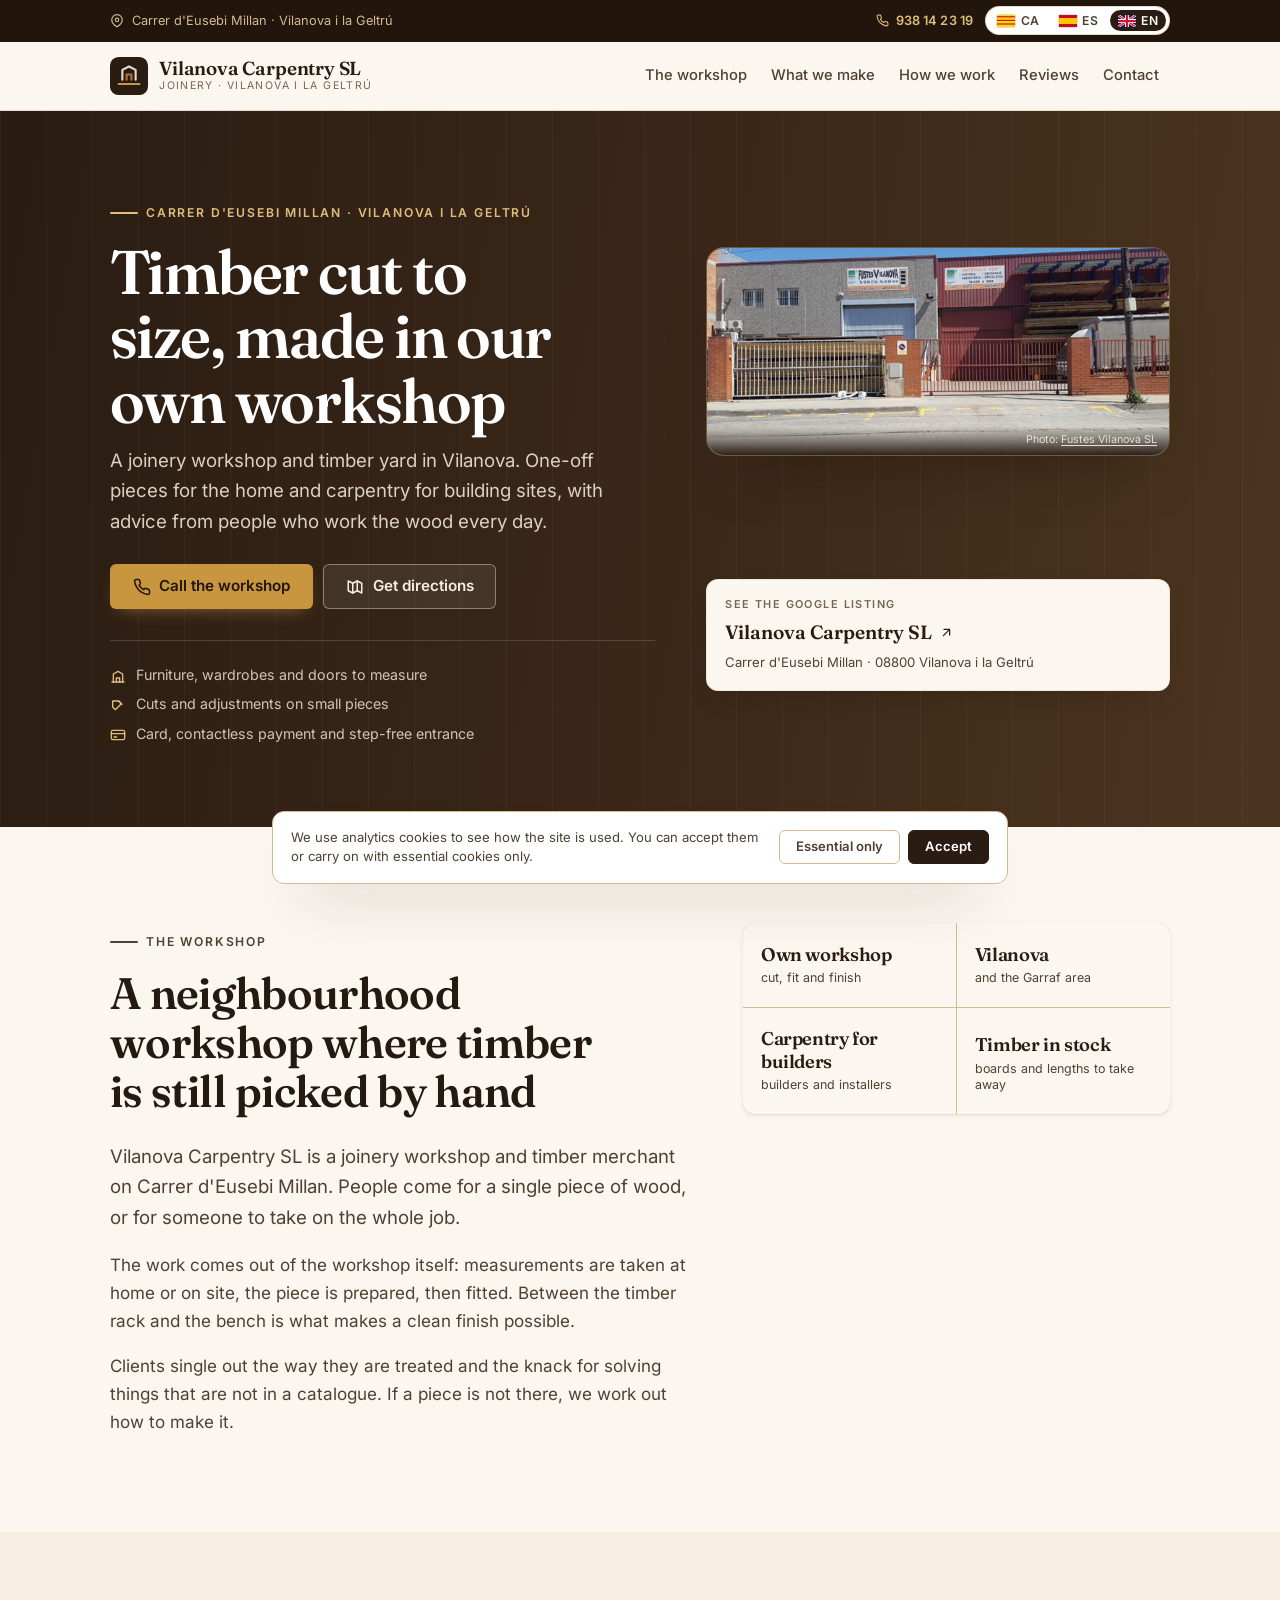
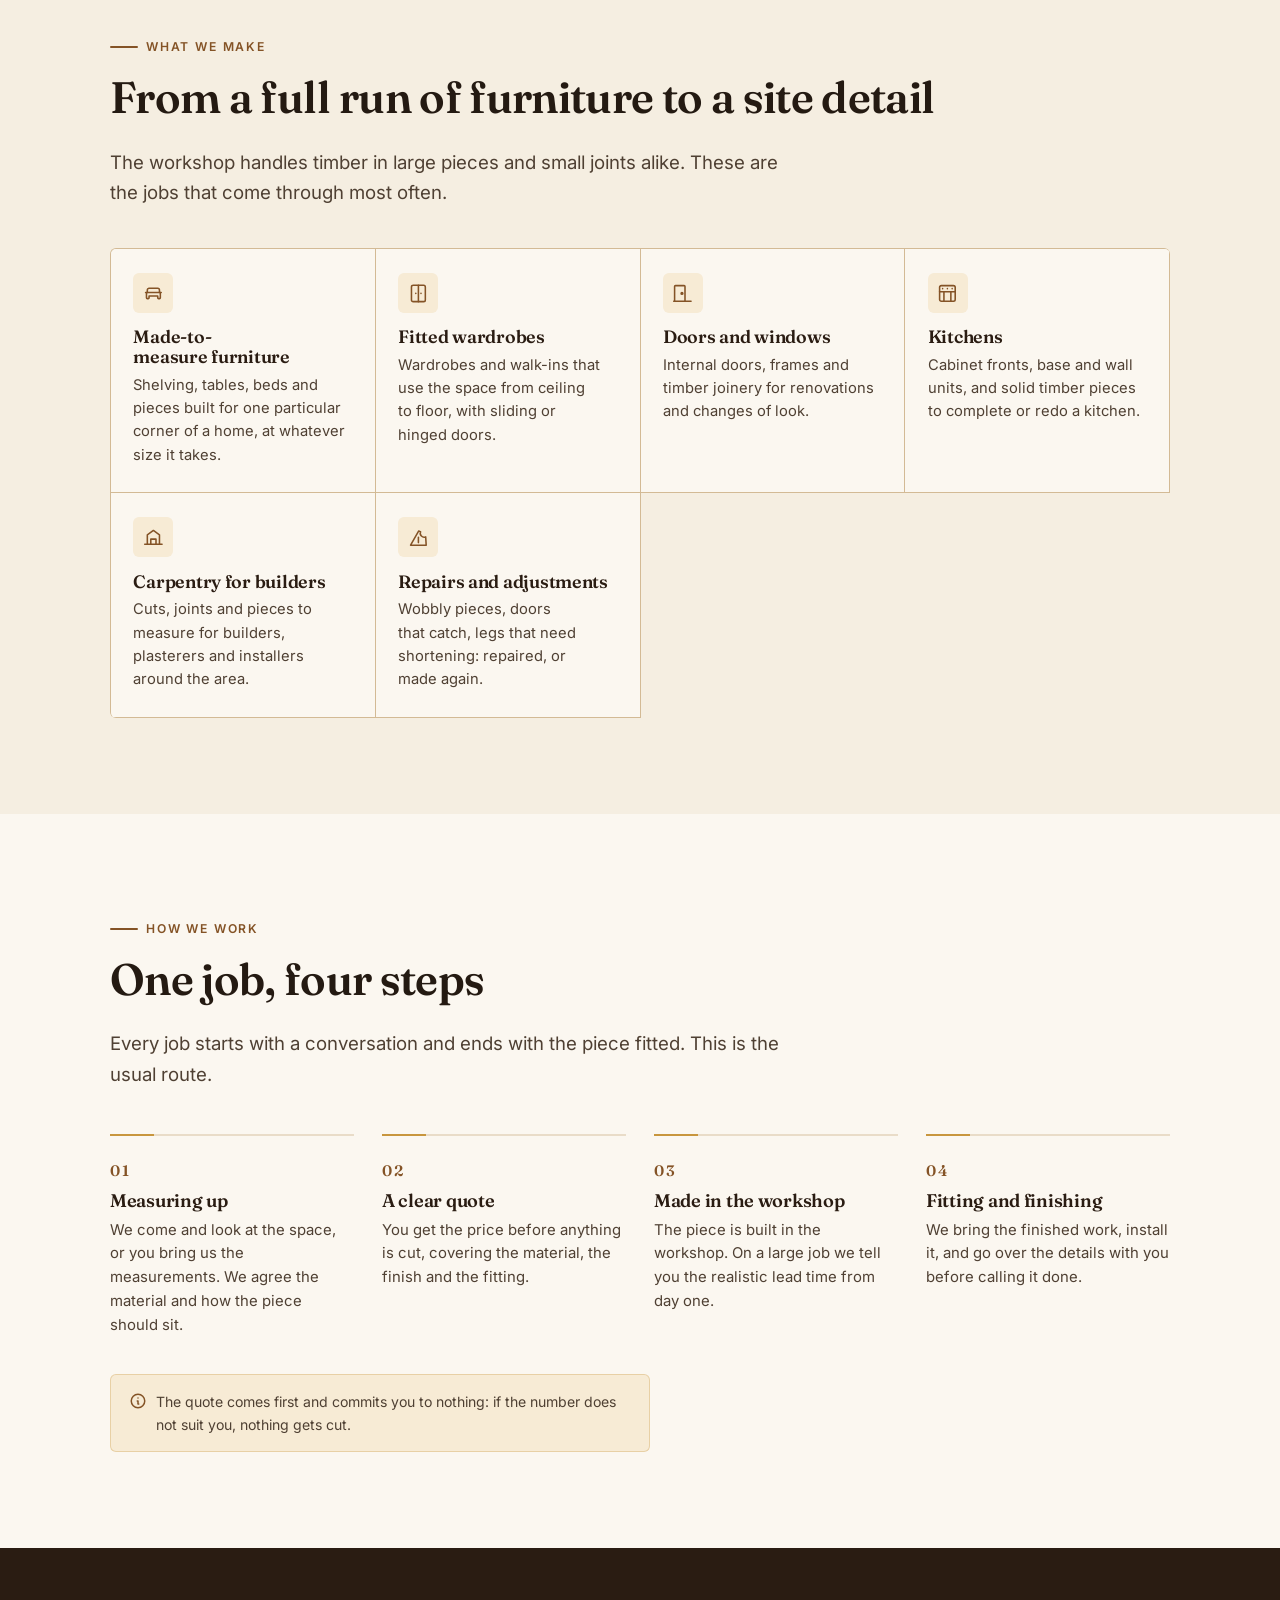
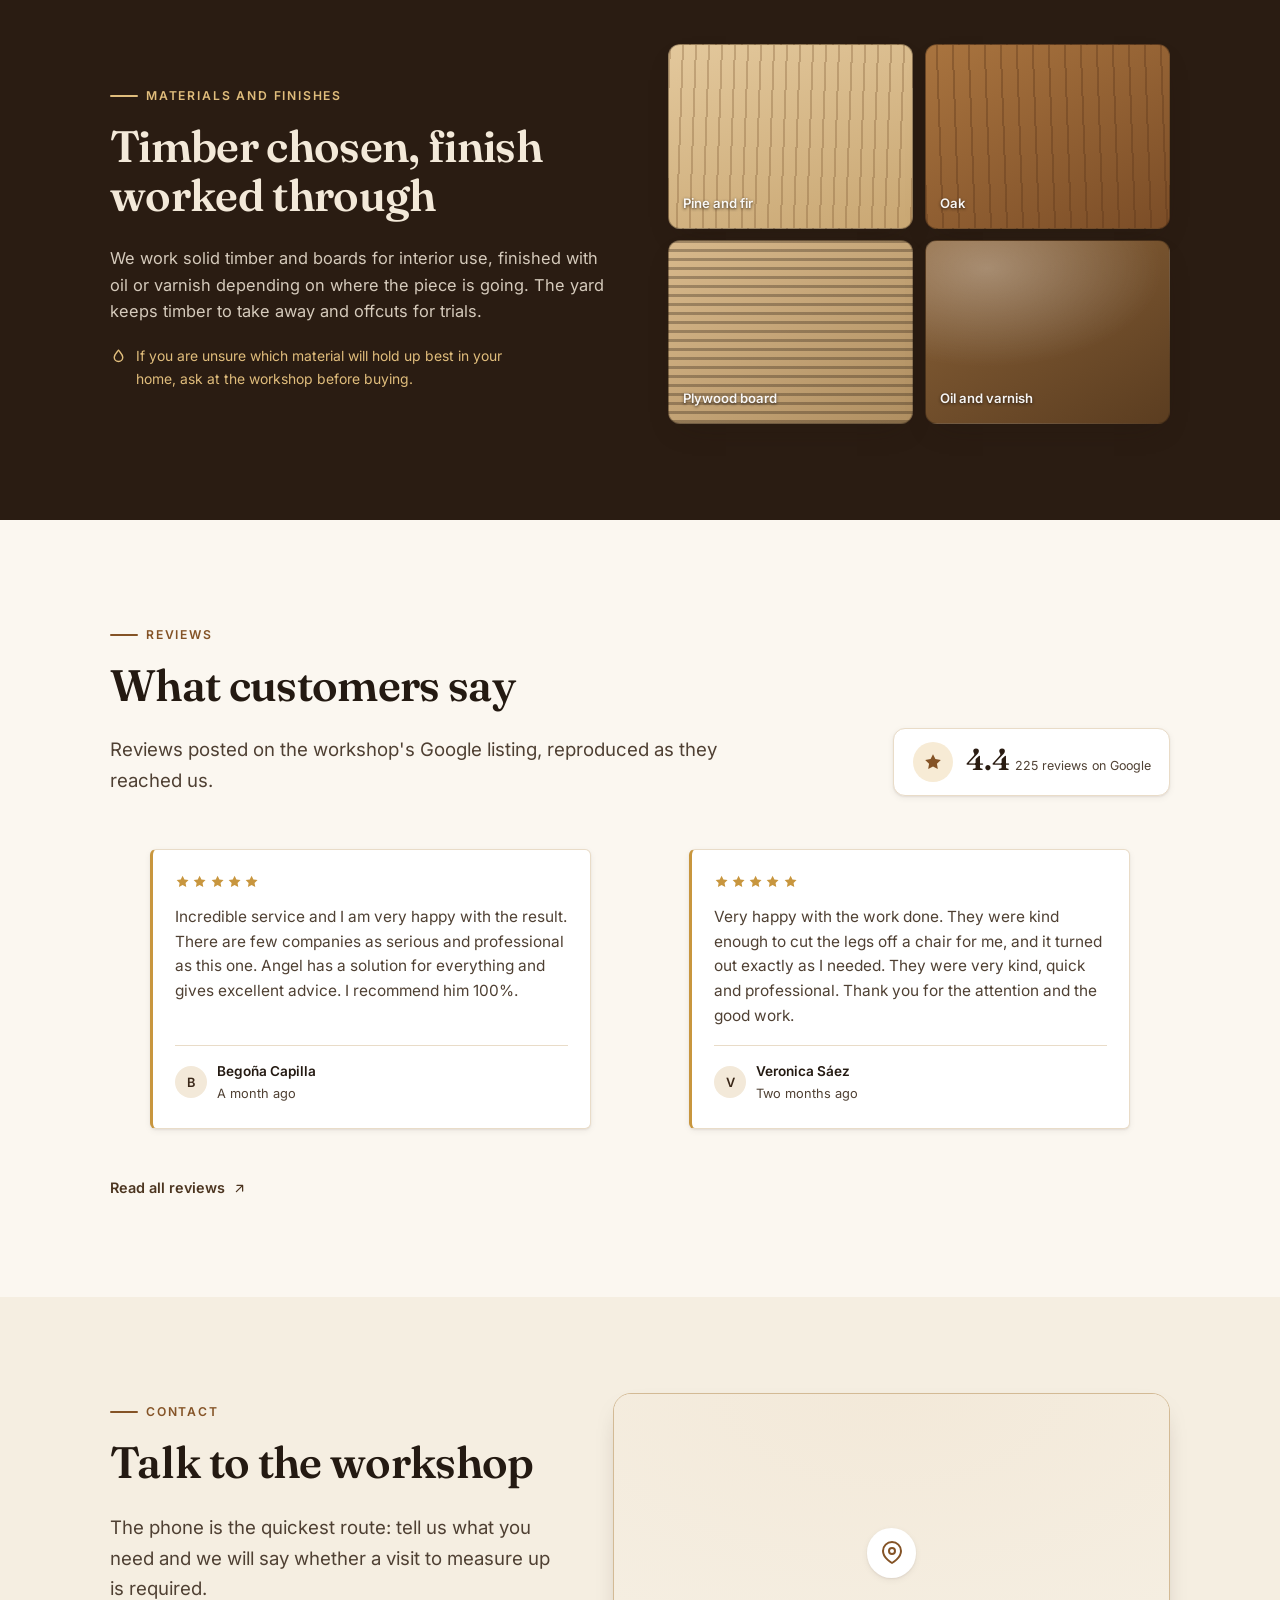
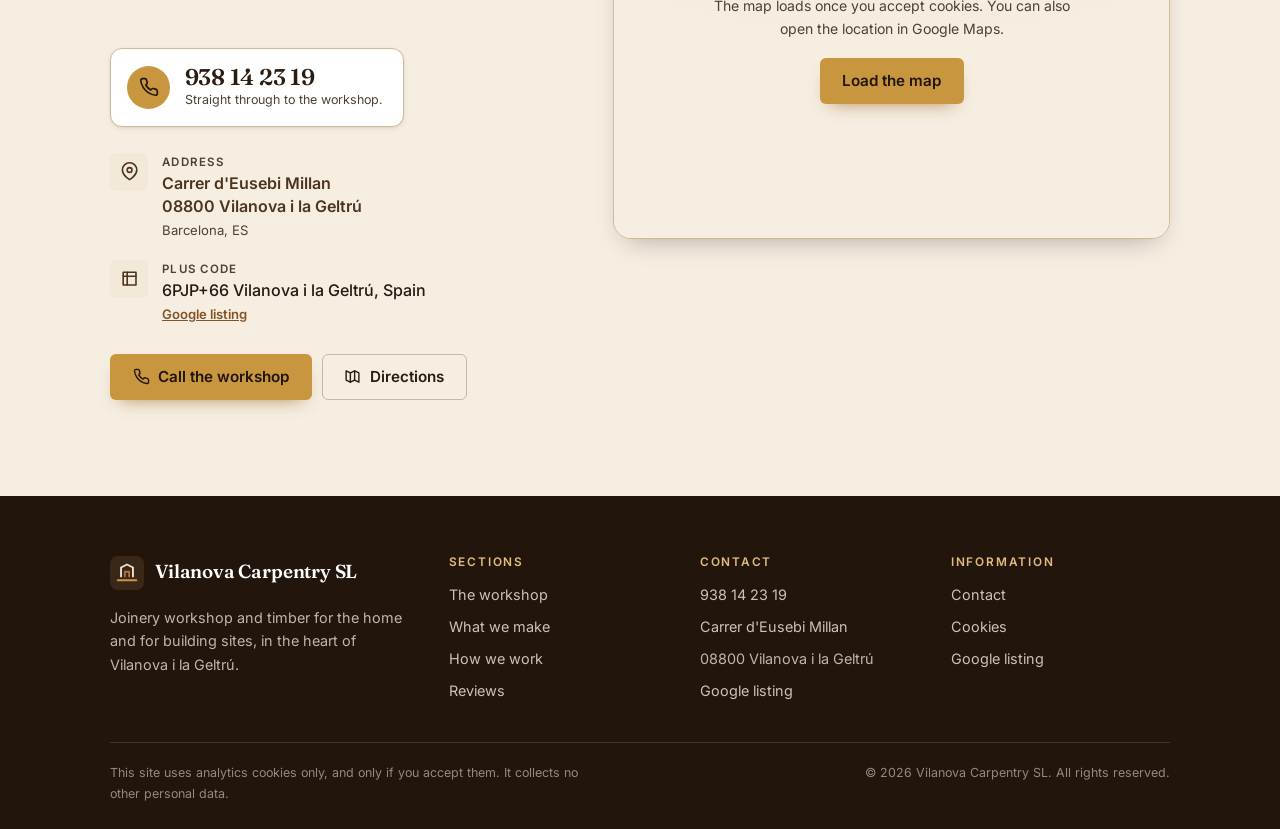
==== en/index.html @ aaaa05d0 "Trilingual site for vilanovacarpentry" ====
<!DOCTYPE html>
<html lang="en" dir="ltr">
<head>
<meta charset="utf-8">
<meta name="viewport" content="width=device-width, initial-scale=1">
<title>Vilanova Carpentry SL · Joinery workshop and timber in Vilanova i la Geltrú</title>
<meta name="description" content="Joinery workshop and timber merchant on Carrer d&#39;Eusebi Millan, Vilanova i la Geltrú. Made-to-measure furniture, fitted wardrobes, doors, kitchens and carpentry for builders. Quotes by phone: 938 14 23 19.">
<meta name="author" content="Vilanova Carpentry SL">
<meta name="theme-color" content="#2a1c12">
<meta name="robots" content="index, follow">
<link rel="canonical" href="https://vilanovacarpentry.vilanovailageltru.info/en/">

<meta property="og:type" content="website">
<meta property="og:site_name" content="Vilanova Carpentry SL">
<meta property="og:title" content="Vilanova Carpentry SL · Joinery workshop and timber in Vilanova i la Geltrú">
<meta property="og:description" content="Joinery workshop and timber merchant on Carrer d&#39;Eusebi Millan, Vilanova i la Geltrú. Made-to-measure furniture, fitted wardrobes, doors, kitchens and carpentry for builders. Quotes by phone: 938 14 23 19.">
<meta property="og:locale" content="en_GB">
<meta property="og:url" content="https://vilanovacarpentry.vilanovailageltru.info/en/">
<meta property="og:image" content="https://vilanovacarpentry.vilanovailageltru.info/assets/img/og-image.jpg">
<meta property="og:image:width" content="1200">
<meta property="og:image:height" content="630">
<meta property="og:image:alt" content="Vilanova Carpentry SL, joinery workshop and timber merchant in Vilanova i la Geltrú">
<meta name="twitter:card" content="summary_large_image">
<meta name="twitter:title" content="Vilanova Carpentry SL · Joinery workshop and timber in Vilanova i la Geltrú">
<meta name="twitter:description" content="Joinery workshop and timber merchant on Carrer d&#39;Eusebi Millan, Vilanova i la Geltrú. Made-to-measure furniture, fitted wardrobes, doors, kitchens and carpentry for builders. Quotes by phone: 938 14 23 19.">
<meta name="twitter:image" content="https://vilanovacarpentry.vilanovailageltru.info/assets/img/og-image.jpg">


<link rel="alternate" hreflang="ca-ES" href="https://vilanovacarpentry.vilanovailageltru.info/">

<link rel="alternate" hreflang="es-ES" href="https://vilanovacarpentry.vilanovailageltru.info/es/">

<link rel="alternate" hreflang="en-GB" href="https://vilanovacarpentry.vilanovailageltru.info/en/">

<link rel="alternate" hreflang="x-default" href="https://vilanovacarpentry.vilanovailageltru.info/">


<link rel="icon" href="../assets/img/favicon.svg" type="image/svg+xml">
<link rel="apple-touch-icon" href="../assets/img/apple-touch-icon.png">
<link rel="manifest" href="../site.webmanifest">
<link rel="preload" href="../assets/fonts/fraunces-latin.woff2" as="font" type="font/woff2" crossorigin>
<link rel="preload" href="../assets/fonts/inter-latin.woff2" as="font" type="font/woff2" crossorigin>
<link rel="stylesheet" href="../assets/css/styles.css">
<script>
  /* Google Analytics 4 with consent mode. Goes in <head> of every generated page,
     before any other script. Nothing is fetched from Google until the visitor
     accepts, and storage stays denied by default even if the tag loads elsewhere. */
  (function () {
    var ID = 'G-71LT2Q093H';
    var KEY = 'cookie-consent-v1';
    var accepted = false;
    try { accepted = localStorage.getItem(KEY) === 'accepted'; } catch (e) {}

    window.dataLayer = window.dataLayer || [];
    window.gtag = function () { window.dataLayer.push(arguments); };
    gtag('js', new Date());

    gtag('consent', 'default', {
      ad_storage: 'denied',
      ad_user_data: 'denied',
      ad_personalization: 'denied',
      analytics_storage: 'denied'
    });

    function load() {
      if (window.__gaLoaded) return;
      window.__gaLoaded = true;
      var s = document.createElement('script');
      s.async = true;
      s.src = 'https://www.googletagmanager.com/gtag/js?id=' + ID;
      document.head.appendChild(s);
      gtag('config', ID);
    }

    function grant() {
      load();
      gtag('consent', 'update', {
        ad_storage: 'granted',
        ad_user_data: 'granted',
        ad_personalization: 'granted',
        analytics_storage: 'granted'
      });
    }

    /* The cookie banner calls this from BOTH buttons; nothing touches Google before it runs. */
    window.__analyticsConsent = function (isAccepted) {
      try { localStorage.setItem(KEY, isAccepted ? 'accepted' : 'essential'); } catch (e) {}
      if (isAccepted) grant();
    };

    if (accepted) grant();
  })();
</script>
<script type="application/ld+json">
{
  "@context": "https://schema.org",
  "@type": "HomeAndConstructionBusiness",
  "@id": "https://vilanovacarpentry.vilanovailageltru.info/#business",
  "name": "Vilanova Carpentry SL",
  "url": "https://vilanovacarpentry.vilanovailageltru.info",
  "image": "https://vilanovacarpentry.vilanovailageltru.info/assets/img/og-image.jpg",
  "telephone": "+34938142319",
  "address": {
    "@type": "PostalAddress",
    "streetAddress": "Carrer d'Eusebi Millan",
    "postalCode": "08800",
    "addressLocality": "Vilanova i la Geltrú",
    "addressRegion": "Barcelona",
    "addressCountry": "ES"
  },
  "geo": {
    "@type": "GeoCoordinates",
    "latitude": 41.2305911,
    "longitude": 1.7355798999999998
  },
  "hasMap": "https://maps.google.com/?cid=16776765547347036524&g_mp=Cilnb29nbGUubWFwcy5wbGFjZXMudjEuUGxhY2VzLlNlYXJjaE5lYXJieRACGAQgAA",
  "inLanguage": "en",
  "aggregateRating": {
    "@type": "AggregateRating",
    "ratingValue": 4.4,
    "reviewCount": 225,
    "bestRating": 5,
    "worstRating": 1
  }
}
</script>
</head>
<body>
<a class="skip-link" href="#main">Skip to main content</a>

<div class="topbar">
  <div class="wrap topbar__inner">
    <p class="topbar__note">
      <svg viewBox="0 0 24 24" width="14" height="14" fill="none" stroke="currentColor" stroke-width="2" stroke-linecap="round" stroke-linejoin="round" aria-hidden="true"><path d="M21 10c0 7-9 12-9 12S3 17 3 10a9 9 0 0 1 18 0Z"/><circle cx="12" cy="10" r="3"/></svg>
      Carrer d&#39;Eusebi Millan · Vilanova i la Geltrú
    </p>
    <div class="topbar__right">
      <a class="topbar__tel" href="tel:+34938142319">
        <svg viewBox="0 0 24 24" width="13" height="13" fill="none" stroke="currentColor" stroke-width="2" stroke-linecap="round" stroke-linejoin="round" aria-hidden="true"><path d="M22 16.9v3a2 2 0 0 1-2.2 2 19.8 19.8 0 0 1-8.6-3.1 19.5 19.5 0 0 1-6-6A19.8 19.8 0 0 1 2.1 4.2 2 2 0 0 1 4.1 2h3a2 2 0 0 1 2 1.7c.1.9.4 1.8.7 2.6a2 2 0 0 1-.5 2.1L8.1 9.6a16 16 0 0 0 6 6l1.2-1.2a2 2 0 0 1 2.1-.5c.8.3 1.7.6 2.6.7a2 2 0 0 1 1.7 2.1Z"/></svg>
        938 14 23 19
      </a>
      <nav class="langs" aria-label="Language switch">
        
        <a class="langs__link" href="../" hreflang="ca" lang="ca">
          <span class="langs__flag" aria-hidden="true"><svg viewBox="0 0 24 16"><rect width="24" height="16" fill="#fcdd09"/><g fill="#da121a"><rect y="1.6" width="24" height="1.6"/><rect y="6.4" width="24" height="1.6"/><rect y="11.2" width="24" height="1.6"/></g></svg></span>
          <span class="langs__code">ca</span>
          <span class="sr-only">Català</span>
        </a>
        
        <a class="langs__link" href="../es/" hreflang="es" lang="es">
          <span class="langs__flag" aria-hidden="true"><svg viewBox="0 0 24 16"><rect width="24" height="16" fill="#c60b1e"/><rect y="4" width="24" height="8" fill="#ffc400"/></svg></span>
          <span class="langs__code">es</span>
          <span class="sr-only">Español</span>
        </a>
        
        <a class="langs__link" href="../en/" hreflang="en" lang="en" aria-current="true">
          <span class="langs__flag" aria-hidden="true"><svg viewBox="0 0 24 16"><rect width="24" height="16" fill="#00247d"/><path d="M0 0 24 16M24 0 0 16" stroke="#fff" stroke-width="3.2"/><path d="M0 0 24 16M24 0 0 16" stroke="#cf142b" stroke-width="1.6"/><path d="M12 0v16M0 8h24" stroke="#fff" stroke-width="5.2"/><path d="M12 0v16M0 8h24" stroke="#cf142b" stroke-width="3"/></svg></span>
          <span class="langs__code">en</span>
          <span class="sr-only">English</span>
        </a>
        
      </nav>
    </div>
  </div>
</div>

<header class="header">
  <div class="wrap header__inner">
    <a class="brand" href="../" aria-label="Vilanova Carpentry SL — Vilanova i la Geltrú">
      <svg class="brand__mark" viewBox="0 0 40 40" width="38" height="38" aria-hidden="true">
        <rect width="40" height="40" rx="9" fill="#2a1c12"/>
        <path d="M9 28.5h22" stroke="#c8963e" stroke-width="2.2" stroke-linecap="round"/>
        <path d="M13 24V13.5l7-3.5 7 3.5V24" stroke="#e8dcc9" stroke-width="2.2" fill="none" stroke-linecap="round" stroke-linejoin="round"/>
        <path d="M17.5 24v-5.5h5V24" stroke="#a9743f" stroke-width="2.2" fill="none" stroke-linecap="round" stroke-linejoin="round"/>
      </svg>
      <span class="brand__text">
        <span class="brand__name">Vilanova Carpentry SL</span>
        <span class="brand__sub">Joinery · Vilanova i la Geltrú</span>
      </span>
    </a>
    <nav class="nav" id="site-nav" data-open="false" aria-label="Main navigation">
      <ul class="nav__list">
        <li><a class="nav__link" href="#workshop">The workshop</a></li>
        <li><a class="nav__link" href="#work">What we make</a></li>
        <li><a class="nav__link" href="#process">How we work</a></li>
        <li><a class="nav__link" href="#reviews">Reviews</a></li>
        <li><a class="nav__link" href="#contact">Contact</a></li>
      </ul>
    </nav>
    <button class="nav-toggle" type="button" aria-expanded="false" aria-controls="site-nav" aria-label="Open menu">
      <svg viewBox="0 0 24 24" width="22" height="22" fill="none" stroke="currentColor" stroke-width="2" stroke-linecap="round" aria-hidden="true"><path d="M4 7h16M4 12h16M4 17h16"/></svg>
    </button>
  </div>
</header>

<main id="main">

  <section class="hero" aria-labelledby="hero-title">
    <div class="wrap hero__inner">
      <div class="hero__copy">
        <p class="eyebrow hero__eyebrow">Carrer d&#39;Eusebi Millan · Vilanova i la Geltrú</p>
        <h1 class="hero__title" id="hero-title">Timber cut to size, made in our own workshop</h1>
        <p class="hero__subtitle">A joinery workshop and timber yard in Vilanova. One-off pieces for the home and carpentry for building sites, with advice from people who work the wood every day.</p>
        <div class="hero__actions">
          <a class="btn btn--primary" href="tel:+34938142319">
            <svg viewBox="0 0 24 24" width="18" height="18" fill="none" stroke="currentColor" stroke-width="2" stroke-linecap="round" stroke-linejoin="round" aria-hidden="true"><path d="M22 16.9v3a2 2 0 0 1-2.2 2 19.8 19.8 0 0 1-8.6-3.1 19.5 19.5 0 0 1-6-6A19.8 19.8 0 0 1 2.1 4.2 2 2 0 0 1 4.1 2h3a2 2 0 0 1 2 1.7c.1.9.4 1.8.7 2.6a2 2 0 0 1-.5 2.1L8.1 9.6a16 16 0 0 0 6 6l1.2-1.2a2 2 0 0 1 2.1-.5c.8.3 1.7.6 2.6.7a2 2 0 0 1 1.7 2.1Z"/></svg>
            Call the workshop
          </a>
          <a class="btn btn--light" href="https://www.google.com/maps/dir/?api=1&amp;destination=41.2305911,1.7355798999999998" target="_blank" rel="noopener">
            <svg viewBox="0 0 24 24" width="18" height="18" fill="none" stroke="currentColor" stroke-width="2" stroke-linecap="round" stroke-linejoin="round" aria-hidden="true"><path d="M9 20 3 17V4l6 3 6-3 6 3v13l-6-3-6 3Z"/><path d="M9 7v13M15 4v13"/></svg>
            Get directions
          </a>
        </div>
        <ul class="hero__facts">
          <li>
            <svg viewBox="0 0 24 24" width="16" height="16" fill="none" stroke="currentColor" stroke-width="2" stroke-linecap="round" stroke-linejoin="round" aria-hidden="true"><path d="M3 21h18"/><path d="M5 21V9l7-4 7 4v12"/><path d="M9.5 21v-6h5v6"/></svg>
            <span>Furniture, wardrobes and doors to measure</span>
          </li>
          <li>
            <svg viewBox="0 0 24 24" width="16" height="16" fill="none" stroke="currentColor" stroke-width="2" stroke-linecap="round" stroke-linejoin="round" aria-hidden="true"><path d="M4 6h9l4 4-9 9-4-4V6Z"/><path d="M13 6l5 5"/></svg>
            <span>Cuts and adjustments on small pieces</span>
          </li>
          <li>
            <svg viewBox="0 0 24 24" width="16" height="16" fill="none" stroke="currentColor" stroke-width="2" stroke-linecap="round" stroke-linejoin="round" aria-hidden="true"><rect x="2" y="5" width="20" height="14" rx="2.5"/><path d="M2 10h20"/><path d="M6 15h4"/></svg>
            <span>Card, contactless payment and step-free entrance</span>
          </li>
        </ul>
      </div>
      
      <figure class="hero__photo">
        <img src="../assets/img/hero-photo.jpg" alt="View of the joinery workshop and stacked timber" width="640" height="360" fetchpriority="high" decoding="async">
        
        <figcaption data-photo-credit>
          Photo:
          <a href="https://maps.google.com/maps/contrib/114075998737989377158" target="_blank" rel="noopener nofollow">Fustes Vilanova SL</a>
        </figcaption>
        
      </figure>
      
      <div class="hero__plate">
        <p class="hero__plateKicker">See the Google listing</p>
        <a class="hero__plateLink" href="https://maps.google.com/?cid=16776765547347036524&amp;g_mp=Cilnb29nbGUubWFwcy5wbGFjZXMudjEuUGxhY2VzLlNlYXJjaE5lYXJieRACGAQgAA" target="_blank" rel="noopener">
          Vilanova Carpentry SL
          <svg viewBox="0 0 24 24" width="15" height="15" fill="none" stroke="currentColor" stroke-width="2" stroke-linecap="round" stroke-linejoin="round" aria-hidden="true"><path d="M7 17 17 7M8 7h9v9"/></svg>
        </a>
        <p class="hero__plateMeta">Carrer d&#39;Eusebi Millan · 08800 Vilanova i la Geltrú</p>
      </div>
    </div>
  </section>

  <section class="section" id="workshop" aria-labelledby="workshop-title">
    <div class="wrap">
      <div class="about__grid">
        <div class="about__copy reveal">
          <p class="eyebrow">The workshop</p>
          <h2 class="h2" id="workshop-title">A neighbourhood workshop where timber is still picked by hand</h2>
          <p class="lead">Vilanova Carpentry SL is a joinery workshop and timber merchant on Carrer d&#39;Eusebi Millan. People come for a single piece of wood, or for someone to take on the whole job.</p>
          <p>The work comes out of the workshop itself: measurements are taken at home or on site, the piece is prepared, then fitted. Between the timber rack and the bench is what makes a clean finish possible.</p>
          <p>Clients single out the way they are treated and the knack for solving things that are not in a catalogue. If a piece is not there, we work out how to make it.</p>
        </div>
        <dl class="facts reveal">
          <div class="fact">
            <dt class="fact__label">cut, fit and finish</dt>
            <dd class="fact__value fact__value--word">Own workshop</dd>
          </div>
          <div class="fact">
            <dt class="fact__label">and the Garraf area</dt>
            <dd class="fact__value fact__value--word">Vilanova</dd>
          </div>
          <div class="fact">
            <dt class="fact__label">builders and installers</dt>
            <dd class="fact__value fact__value--word">Carpentry for builders</dd>
          </div>
          <div class="fact">
            <dt class="fact__label">boards and lengths to take away</dt>
            <dd class="fact__value fact__value--word">Timber in stock</dd>
          </div>

        </dl>
      </div>
    </div>
  </section>

  <section class="section section--board" id="work" aria-labelledby="work-title">
    <div class="wrap">
      <div class="reveal">
        <p class="eyebrow">What we make</p>
        <h2 class="h2" id="work-title">From a full run of furniture to a site detail</h2>
        <p class="lead">The workshop handles timber in large pieces and small joints alike. These are the jobs that come through most often.</p>
      </div>
      <ul class="work-grid">
        
        <li class="card work-card reveal">
          <span class="card__icon" aria-hidden="true"><svg viewBox="0 0 24 24" fill="none" stroke="currentColor" stroke-width="1.8" stroke-linecap="round" stroke-linejoin="round" aria-hidden="true"><path d="M3 11h18"/><path d="M5 11V8a2 2 0 0 1 2-2h10a2 2 0 0 1 2 2v3"/><path d="M4 11v6a1 1 0 0 0 1 1h1a1 1 0 0 0 1-1v-2h10v2a1 1 0 0 0 1 1h1a1 1 0 0 0 1-1v-6"/></svg></span>
          <h3>Made-to-measure furniture</h3>
          <p>Shelving, tables, beds and pieces built for one particular corner of a home, at whatever size it takes.</p>
        </li>
        
        <li class="card work-card reveal">
          <span class="card__icon" aria-hidden="true"><svg viewBox="0 0 24 24" fill="none" stroke="currentColor" stroke-width="1.8" stroke-linecap="round" stroke-linejoin="round" aria-hidden="true"><rect x="4" y="2.5" width="16" height="19" rx="2"/><path d="M12 2.5v19"/><path d="M9 12h.01M15 12h.01"/></svg></span>
          <h3>Fitted wardrobes</h3>
          <p>Wardrobes and walk-ins that use the space from ceiling to floor, with sliding or hinged doors.</p>
        </li>
        
        <li class="card work-card reveal">
          <span class="card__icon" aria-hidden="true"><svg viewBox="0 0 24 24" fill="none" stroke="currentColor" stroke-width="1.8" stroke-linecap="round" stroke-linejoin="round" aria-hidden="true"><path d="M3 21V4a1 1 0 0 1 1-1h10a1 1 0 0 1 1 1v17"/><path d="M2 21h20"/><circle cx="11.5" cy="12" r="1"/></svg></span>
          <h3>Doors and windows</h3>
          <p>Internal doors, frames and timber joinery for renovations and changes of look.</p>
        </li>
        
        <li class="card work-card reveal">
          <span class="card__icon" aria-hidden="true"><svg viewBox="0 0 24 24" fill="none" stroke="currentColor" stroke-width="1.8" stroke-linecap="round" stroke-linejoin="round" aria-hidden="true"><rect x="3" y="3" width="18" height="18" rx="2"/><path d="M3 10h18"/><path d="M8 10v11M16 10v11"/><path d="M6.5 6.5h.01M12 6.5h.01M17.5 6.5h.01"/></svg></span>
          <h3>Kitchens</h3>
          <p>Cabinet fronts, base and wall units, and solid timber pieces to complete or redo a kitchen.</p>
        </li>
        
        <li class="card work-card reveal">
          <span class="card__icon" aria-hidden="true"><svg viewBox="0 0 24 24" fill="none" stroke="currentColor" stroke-width="1.8" stroke-linecap="round" stroke-linejoin="round" aria-hidden="true"><path d="M2 20h20"/><path d="M5 20V9l7-5 7 5v11"/><path d="M9 20v-6h6v6"/></svg></span>
          <h3>Carpentry for builders</h3>
          <p>Cuts, joints and pieces to measure for builders, plasterers and installers around the area.</p>
        </li>
        
        <li class="card work-card reveal">
          <span class="card__icon" aria-hidden="true"><svg viewBox="0 0 24 24" fill="none" stroke="currentColor" stroke-width="1.8" stroke-linecap="round" stroke-linejoin="round" aria-hidden="true"><path d="M14.5 5.5a4.5 4.5 0 0 0 5.9 5.9L21 21H3l9.4-16.4a4.5 4.5 0 0 0 2.1.9Z"/><path d="M12 12v6"/></svg></span>
          <h3>Repairs and adjustments</h3>
          <p>Wobbly pieces, doors that catch, legs that need shortening: repaired, or made again.</p>
        </li>
        
      </ul>
    </div>
  </section>

  <section class="section" id="process" aria-labelledby="process-title">
    <div class="wrap">
      <div class="process__head reveal">
        <p class="eyebrow">How we work</p>
        <h2 class="h2" id="process-title">One job, four steps</h2>
        <p class="lead">Every job starts with a conversation and ends with the piece fitted. This is the usual route.</p>
      </div>
      <ol class="steps">
        
        <li class="step reveal">
          <span class="step__num" aria-hidden="true"></span>
          <h3 class="step__title">Measuring up</h3>
          <p class="step__text">We come and look at the space, or you bring us the measurements. We agree the material and how the piece should sit.</p>
        </li>
        
        <li class="step reveal">
          <span class="step__num" aria-hidden="true"></span>
          <h3 class="step__title">A clear quote</h3>
          <p class="step__text">You get the price before anything is cut, covering the material, the finish and the fitting.</p>
        </li>
        
        <li class="step reveal">
          <span class="step__num" aria-hidden="true"></span>
          <h3 class="step__title">Made in the workshop</h3>
          <p class="step__text">The piece is built in the workshop. On a large job we tell you the realistic lead time from day one.</p>
        </li>
        
        <li class="step reveal">
          <span class="step__num" aria-hidden="true"></span>
          <h3 class="step__title">Fitting and finishing</h3>
          <p class="step__text">We bring the finished work, install it, and go over the details with you before calling it done.</p>
        </li>
        
      </ol>
      <p class="process__note">
        <svg viewBox="0 0 24 24" width="18" height="18" fill="none" stroke="currentColor" stroke-width="2" stroke-linecap="round" stroke-linejoin="round" aria-hidden="true"><circle cx="12" cy="12" r="9"/><path d="M12 8h.01M11 12h1v4h1"/></svg>
        The quote comes first and commits you to nothing: if the number does not suit you, nothing gets cut.
      </p>
    </div>
  </section>

  <section class="section section--timber" id="materials" aria-labelledby="materials-title">
    <div class="wrap">
      <div class="materials__grid">
        <div class="reveal">
          <p class="eyebrow">Materials and finishes</p>
          <h2 class="h2" id="materials-title">Timber chosen, finish worked through</h2>
          <p class="materials__text">We work solid timber and boards for interior use, finished with oil or varnish depending on where the piece is going. The yard keeps timber to take away and offcuts for trials.</p>
          <p class="materials__note">
            <svg viewBox="0 0 24 24" width="17" height="17" fill="none" stroke="currentColor" stroke-width="2" stroke-linecap="round" stroke-linejoin="round" aria-hidden="true"><path d="M12 3c3 4 6 6.6 6 10a6 6 0 0 1-12 0c0-3.4 3-6 6-10Z"/></svg>
            If you are unsure which material will hold up best in your home, ask at the workshop before buying.
          </p>
        </div>
        <div class="swatches reveal" aria-hidden="true">
          <div class="swatch swatch--pine"><span>Pine and fir</span></div>
          <div class="swatch swatch--oak"><span>Oak</span></div>
          <div class="swatch swatch--ply"><span>Plywood board</span></div>
          <div class="swatch swatch--oil"><span>Oil and varnish</span></div>
        </div>
      </div>
    </div>
  </section>

  <section class="section" id="reviews" aria-labelledby="reviews-title">
    <div class="wrap">
      <div class="reviews__head reveal">
        <div>
          <p class="eyebrow">Reviews</p>
          <h2 class="h2" id="reviews-title">What customers say</h2>
          <p class="lead">Reviews posted on the workshop&#39;s Google listing, reproduced as they reached us.</p>
        </div>
        <div class="reviews__score">
          <span class="reviews__star" aria-hidden="true">
            <svg viewBox="0 0 24 24" fill="currentColor"><path d="M12 2.6l2.9 5.9 6.5.95-4.7 4.6 1.1 6.45L12 17.4l-5.8 3.1 1.1-6.45-4.7-4.6 6.5-.95L12 2.6Z"/></svg>
          </span>
          <div>
            <span class="reviews__value">4.4</span>
            <span class="reviews__meta">225 reviews on Google</span>
          </div>
        </div>
      </div>
      <div class="quotes">
        
        <figure class="quote reveal">
          <div class="quote__stars" aria-label="5 out of 5 stars">
            <svg viewBox="0 0 24 24" fill="currentColor" aria-hidden="true"><path d="M12 2.6l2.9 5.9 6.5.95-4.7 4.6 1.1 6.45L12 17.4l-5.8 3.1 1.1-6.45-4.7-4.6 6.5-.95L12 2.6Z"/></svg><svg viewBox="0 0 24 24" fill="currentColor" aria-hidden="true"><path d="M12 2.6l2.9 5.9 6.5.95-4.7 4.6 1.1 6.45L12 17.4l-5.8 3.1 1.1-6.45-4.7-4.6 6.5-.95L12 2.6Z"/></svg><svg viewBox="0 0 24 24" fill="currentColor" aria-hidden="true"><path d="M12 2.6l2.9 5.9 6.5.95-4.7 4.6 1.1 6.45L12 17.4l-5.8 3.1 1.1-6.45-4.7-4.6 6.5-.95L12 2.6Z"/></svg><svg viewBox="0 0 24 24" fill="currentColor" aria-hidden="true"><path d="M12 2.6l2.9 5.9 6.5.95-4.7 4.6 1.1 6.45L12 17.4l-5.8 3.1 1.1-6.45-4.7-4.6 6.5-.95L12 2.6Z"/></svg><svg viewBox="0 0 24 24" fill="currentColor" aria-hidden="true"><path d="M12 2.6l2.9 5.9 6.5.95-4.7 4.6 1.1 6.45L12 17.4l-5.8 3.1 1.1-6.45-4.7-4.6 6.5-.95L12 2.6Z"/></svg>
          </div>
          <blockquote><p>Incredible service and I am very happy with the result. There are few companies as serious and professional as this one. Angel has a solution for everything and gives excellent advice. I recommend him 100%.</p></blockquote>
          <figcaption>
            <span class="quote__avatar" aria-hidden="true">B</span>
            <span>
              <strong>Begoña Capilla</strong>
              A month ago
            </span>
          </figcaption>
        </figure>
        
        <figure class="quote reveal">
          <div class="quote__stars" aria-label="5 out of 5 stars">
            <svg viewBox="0 0 24 24" fill="currentColor" aria-hidden="true"><path d="M12 2.6l2.9 5.9 6.5.95-4.7 4.6 1.1 6.45L12 17.4l-5.8 3.1 1.1-6.45-4.7-4.6 6.5-.95L12 2.6Z"/></svg><svg viewBox="0 0 24 24" fill="currentColor" aria-hidden="true"><path d="M12 2.6l2.9 5.9 6.5.95-4.7 4.6 1.1 6.45L12 17.4l-5.8 3.1 1.1-6.45-4.7-4.6 6.5-.95L12 2.6Z"/></svg><svg viewBox="0 0 24 24" fill="currentColor" aria-hidden="true"><path d="M12 2.6l2.9 5.9 6.5.95-4.7 4.6 1.1 6.45L12 17.4l-5.8 3.1 1.1-6.45-4.7-4.6 6.5-.95L12 2.6Z"/></svg><svg viewBox="0 0 24 24" fill="currentColor" aria-hidden="true"><path d="M12 2.6l2.9 5.9 6.5.95-4.7 4.6 1.1 6.45L12 17.4l-5.8 3.1 1.1-6.45-4.7-4.6 6.5-.95L12 2.6Z"/></svg><svg viewBox="0 0 24 24" fill="currentColor" aria-hidden="true"><path d="M12 2.6l2.9 5.9 6.5.95-4.7 4.6 1.1 6.45L12 17.4l-5.8 3.1 1.1-6.45-4.7-4.6 6.5-.95L12 2.6Z"/></svg>
          </div>
          <blockquote><p>Very happy with the work done. They were kind enough to cut the legs off a chair for me, and it turned out exactly as I needed. They were very kind, quick and professional. Thank you for the attention and the good work.</p></blockquote>
          <figcaption>
            <span class="quote__avatar" aria-hidden="true">V</span>
            <span>
              <strong>Veronica Sáez</strong>
              Two months ago
            </span>
          </figcaption>
        </figure>
        
      </div>
      <a class="reviews__all" href="https://www.google.com/maps/place//data=!4m4!3m3!1s0x12a38721c85ba8a5:0xe8d30b60d1a1c96c!9m1!1b1?g_mp=Cilnb29nbGUubWFwcy5wbGFjZXMudjEuUGxhY2VzLlNlYXJjaE5lYXJieRACGAQgAA" target="_blank" rel="noopener">
        Read all reviews
        <svg viewBox="0 0 24 24" width="15" height="15" fill="none" stroke="currentColor" stroke-width="2" stroke-linecap="round" stroke-linejoin="round" aria-hidden="true"><path d="M7 17 17 7M8 7h9v9"/></svg>
      </a>
    </div>
  </section>

  <section class="section section--board" id="contact" aria-labelledby="contact-title">
    <div class="wrap">
      <div class="contact__grid">
        <div class="reveal">
          <p class="eyebrow">Contact</p>
          <h2 class="h2" id="contact-title">Talk to the workshop</h2>
          <p class="lead">The phone is the quickest route: tell us what you need and we will say whether a visit to measure up is required.</p>

          <a class="contact__phone" href="tel:+34938142319">
            <span class="contact__phoneIcon" aria-hidden="true">
              <svg viewBox="0 0 24 24" fill="none" stroke="currentColor" stroke-width="2" stroke-linecap="round" stroke-linejoin="round"><path d="M22 16.9v3a2 2 0 0 1-2.2 2 19.8 19.8 0 0 1-8.6-3.1 19.5 19.5 0 0 1-6-6A19.8 19.8 0 0 1 2.1 4.2 2 2 0 0 1 4.1 2h3a2 2 0 0 1 2 1.7c.1.9.4 1.8.7 2.6a2 2 0 0 1-.5 2.1L8.1 9.6a16 16 0 0 0 6 6l1.2-1.2a2 2 0 0 1 2.1-.5c.8.3 1.7.6 2.6.7a2 2 0 0 1 1.7 2.1Z"/></svg>
            </span>
            <span>
              <span class="contact__phoneNum">938 14 23 19</span>
              <span class="contact__phoneNote">Straight through to the workshop.</span>
            </span>
          </a>

          <div class="contact-list">
            <div class="contact-item">
              <span class="contact-item__icon" aria-hidden="true">
                <svg viewBox="0 0 24 24" fill="none" stroke="currentColor" stroke-width="2" stroke-linecap="round" stroke-linejoin="round"><path d="M21 10c0 7-9 12-9 12S3 17 3 10a9 9 0 0 1 18 0Z"/><circle cx="12" cy="10" r="3"/></svg>
              </span>
              <div>
                <div class="contact-item__label">Address</div>
                <div class="contact-item__value">
                  <a href="https://www.google.com/maps/dir/?api=1&amp;destination=41.2305911,1.7355798999999998" target="_blank" rel="noopener">Carrer d&#39;Eusebi Millan<br>08800 Vilanova i la Geltrú</a>
                </div>
                <div class="contact-item__meta">Barcelona, ES</div>
              </div>
            </div>

            <div class="contact-item">
              <span class="contact-item__icon" aria-hidden="true">
                <svg viewBox="0 0 24 24" fill="none" stroke="currentColor" stroke-width="2" stroke-linecap="round" stroke-linejoin="round"><path d="M4 4h16v16H4z" fill="none"/><path d="M4 9h16M9 4v16"/></svg>
              </span>
              <div>
                <div class="contact-item__label">Plus code</div>
                <div class="contact-item__value">6PJP+66 Vilanova i la Geltrú, Spain</div>
                <div class="contact-item__meta">
                  <a href="https://maps.google.com/?cid=16776765547347036524&amp;g_mp=Cilnb29nbGUubWFwcy5wbGFjZXMudjEuUGxhY2VzLlNlYXJjaE5lYXJieRACGAQgAA" target="_blank" rel="noopener">Google listing</a>
                </div>
              </div>
            </div>
          </div>

          <div class="contact__actions">
            <a class="btn btn--primary" href="tel:+34938142319">
              <svg viewBox="0 0 24 24" width="17" height="17" fill="none" stroke="currentColor" stroke-width="2" stroke-linecap="round" stroke-linejoin="round" aria-hidden="true"><path d="M22 16.9v3a2 2 0 0 1-2.2 2 19.8 19.8 0 0 1-8.6-3.1 19.5 19.5 0 0 1-6-6A19.8 19.8 0 0 1 2.1 4.2 2 2 0 0 1 4.1 2h3a2 2 0 0 1 2 1.7c.1.9.4 1.8.7 2.6a2 2 0 0 1-.5 2.1L8.1 9.6a16 16 0 0 0 6 6l1.2-1.2a2 2 0 0 1 2.1-.5c.8.3 1.7.6 2.6.7a2 2 0 0 1 1.7 2.1Z"/></svg>
              Call the workshop
            </a>
            <a class="btn btn--ghost" href="https://www.google.com/maps/dir/?api=1&amp;destination=41.2305911,1.7355798999999998" target="_blank" rel="noopener">
              <svg viewBox="0 0 24 24" width="17" height="17" fill="none" stroke="currentColor" stroke-width="2" stroke-linecap="round" stroke-linejoin="round" aria-hidden="true"><path d="M9 20 3 17V4l6 3 6-3 6 3v13l-6-3-6 3Z"/><path d="M9 7v13M15 4v13"/></svg>
              Directions
            </a>
          </div>
        </div>

        <div class="map-shell" id="map-shell" data-map-loaded="false">
          <div class="map-placeholder">
            <div class="map-placeholder__inner">
              <span class="map-placeholder__pin" aria-hidden="true">
                <svg viewBox="0 0 24 24" fill="none" stroke="currentColor" stroke-width="2" stroke-linecap="round" stroke-linejoin="round"><path d="M21 10c0 7-9 12-9 12S3 17 3 10a9 9 0 0 1 18 0Z"/><circle cx="12" cy="10" r="3"/></svg>
              </span>
              <p>The map loads once you accept cookies. You can also open the location in Google Maps.</p>
              <button class="btn btn--primary" type="button" data-map-load>Load the map</button>
            </div>
          </div>
          <template id="map-template">
            <iframe title="Map showing the workshop location" src="https://www.google.com/maps?q=41.2305911,1.7355798999999998&amp;hl=en&amp;z=16&amp;output=embed" width="600" height="480" loading="lazy" referrerpolicy="no-referrer-when-downgrade" allowfullscreen></iframe>
          </template>
        </div>
      </div>
    </div>
  </section>

</main>

<footer class="footer">
  <div class="wrap">
    <div class="footer__grid">
      <div>
        <a class="brand" href="../">
          <svg class="brand__mark" viewBox="0 0 40 40" width="34" height="34" aria-hidden="true">
            <rect width="40" height="40" rx="9" fill="#3a2718"/>
            <path d="M9 28.5h22" stroke="#c8963e" stroke-width="2.2" stroke-linecap="round"/>
            <path d="M13 24V13.5l7-3.5 7 3.5V24" stroke="#efe4d4" stroke-width="2.2" fill="none" stroke-linecap="round" stroke-linejoin="round"/>
            <path d="M17.5 24v-5.5h5V24" stroke="#a9743f" stroke-width="2.2" fill="none" stroke-linecap="round" stroke-linejoin="round"/>
          </svg>
          <span class="brand__text"><span class="brand__name">Vilanova Carpentry SL</span></span>
        </a>
        <p>Joinery workshop and timber for the home and for building sites, in the heart of Vilanova i la Geltrú.</p>
      </div>
      <div>
        <h2>Sections</h2>
        <ul>
          <li><a href="#workshop">The workshop</a></li>
          <li><a href="#work">What we make</a></li>
          <li><a href="#process">How we work</a></li>
          <li><a href="#reviews">Reviews</a></li>
        </ul>
      </div>
      <div>
        <h2>Contact</h2>
        <ul>
          <li><a href="tel:+34938142319">938 14 23 19</a></li>
          <li><a href="https://www.google.com/maps/dir/?api=1&amp;destination=41.2305911,1.7355798999999998" target="_blank" rel="noopener">Carrer d&#39;Eusebi Millan</a></li>
          <li>08800 Vilanova i la Geltrú</li>
          <li><a href="https://maps.google.com/?cid=16776765547347036524&amp;g_mp=Cilnb29nbGUubWFwcy5wbGFjZXMudjEuUGxhY2VzLlNlYXJjaE5lYXJieRACGAQgAA" target="_blank" rel="noopener">Google listing</a></li>
        </ul>
      </div>
      <div>
        <h2>Information</h2>
        <ul>
          <li><a href="#contact">Contact</a></li>
          <li><a href="#" data-cookie-open>Cookies</a></li>
          <li><a href="https://maps.google.com/?cid=16776765547347036524&amp;g_mp=Cilnb29nbGUubWFwcy5wbGFjZXMudjEuUGxhY2VzLlNlYXJjaE5lYXJieRACGAQgAA" target="_blank" rel="noopener">Google listing</a></li>
        </ul>
      </div>
    </div>
    <div class="footer__legal">
      <p>This site uses analytics cookies only, and only if you accept them. It collects no other personal data.</p>
      <p>© <span id="year">2026</span> Vilanova Carpentry SL. All rights reserved.</p>
    </div>
  </div>
</footer>

<div class="cookiebar" id="cookiebar" role="region" aria-label="Cookies" data-visible="false">
  <p>We use analytics cookies to see how the site is used. You can accept them or carry on with essential cookies only.</p>
  <div class="cookiebar__actions">
    <button class="btn cookiebar__reject" type="button" data-cookie="essential">Essential only</button>
    <button class="btn cookiebar__accept" type="button" data-cookie="accept">Accept</button>
  </div>
</div>

<script src="../assets/js/main.js" defer></script>
</body>
</html>
---- assets/css/styles.css ----
/* ==========================================================================
   Vilanova Carpentry SL — styles
   Palette: walnut, planed pine, brass fittings
   ========================================================================== */

@font-face {
  font-family: "Fraunces";
  font-style: normal;
  font-weight: 400 700;
  font-display: swap;
  src: url("../fonts/fraunces-latin.woff2") format("woff2");
  unicode-range: U+0000-00FF, U+0131, U+0152-0153, U+02BB-02BC, U+02C6, U+02DA,
    U+02DC, U+2000-206F, U+2074, U+20AC, U+2122, U+2191, U+2193, U+2212, U+2215,
    U+FEFF, U+FFFD;
}
@font-face {
  font-family: "Fraunces";
  font-style: normal;
  font-weight: 400 700;
  font-display: swap;
  src: url("../fonts/fraunces-latin-ext.woff2") format("woff2");
  unicode-range: U+0100-02BA, U+02BD-02C5, U+02C7-02CC, U+02CE-02D7, U+02DD-02FF,
    U+0304, U+0308, U+0329, U+1D00-1DBF, U+1E00-1E9F, U+1EF2-1EFF, U+2020,
    U+20A0-20AB, U+20AD-20C0, U+2113, U+2C60-2C7F, U+A720-A7FF;
}
@font-face {
  font-family: "Inter";
  font-style: normal;
  font-weight: 400 600;
  font-display: swap;
  src: url("../fonts/inter-latin.woff2") format("woff2");
  unicode-range: U+0000-00FF, U+0131, U+0152-0153, U+02BB-02BC, U+02C6, U+02DA,
    U+02DC, U+2000-206F, U+2074, U+20AC, U+2122, U+2191, U+2193, U+2212, U+2215,
    U+FEFF, U+FFFD;
}
@font-face {
  font-family: "Inter";
  font-style: normal;
  font-weight: 400 600;
  font-display: swap;
  src: url("../fonts/inter-latin-ext.woff2") format("woff2");
  unicode-range: U+0100-02BA, U+02BD-02C5, U+02C7-02CC, U+02CE-02D7, U+02DD-02FF,
    U+0304, U+0308, U+0329, U+1D00-1DBF, U+1E00-1E9F, U+1EF2-1EFF, U+2020,
    U+20A0-20AB, U+20AD-20C0, U+2113, U+2C60-2C7F, U+A720-A7FF;
}

:root {
  --wood-950: #21150c;
  --wood-900: #2a1c12;
  --wood-800: #3a2718;
  --wood-700: #4c3520;
  --wood-500: #7a5733;

  --timber-100: #f3e9d9;
  --timber-200: #e6d5bb;
  --timber-300: #d3ba95;

  --paper-50: #fbf7f0;
  --paper-100: #f5eee1;
  --paper-200: #e9dcc8;

  --brass-600: #a9743f;
  --brass-700: #845326;
  --brass-500: #c8963e;
  --brass-300: #e0bd7c;
  --brass-100: #f7ebd5;

  --sage-700: #4a5c46;
  --sage-100: #e3e9dd;

  --ink: #241a12;
  --ink-soft: #4f4033;
  --ink-mute: #776656;

  --radius-sm: 6px;
  --radius: 12px;
  --radius-lg: 18px;
  --shadow-sm: 0 1px 2px rgba(33, 21, 12, .07), 0 2px 7px rgba(33, 21, 12, .06);
  --shadow: 0 12px 28px -14px rgba(33, 21, 12, .38);
  --shadow-lg: 0 32px 60px -32px rgba(33, 21, 12, .55);

  --wrap: 1140px;
  --pad: clamp(1rem, 4vw, 2.5rem);
  --section-y: clamp(3.25rem, 7.5vw, 6rem);

  --font-display: "Fraunces", Georgia, "Times New Roman", serif;
  --font-sans: "Inter", -apple-system, BlinkMacSystemFont, "Segoe UI", Roboto,
    Helvetica, Arial, sans-serif;

  color-scheme: light;
}

/* ---------- reset ---------- */
*,
*::before,
*::after { box-sizing: border-box; }

html {
  -webkit-text-size-adjust: 100%;
  scroll-behavior: smooth;
  scroll-padding-top: 5rem;
}

body {
  margin: 0;
  background: var(--paper-50);
  color: var(--ink);
  font-family: var(--font-sans);
  font-size: 1.0625rem;
  line-height: 1.65;
  -webkit-font-smoothing: antialiased;
  text-rendering: optimizeLegibility;
  overflow-x: hidden;
}

img, svg, iframe { max-width: 100%; }
img { height: auto; display: block; }

h1, h2, h3, h4 {
  font-family: var(--font-display);
  font-weight: 600;
  line-height: 1.12;
  letter-spacing: -0.015em;
  margin: 0 0 .5em;
  text-wrap: balance;
}

p { margin: 0 0 1em; text-wrap: pretty; }
p:last-child { margin-bottom: 0; }

a { color: var(--wood-700); }
a:hover { color: var(--brass-700); }

ul, ol { margin: 0; padding: 0; list-style: none; }

:where(a, button, summary, iframe, input):focus-visible {
  outline: 3px solid var(--brass-500);
  outline-offset: 3px;
  border-radius: 4px;
}

::selection { background: var(--brass-300); color: var(--wood-950); }

/* ---------- layout helpers ---------- */
.wrap {
  width: 100%;
  max-width: var(--wrap);
  margin-inline: auto;
  padding-inline: var(--pad);
}

.section { padding-block: var(--section-y); position: relative; }
.section--board { background: var(--paper-100); }
.section--timber { background: var(--wood-900); color: var(--timber-100); }

.eyebrow {
  display: inline-flex;
  align-items: center;
  gap: .5rem;
  font-size: .76rem;
  font-weight: 600;
  letter-spacing: .15em;
  text-transform: uppercase;
  color: var(--brass-700);
  margin: 0 0 1rem;
}
.eyebrow::before {
  content: "";
  width: 1.75rem;
  height: 2px;
  background: currentColor;
  border-radius: 2px;
}
.section--timber .eyebrow { color: var(--brass-300); }

.h2 {
  font-size: clamp(1.7rem, 1.1rem + 2.3vw, 2.75rem);
  margin-bottom: .55em;
}
.lead {
  font-size: clamp(1.02rem, .96rem + .3vw, 1.16rem);
  color: var(--ink-soft);
  max-width: 58ch;
}
.section--timber .lead { color: rgba(243, 233, 217, .8); }

.skip-link {
  position: absolute;
  left: -9999px;
  top: 0;
  z-index: 100;
  background: var(--wood-900);
  color: #fff;
  padding: .75rem 1.25rem;
  border-radius: 0 0 var(--radius-sm) 0;
  text-decoration: none;
}
.skip-link:focus { left: 0; }

.sr-only {
  position: absolute;
  width: 1px; height: 1px;
  padding: 0; margin: -1px;
  overflow: hidden;
  clip: rect(0 0 0 0);
  white-space: nowrap;
  border: 0;
}

/* ---------- topbar ---------- */
.topbar {
  background: var(--wood-950);
  color: var(--timber-200);
  font-size: .8rem;
}
.topbar__inner {
  display: flex;
  align-items: center;
  justify-content: space-between;
  gap: 1rem;
  min-height: 2.6rem;
  flex-wrap: wrap;
  padding-block: .35rem;
}
.topbar__note {
  display: inline-flex;
  align-items: center;
  gap: .5rem;
  margin: 0;
  color: var(--timber-300);
}
.topbar__note svg { flex: none; }
.topbar__right {
  display: inline-flex;
  align-items: center;
  gap: .75rem;
}
.topbar__tel {
  display: inline-flex;
  align-items: center;
  gap: .4rem;
  color: var(--brass-300);
  text-decoration: none;
  font-weight: 600;
  letter-spacing: .01em;
  white-space: nowrap;
}
.topbar__tel:hover { color: #fff; }

/* ---------- header ---------- */
.header {
  position: sticky;
  top: 0;
  z-index: 50;
  background: rgba(251, 247, 240, .94);
  backdrop-filter: blur(12px);
  border-bottom: 1px solid var(--paper-200);
}
.header__inner {
  display: flex;
  align-items: center;
  gap: 1rem;
  min-height: 4.25rem;
}
.brand {
  display: inline-flex;
  align-items: center;
  gap: .7rem;
  text-decoration: none;
  color: var(--wood-900);
  margin-right: auto;
  min-width: 0;
}
.brand:hover { color: var(--wood-900); }
.brand__mark { flex: none; }
.brand__text {
  display: flex;
  flex-direction: column;
  line-height: 1.1;
  min-width: 0;
}
.brand__name {
  font-family: var(--font-display);
  font-size: 1.18rem;
  font-weight: 600;
  letter-spacing: -.01em;
  white-space: nowrap;
}
.brand__sub {
  font-size: .66rem;
  letter-spacing: .13em;
  text-transform: uppercase;
  color: var(--ink-mute);
  white-space: nowrap;
}

.nav { display: flex; }
.nav__list {
  display: flex;
  align-items: center;
  gap: .1rem;
}
.nav__link {
  display: block;
  padding: .5rem .7rem;
  border-radius: var(--radius-sm);
  text-decoration: none;
  color: var(--ink-soft);
  font-size: .92rem;
  font-weight: 500;
  white-space: nowrap;
}
.nav__link:hover { background: var(--paper-200); color: var(--wood-900); }

.nav-toggle {
  display: none;
  align-items: center;
  justify-content: center;
  width: 2.75rem;
  height: 2.75rem;
  border: 1px solid var(--timber-300);
  border-radius: var(--radius-sm);
  background: transparent;
  color: var(--wood-900);
  cursor: pointer;
}
.nav-toggle:hover { background: var(--paper-200); }

/* ---------- language switch ---------- */
.langs {
  display: flex;
  align-items: center;
  gap: .2rem;
  padding: .18rem;
  border: 1px solid rgba(211, 186, 149, .5);
  border-radius: 999px;
  background: #fff;
}
.langs__link {
  display: inline-flex;
  align-items: center;
  gap: .35rem;
  padding: .28rem .5rem;
  border-radius: 999px;
  text-decoration: none;
  font-size: .76rem;
  font-weight: 600;
  color: var(--ink-soft);
  line-height: 1;
}
.langs__link:hover { background: var(--paper-200); color: var(--wood-900); }
.langs__link[aria-current="true"] {
  background: var(--wood-900);
  color: #fff;
}
.langs__flag {
  width: 18px;
  height: 12px;
  border-radius: 2px;
  flex: none;
  box-shadow: 0 0 0 1px rgba(33, 21, 12, .15);
  display: block;
}
.langs__code { text-transform: uppercase; letter-spacing: .04em; }

/* ---------- buttons ---------- */
.btn {
  display: inline-flex;
  align-items: center;
  justify-content: center;
  gap: .55rem;
  padding: .8rem 1.35rem;
  border-radius: var(--radius-sm);
  border: 1.5px solid transparent;
  font-family: var(--font-sans);
  font-size: .95rem;
  font-weight: 600;
  line-height: 1.2;
  text-decoration: none;
  cursor: pointer;
  transition: transform .18s ease, background-color .18s ease,
    border-color .18s ease, color .18s ease, box-shadow .18s ease;
}
.btn svg { flex: none; }
.btn:hover { transform: translateY(-1px); }

.btn--primary {
  background: var(--brass-500);
  color: var(--wood-950);
  box-shadow: 0 8px 18px -10px rgba(169, 116, 63, .95);
}
.btn--primary:hover { background: var(--brass-300); color: var(--wood-950); }

.btn--ghost {
  background: transparent;
  border-color: rgba(42, 28, 18, .25);
  color: var(--wood-900);
}
.btn--ghost:hover {
  background: rgba(42, 28, 18, .06);
  border-color: rgba(42, 28, 18, .45);
  color: var(--wood-900);
}

.btn--light {
  background: rgba(255, 255, 255, .08);
  border-color: rgba(232, 220, 201, .45);
  color: #f5eee1;
}
.btn--light:hover { background: rgba(255, 255, 255, .18); color: #fff; }

/* ---------- hero ---------- */
.hero {
  position: relative;
  background:
    linear-gradient(100deg, var(--wood-900) 0%, var(--wood-800) 52%, var(--wood-700) 100%);
  color: var(--timber-100);
  overflow: hidden;
}
/* plank seams: a quiet reference to the material, not decoration for its own sake */
.hero::before {
  content: "";
  position: absolute;
  inset: 0;
  background-image: repeating-linear-gradient(
    90deg,
    rgba(255, 255, 255, .045) 0 1px,
    transparent 1px 46px
  );
  pointer-events: none;
}
.hero__inner {
  position: relative;
  display: grid;
  grid-template-columns: minmax(0, 1.08fr) minmax(0, .92fr);
  grid-template-areas:
    "copy photo"
    "copy plate";
  gap: 1rem clamp(1.5rem, 4vw, 3.5rem);
  align-content: center;
  align-items: center;
  padding-block: clamp(2.75rem, 6.5vw, 5.5rem);
  min-height: min(74vh, 38rem);
}
.hero__copy { grid-area: copy; }
.hero__eyebrow {
  color: var(--brass-300);
  margin-bottom: 1.1rem;
}
.hero__title {
  font-size: clamp(2rem, 1.15rem + 4.2vw, 3.85rem);
  line-height: 1.04;
  letter-spacing: -.025em;
  margin-bottom: .75rem;
  color: #fff;
}
.hero__subtitle {
  font-size: clamp(1rem, .95rem + .4vw, 1.16rem);
  color: rgba(243, 233, 217, .88);
  max-width: 46ch;
  margin-bottom: 1.7rem;
}
.hero__actions {
  display: flex;
  flex-wrap: wrap;
  gap: .65rem;
  align-items: center;
}
.hero__facts {
  display: grid;
  gap: .55rem;
  margin-top: 1.9rem;
  padding-top: 1.5rem;
  border-top: 1px solid rgba(232, 220, 201, .18);
}
.hero__facts li {
  display: flex;
  align-items: flex-start;
  gap: .6rem;
  font-size: .89rem;
  color: rgba(243, 233, 217, .82);
  line-height: 1.45;
}
.hero__facts svg {
  flex: none;
  margin-top: .2rem;
  color: var(--brass-300);
}

.hero__photo {
  grid-area: photo;
  margin: 0;
  position: relative;
  border-radius: var(--radius-lg);
  overflow: hidden;
  border: 1px solid rgba(232, 220, 201, .22);
  box-shadow: var(--shadow-lg);
  background: var(--wood-700);
}
.hero__photo img {
  display: block;
  width: 100%;
  height: clamp(11rem, 23vh, 17rem);
  object-fit: cover;
  object-position: center;
}
.hero__photo figcaption {
  position: absolute;
  inset: auto 0 0 0;
  padding: .45rem .75rem;
  font-size: .67rem;
  line-height: 1.35;
  color: rgba(243, 233, 217, .92);
  background: linear-gradient(to top, rgba(33, 21, 12, .92), rgba(33, 21, 12, 0));
  text-align: right;
}
.hero__photo figcaption a {
  color: rgba(243, 233, 217, .92);
  text-decoration: underline;
  text-underline-offset: 2px;
}
.hero__photo figcaption a:hover { color: #fff; }

/* name plate: the one thing a walk-in needs — where it is and what it's called */
.hero__plate {
  grid-area: plate;
  background: var(--paper-50);
  color: var(--ink);
  border-radius: var(--radius);
  padding: 1rem 1.15rem;
  border: 1px solid rgba(232, 220, 201, .55);
  box-shadow: var(--shadow);
}
.hero__plateKicker {
  font-size: .68rem;
  letter-spacing: .13em;
  text-transform: uppercase;
  color: var(--ink-mute);
  font-weight: 600;
  margin-bottom: .3rem;
}
.hero__plateLink {
  display: inline-flex;
  align-items: center;
  gap: .4rem;
  font-family: var(--font-display);
  font-size: 1.2rem;
  font-weight: 600;
  color: var(--wood-900);
  text-decoration: none;
  line-height: 1.2;
}
.hero__plateLink:hover { color: var(--brass-700); text-decoration: underline; }
.hero__plateMeta {
  margin: .35rem 0 0;
  font-size: .82rem;
  color: var(--ink-soft);
}

/* ---------- workshop / about ---------- */
.about__grid {
  display: grid;
  grid-template-columns: minmax(0, 1.15fr) minmax(0, .85fr);
  gap: clamp(1.75rem, 5vw, 3.5rem);
  align-items: start;
}
.about__copy p { color: var(--ink-soft); }
.facts {
  display: grid;
  grid-template-columns: repeat(2, minmax(0, 1fr));
  gap: 1px;
  background: var(--timber-300);
  border-radius: var(--radius);
  overflow: hidden;
  box-shadow: var(--shadow-sm);
  margin: 0;
}
.fact {
  background: var(--paper-50);
  padding: 1.2rem 1.1rem;
  display: flex;
  flex-direction: column-reverse;
  gap: .3rem;
}
.fact__value {
  margin: 0;
  font-family: var(--font-display);
  font-size: 1.7rem;
  font-weight: 600;
  color: var(--wood-900);
  line-height: 1.1;
  letter-spacing: -.02em;
}
.fact__value--word { font-size: 1.15rem; line-height: 1.25; }
.fact__label {
  font-size: .78rem;
  color: var(--ink-soft);
  line-height: 1.35;
}

/* ---------- what we make ---------- */
.work-grid {
  display: grid;
  grid-template-columns: repeat(auto-fit, minmax(min(100%, 16rem), 1fr));
  gap: 0;
  margin-top: 2.5rem;
  border-top: 1px solid var(--timber-300);
  border-left: 1px solid var(--timber-300);
  border-radius: var(--radius-sm);
  overflow: hidden;
}
.work-card {
  background: var(--paper-50);
  border-right: 1px solid var(--timber-300);
  border-bottom: 1px solid var(--timber-300);
  padding: 1.5rem 1.4rem 1.6rem;
  transition: background-color .2s ease;
}
.work-card:hover { background: #fff; }
.card__icon {
  width: 2.5rem;
  height: 2.5rem;
  display: grid;
  place-items: center;
  border-radius: var(--radius-sm);
  background: var(--brass-100);
  color: var(--brass-700);
  margin-bottom: .9rem;
}
.card__icon svg { width: 1.3rem; height: 1.3rem; }
.work-card h3 {
  font-family: var(--font-display);
  font-size: 1.12rem;
  margin-bottom: .4rem;
  color: var(--wood-900);
}
.work-card p {
  font-size: .92rem;
  color: var(--ink-soft);
  line-height: 1.58;
}

/* ---------- how a job works (steps) ---------- */
.process__head { max-width: 46rem; }
.steps {
  counter-reset: step;
  display: grid;
  grid-template-columns: repeat(auto-fit, minmax(min(100%, 14.5rem), 1fr));
  gap: 1.5rem 1.75rem;
  margin-top: 2.75rem;
  position: relative;
}
.step {
  counter-increment: step;
  padding-top: 1.4rem;
  border-top: 2px solid var(--paper-200);
  position: relative;
}
.step::before {
  content: "";
  position: absolute;
  top: -2px;
  left: 0;
  width: 2.75rem;
  height: 2px;
  background: var(--brass-500);
}
.step__num {
  display: block;
  font-family: var(--font-display);
  font-size: .95rem;
  font-weight: 600;
  color: var(--brass-700);
  letter-spacing: .1em;
  margin-bottom: .5rem;
}
.step__num::before { content: counter(step, decimal-leading-zero); }
.step__title {
  font-size: 1.14rem;
  margin-bottom: .45rem;
  color: var(--wood-900);
}
.step__text {
  font-size: .93rem;
  color: var(--ink-soft);
  line-height: 1.6;
}
.process__note {
  display: flex;
  align-items: flex-start;
  gap: .6rem;
  margin-top: 2.25rem;
  padding: .95rem 1.1rem;
  border-radius: var(--radius-sm);
  background: var(--brass-100);
  border: 1px solid rgba(200, 150, 62, .32);
  font-size: .88rem;
  color: var(--ink-soft);
  max-width: 60ch;
}
.process__note svg { flex: none; margin-top: .15rem; color: var(--brass-700); }

/* ---------- materials ---------- */
.materials__grid {
  display: grid;
  grid-template-columns: minmax(0, 1fr) minmax(0, 1fr);
  gap: clamp(1.75rem, 5vw, 3.5rem);
  align-items: center;
}
.materials__text {
  color: rgba(243, 233, 217, .85);
  font-size: 1.02rem;
}
.materials__note {
  display: flex;
  align-items: flex-start;
  gap: .55rem;
  margin-top: 1.25rem;
  font-size: .87rem;
  color: var(--brass-300);
  max-width: 46ch;
}
.materials__note svg { flex: none; margin-top: .18rem; }

.swatches {
  display: grid;
  grid-template-columns: repeat(2, minmax(0, 1fr));
  gap: .7rem;
}
.swatch {
  position: relative;
  aspect-ratio: 4 / 3;
  border-radius: var(--radius);
  display: flex;
  align-items: flex-end;
  padding: .8rem .9rem;
  overflow: hidden;
  border: 1px solid rgba(33, 21, 12, .35);
  box-shadow: var(--shadow);
}
.swatch span {
  position: relative;
  font-size: .82rem;
  font-weight: 600;
  color: rgba(255, 255, 255, .95);
  text-shadow: 0 1px 3px rgba(33, 21, 12, .85);
}
.swatch--pine {
  background:
    repeating-linear-gradient(92deg, rgba(120, 82, 44, .3) 0 2px, transparent 2px 13px),
    linear-gradient(160deg, #e3c89c, #c9a773);
}
.swatch--oak {
  background:
    repeating-linear-gradient(88deg, rgba(90, 52, 24, .35) 0 2px, transparent 2px 16px),
    linear-gradient(150deg, #a9743f, #7b4d27);
}
.swatch--ply {
  background:
    repeating-linear-gradient(0deg, rgba(33, 21, 12, .3) 0 3px, transparent 3px 9px),
    linear-gradient(145deg, #d8b98c, #b08f61);
}
.swatch--oil {
  background:
    radial-gradient(120% 90% at 25% 15%, rgba(255, 255, 255, .3), transparent 60%),
    linear-gradient(150deg, #8a6238, #5b3d20);
}

/* ---------- reviews ---------- */
.reviews__head {
  display: flex;
  flex-wrap: wrap;
  align-items: flex-end;
  justify-content: space-between;
  gap: 1.5rem;
}
.reviews__score {
  display: flex;
  align-items: center;
  gap: .8rem;
  padding: .8rem 1.15rem;
  background: #fff;
  border-radius: var(--radius);
  border: 1px solid var(--paper-200);
  box-shadow: var(--shadow-sm);
  flex: none;
}
.reviews__star {
  flex: none;
  width: 2.5rem;
  height: 2.5rem;
  border-radius: 50%;
  display: grid;
  place-items: center;
  background: var(--brass-100);
  color: var(--brass-700);
}
.reviews__star svg { width: 1.25rem; height: 1.25rem; }
.reviews__value {
  font-family: var(--font-display);
  font-size: 1.85rem;
  font-weight: 600;
  line-height: 1;
  color: var(--wood-900);
}
.reviews__meta {
  font-size: .78rem;
  color: var(--ink-soft);
}
.quotes {
  display: grid;
  grid-template-columns: repeat(auto-fit, minmax(min(100%, 18rem), 1fr));
  gap: 1.1rem;
  margin-top: 2.25rem;
}
.quote {
  display: flex;
  flex-direction: column;
  gap: 1rem;
  background: #fff;
  border: 1px solid var(--paper-200);
  border-left: 3px solid var(--brass-500);
  border-radius: var(--radius-sm);
  padding: 1.5rem 1.4rem;
  box-shadow: var(--shadow-sm);
}
.quote__stars {
  display: flex;
  gap: .12rem;
  color: var(--brass-500);
}
.quote__stars svg { width: .95rem; height: .95rem; }
.quote blockquote {
  margin: 0;
  font-size: .96rem;
  line-height: 1.62;
  color: var(--ink-soft);
}
.quote figcaption {
  margin-top: auto;
  padding-top: .9rem;
  border-top: 1px solid var(--paper-200);
  display: flex;
  align-items: center;
  gap: .6rem;
  font-size: .8rem;
  color: var(--ink-soft);
}
.quote__avatar {
  width: 2rem;
  height: 2rem;
  border-radius: 50%;
  display: grid;
  place-items: center;
  background: var(--timber-100);
  color: var(--wood-800);
  font-weight: 600;
  font-size: .8rem;
  flex: none;
}
.quote figcaption strong {
  color: var(--ink);
  font-weight: 600;
  display: block;
  font-size: .85rem;
}
.reviews__all {
  margin-top: 1.9rem;
  display: inline-flex;
  align-items: center;
  gap: .45rem;
  font-weight: 600;
  font-size: .9rem;
  color: var(--wood-700);
  text-decoration: none;
}
.reviews__all:hover { text-decoration: underline; }

/* ---------- contact ---------- */
.contact__grid {
  display: grid;
  grid-template-columns: minmax(0, .9fr) minmax(0, 1.1fr);
  gap: clamp(1.5rem, 4vw, 3rem);
  align-items: start;
}
.contact__phone {
  display: inline-flex;
  align-items: center;
  gap: .9rem;
  margin-top: 1.6rem;
  padding: .95rem 1.25rem .95rem 1rem;
  background: #fff;
  border: 1px solid var(--timber-300);
  border-radius: var(--radius);
  text-decoration: none;
  box-shadow: var(--shadow-sm);
}
.contact__phone:hover { border-color: var(--brass-500); }
.contact__phoneIcon {
  flex: none;
  width: 2.7rem;
  height: 2.7rem;
  border-radius: 50%;
  display: grid;
  place-items: center;
  background: var(--brass-500);
  color: var(--wood-950);
}
.contact__phoneIcon svg { width: 1.25rem; height: 1.25rem; }
.contact__phoneNum {
  display: block;
  font-family: var(--font-display);
  font-size: 1.42rem;
  font-weight: 600;
  color: var(--wood-900);
  line-height: 1.15;
  letter-spacing: -.01em;
}
.contact__phoneNote {
  display: block;
  font-size: .78rem;
  color: var(--ink-soft);
}
.contact-list {
  display: grid;
  gap: 1.1rem;
  margin-top: 1.6rem;
}
.contact-item {
  display: flex;
  align-items: flex-start;
  gap: .85rem;
}
.contact-item__icon {
  flex: none;
  width: 2.4rem;
  height: 2.4rem;
  border-radius: var(--radius-sm);
  display: grid;
  place-items: center;
  background: var(--timber-100);
  color: var(--wood-700);
}
.contact-item__icon svg { width: 1.2rem; height: 1.2rem; }
.contact-item__label {
  font-size: .72rem;
  letter-spacing: .11em;
  text-transform: uppercase;
  color: var(--ink-soft);
  font-weight: 600;
}
.contact-item__value {
  font-size: 1rem;
  font-weight: 500;
  color: var(--ink);
  line-height: 1.45;
}
.contact-item__value a {
  text-decoration: none;
  color: var(--wood-700);
  font-weight: 600;
}
.contact-item__value a:hover { text-decoration: underline; }
.contact-item__meta {
  font-size: .82rem;
  color: var(--ink-soft);
  margin-top: .15rem;
}
.contact-item__meta a { color: var(--brass-700); font-weight: 600; }
.contact__actions {
  display: flex;
  flex-wrap: wrap;
  gap: .6rem;
  margin-top: 1.75rem;
}

.map-shell {
  position: relative;
  border-radius: var(--radius-lg);
  overflow: hidden;
  border: 1px solid var(--timber-300);
  box-shadow: var(--shadow);
  background: var(--paper-100);
  min-height: 22rem;
  aspect-ratio: 4 / 3.2;
}
.map-shell iframe {
  display: block;
  width: 100%;
  height: 100%;
  border: 0;
  filter: saturate(.9);
}
.map-placeholder {
  position: absolute;
  inset: 0;
  display: grid;
  place-items: center;
  text-align: center;
  padding: 2rem 1.5rem;
  background:
    radial-gradient(120% 80% at 50% 0%, var(--timber-100), var(--paper-100) 72%);
  color: var(--ink-soft);
}
.map-placeholder__inner { max-width: 23rem; }
.map-placeholder__pin {
  width: 3.1rem;
  height: 3.1rem;
  margin: 0 auto 1rem;
  border-radius: 50%;
  display: grid;
  place-items: center;
  background: #fff;
  color: var(--brass-700);
  box-shadow: var(--shadow-sm);
}
.map-placeholder__pin svg { width: 1.5rem; height: 1.5rem; }
.map-placeholder p {
  font-size: .88rem;
  margin-bottom: 1.1rem;
}
[data-map-loaded="true"] .map-placeholder { display: none; }

/* ---------- footer ---------- */
.footer {
  background: var(--wood-950);
  color: rgba(243, 233, 217, .76);
  padding-block: clamp(2.5rem, 6vw, 3.75rem) 1.5rem;
  font-size: .9rem;
}
.footer__grid {
  display: grid;
  grid-template-columns: minmax(0, 1.4fr) repeat(3, minmax(0, 1fr));
  gap: 2rem;
}
.footer .brand { color: #fff; margin: 0 0 1rem; }
.footer .brand__sub { color: var(--timber-300); }
.footer h2, .footer h3 {
  font-family: var(--font-sans);
  font-size: .74rem;
  letter-spacing: .15em;
  text-transform: uppercase;
  color: var(--brass-300);
  margin-bottom: .9rem;
  font-weight: 600;
}
.footer ul { display: grid; gap: .5rem; }
.footer a {
  color: rgba(243, 233, 217, .82);
  text-decoration: none;
}
.footer a:hover { color: #fff; text-decoration: underline; }
.footer__legal {
  margin-top: 2.5rem;
  padding-top: 1.25rem;
  border-top: 1px solid rgba(232, 220, 201, .16);
  display: flex;
  flex-wrap: wrap;
  gap: 1rem;
  justify-content: space-between;
  font-size: .78rem;
  color: rgba(243, 233, 217, .55);
}
.footer__legal p { margin: 0; max-width: 62ch; }

/* ---------- cookie bar ---------- */
.cookiebar {
  position: fixed;
  left: 50%;
  bottom: 1rem;
  transform: translate(-50%, 150%);
  width: min(calc(100% - 1.5rem), 46rem);
  z-index: 90;
  background: #fff;
  border: 1px solid var(--timber-300);
  border-radius: var(--radius);
  box-shadow: var(--shadow-lg);
  padding: 1rem 1.15rem;
  display: flex;
  flex-wrap: wrap;
  align-items: center;
  gap: .75rem 1rem;
  transition: transform .35s cubic-bezier(.22, 1, .36, 1), opacity .3s ease;
  opacity: 0;
  pointer-events: none;
}
.cookiebar[data-visible="true"] {
  transform: translate(-50%, 0);
  opacity: 1;
  pointer-events: auto;
}
.cookiebar p {
  flex: 1 1 16rem;
  margin: 0;
  font-size: .82rem;
  line-height: 1.5;
  color: var(--ink-soft);
}
.cookiebar__actions {
  display: flex;
  gap: .5rem;
  flex: none;
}
.cookiebar .btn {
  padding: .5rem 1rem;
  font-size: .82rem;
}
.cookiebar__accept {
  background: var(--wood-900);
  color: #fff;
  border: 1.5px solid var(--wood-900);
}
.cookiebar__accept:hover { background: var(--wood-800); color: #fff; }
.cookiebar__reject {
  background: transparent;
  color: var(--ink-soft);
  border: 1.5px solid var(--timber-300);
}
.cookiebar__reject:hover { background: var(--paper-100); }

/* ---------- reveal on scroll ---------- */
.reveal {
  opacity: 0;
  transform: translateY(16px);
  transition: opacity .6s ease, transform .6s cubic-bezier(.22, 1, .36, 1);
}
.reveal.is-visible {
  opacity: 1;
  transform: none;
}
@media (prefers-reduced-motion: reduce) {
  html { scroll-behavior: auto; }
  .reveal { opacity: 1; transform: none; transition: none; }
  .btn:hover { transform: none; }
}

/* ==========================================================================
   Responsive
   ========================================================================== */
@media (max-width: 1024px) {
  /* four steps read better as 2x2 than as a row of three plus an orphan */
  .steps { grid-template-columns: repeat(2, minmax(0, 1fr)); }
  .hero__inner {
    grid-template-columns: 1fr;
    /* stacked: the workshop photo leads, then the headline, then the name plate */
    grid-template-areas:
      "photo"
      "copy"
      "plate";
    gap: 1.1rem;
    min-height: 0;
    padding-block: clamp(1.5rem, 4vw, 2.5rem) clamp(2.5rem, 6vw, 4rem);
  }
  .hero__photo { max-width: 40rem; }
  .hero__photo img { height: clamp(10rem, 34vw, 16rem); }
  .hero__plate { max-width: 40rem; }
  .about__grid,
  .materials__grid,
  .contact__grid { grid-template-columns: 1fr; }
  .swatches { max-width: 30rem; }
  .footer__grid { grid-template-columns: repeat(2, minmax(0, 1fr)); }
}

@media (max-width: 780px) {
  .nav {
    position: fixed;
    inset: 4.25rem 0 auto;
    display: none;
    background: var(--paper-50);
    border-bottom: 1px solid var(--paper-200);
    box-shadow: var(--shadow);
    max-height: calc(100vh - 4.25rem);
    overflow-y: auto;
  }
  .nav[data-open="true"] { display: block; }
  .nav__list {
    flex-direction: column;
    align-items: stretch;
    gap: 0;
    padding: .5rem var(--pad) 1.25rem;
  }
  .nav__link {
    padding: .95rem .5rem;
    border-radius: 0;
    border-bottom: 1px solid var(--paper-200);
    font-size: 1rem;
  }
  .nav-toggle { display: inline-flex; }
  .header__inner { gap: .5rem; }
  .brand__sub { display: none; }
  .langs__link { padding: .32rem .42rem; }
  .langs__code { display: none; }
  .langs__flag { width: 20px; height: 14px; }
}

/* keep the full nav on tablet widths, without overflowing */
@media (min-width: 781px) and (max-width: 1010px) {
  .brand__name { font-size: 1.02rem; }
  .brand__sub { font-size: .58rem; letter-spacing: .08em; }
  .nav__link { padding: .45rem .52rem; font-size: .85rem; }
  .langs__link { padding: .26rem .42rem; }
  .langs__code { display: none; }
}

@media (max-width: 640px) {
  body { font-size: 1rem; }
  .topbar__note { font-size: .72rem; }
  .hero__actions { flex-direction: column; align-items: stretch; }
  .hero__actions .btn { width: 100%; }
  .hero__facts { margin-top: 1.5rem; padding-top: 1.25rem; }
  .facts { grid-template-columns: repeat(2, minmax(0, 1fr)); }
  .fact { padding: 1rem .85rem; }
  .fact__value { font-size: 1.4rem; }
  .fact__value--word { font-size: 1.1rem; }
  .reviews__head { flex-direction: column; align-items: flex-start; }
  .footer__grid { grid-template-columns: 1fr; gap: 1.75rem; }
  .map-shell { min-height: 17rem; aspect-ratio: 1 / 1; }
  .cookiebar { bottom: .6rem; padding: .9rem; }
  .cookiebar__actions { width: 100%; }
  .cookiebar__actions .btn { flex: 1; }
  .contact__phone { width: 100%; }
}

@media (max-width: 380px) {
  .brand__name { font-size: 1rem; }
  .quote { padding: 1.2rem 1.1rem; }
  .swatches { grid-template-columns: 1fr; }
}

/* print (handover card) */
@media print {
  .topbar, .header, .cookiebar, .hero__actions, .contact__actions,
  .reviews__all, .footer__legal { display: none !important; }
  .hero, .section--timber, .footer { background: #fff !important; color: #000 !important; }
  .reveal { opacity: 1 !important; transform: none !important; }
}
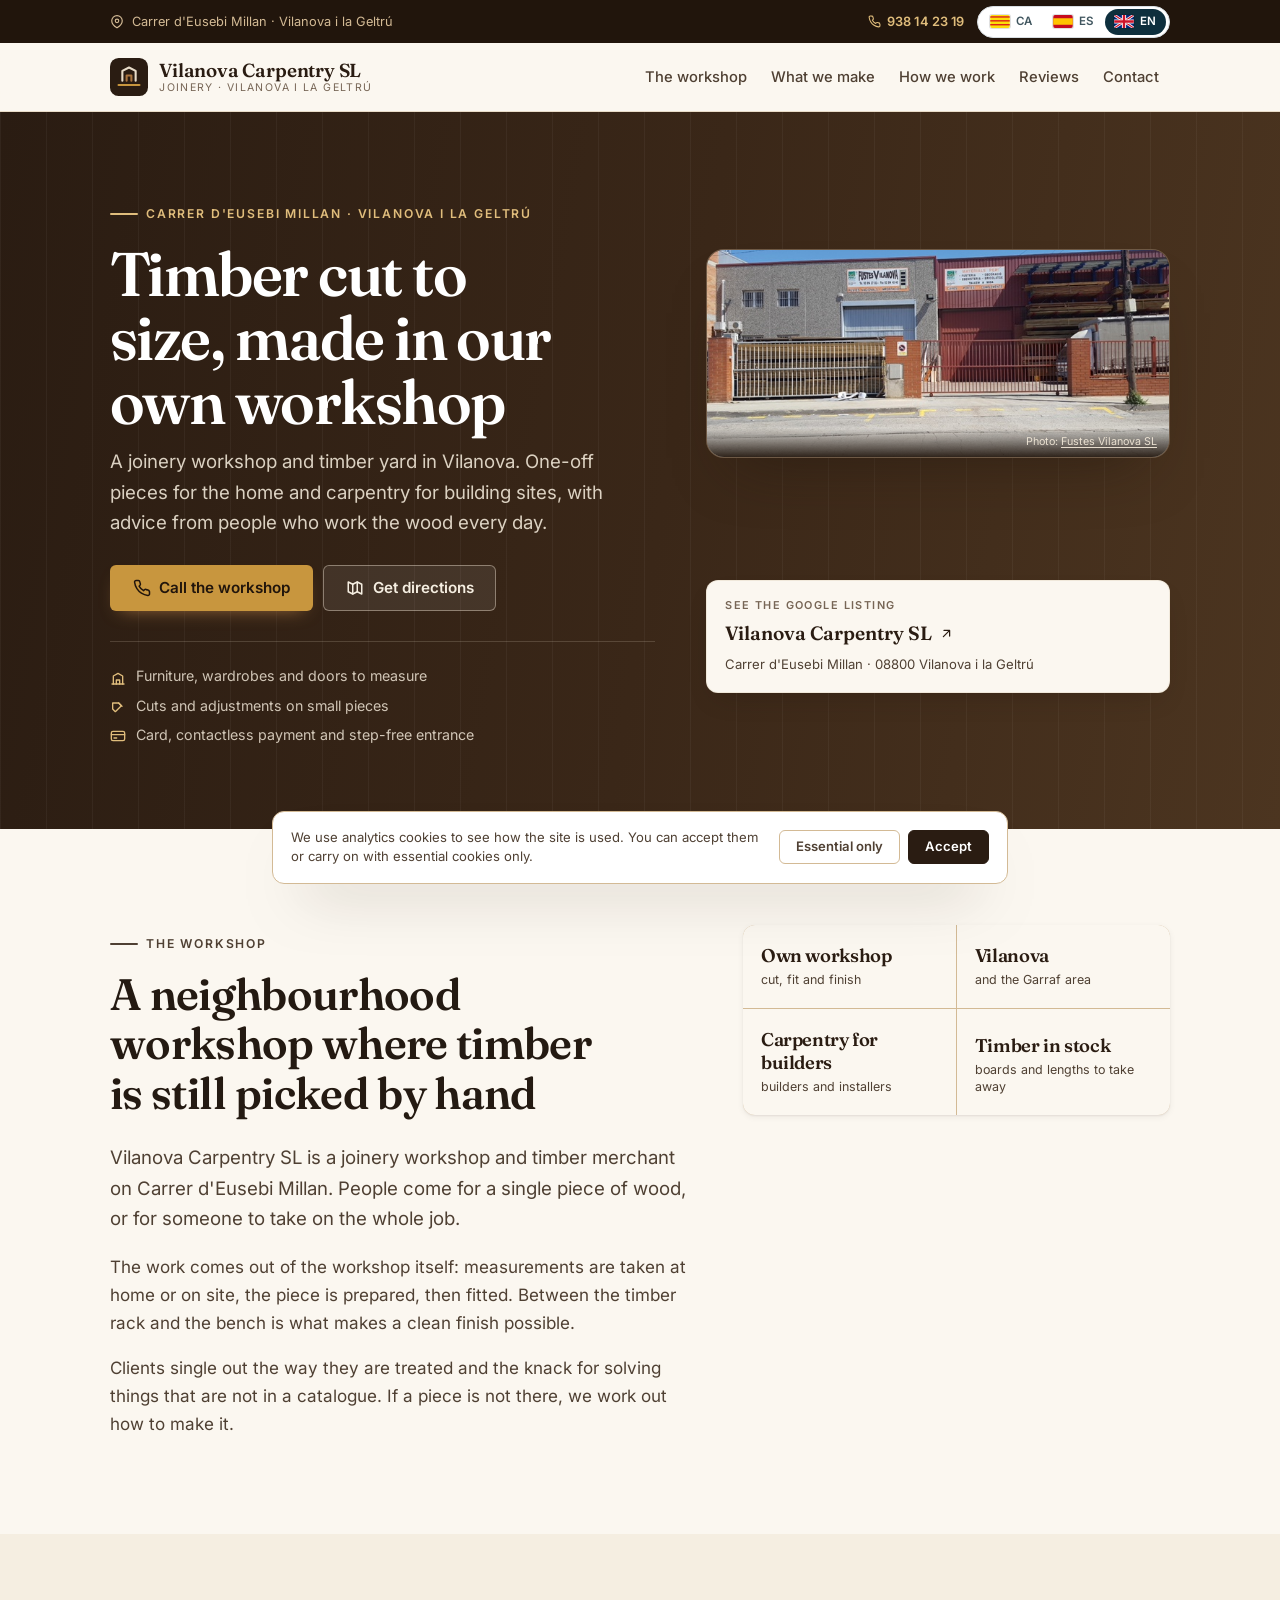
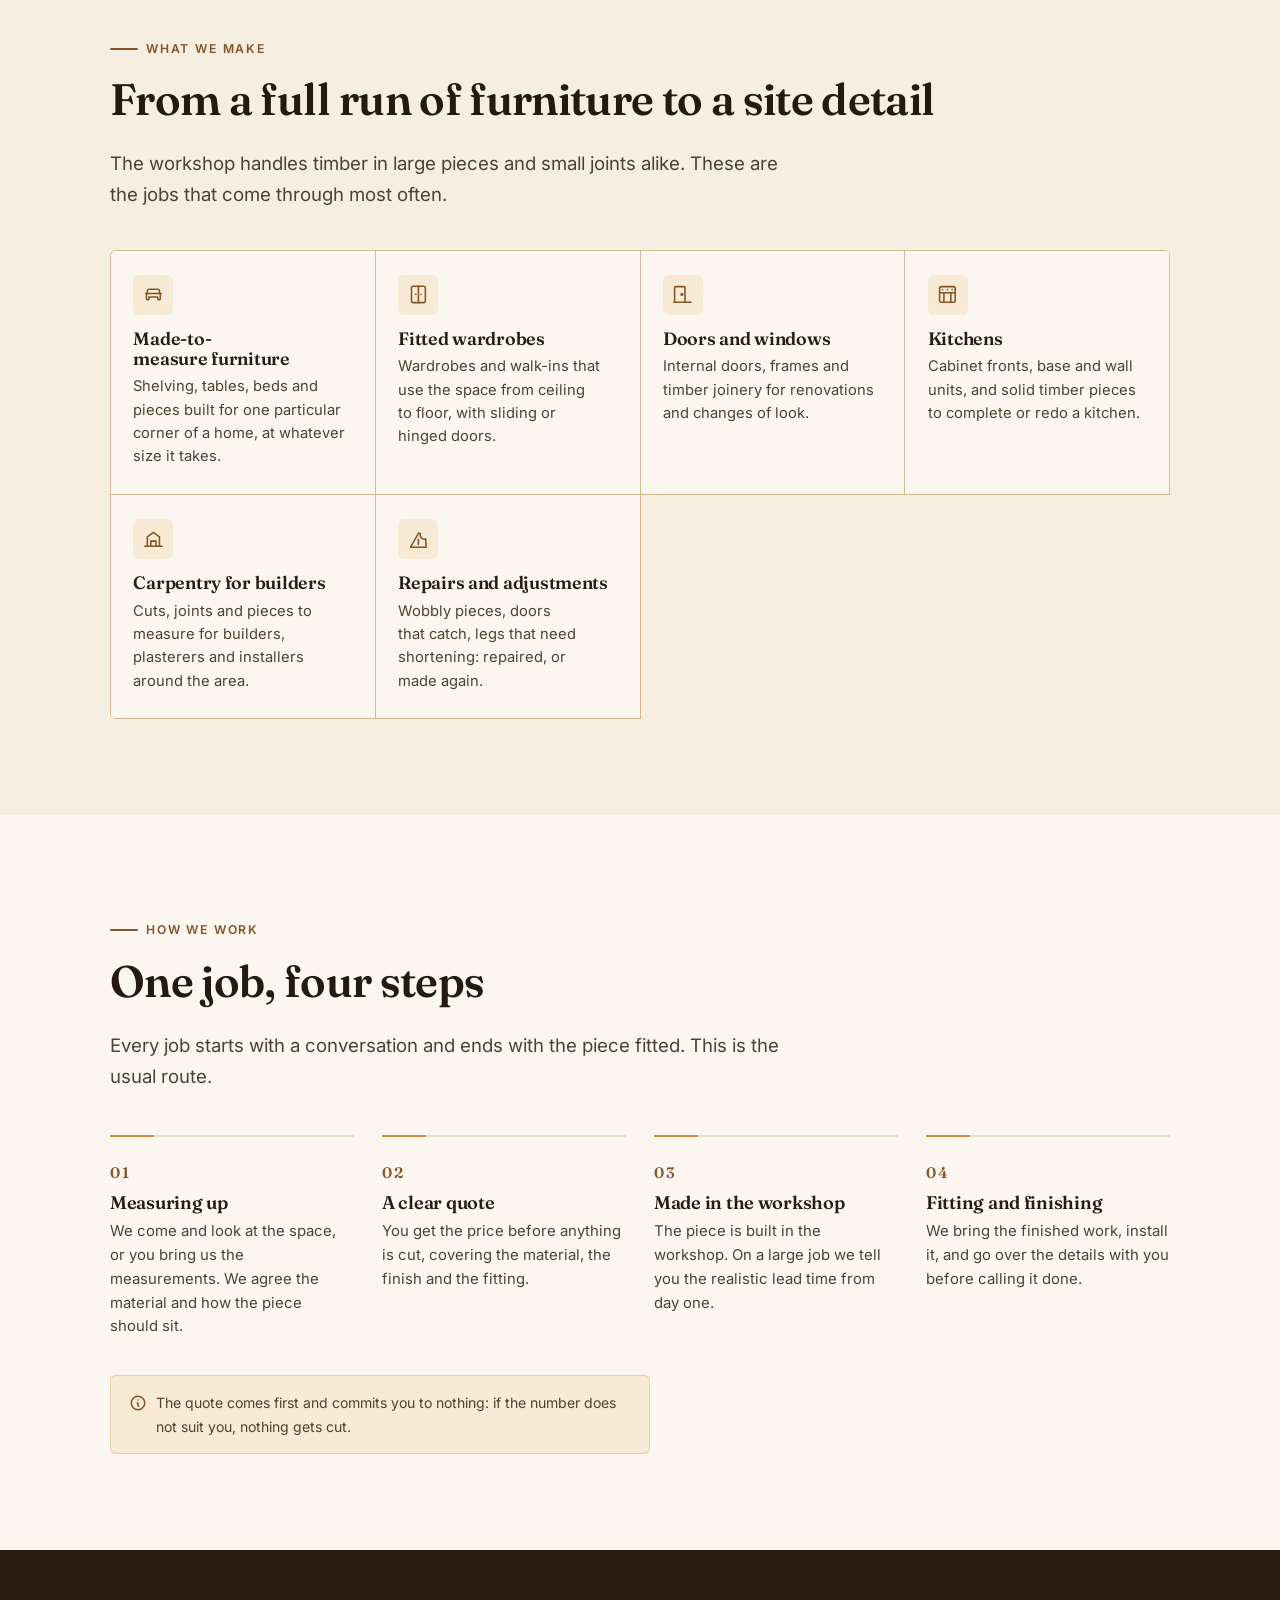
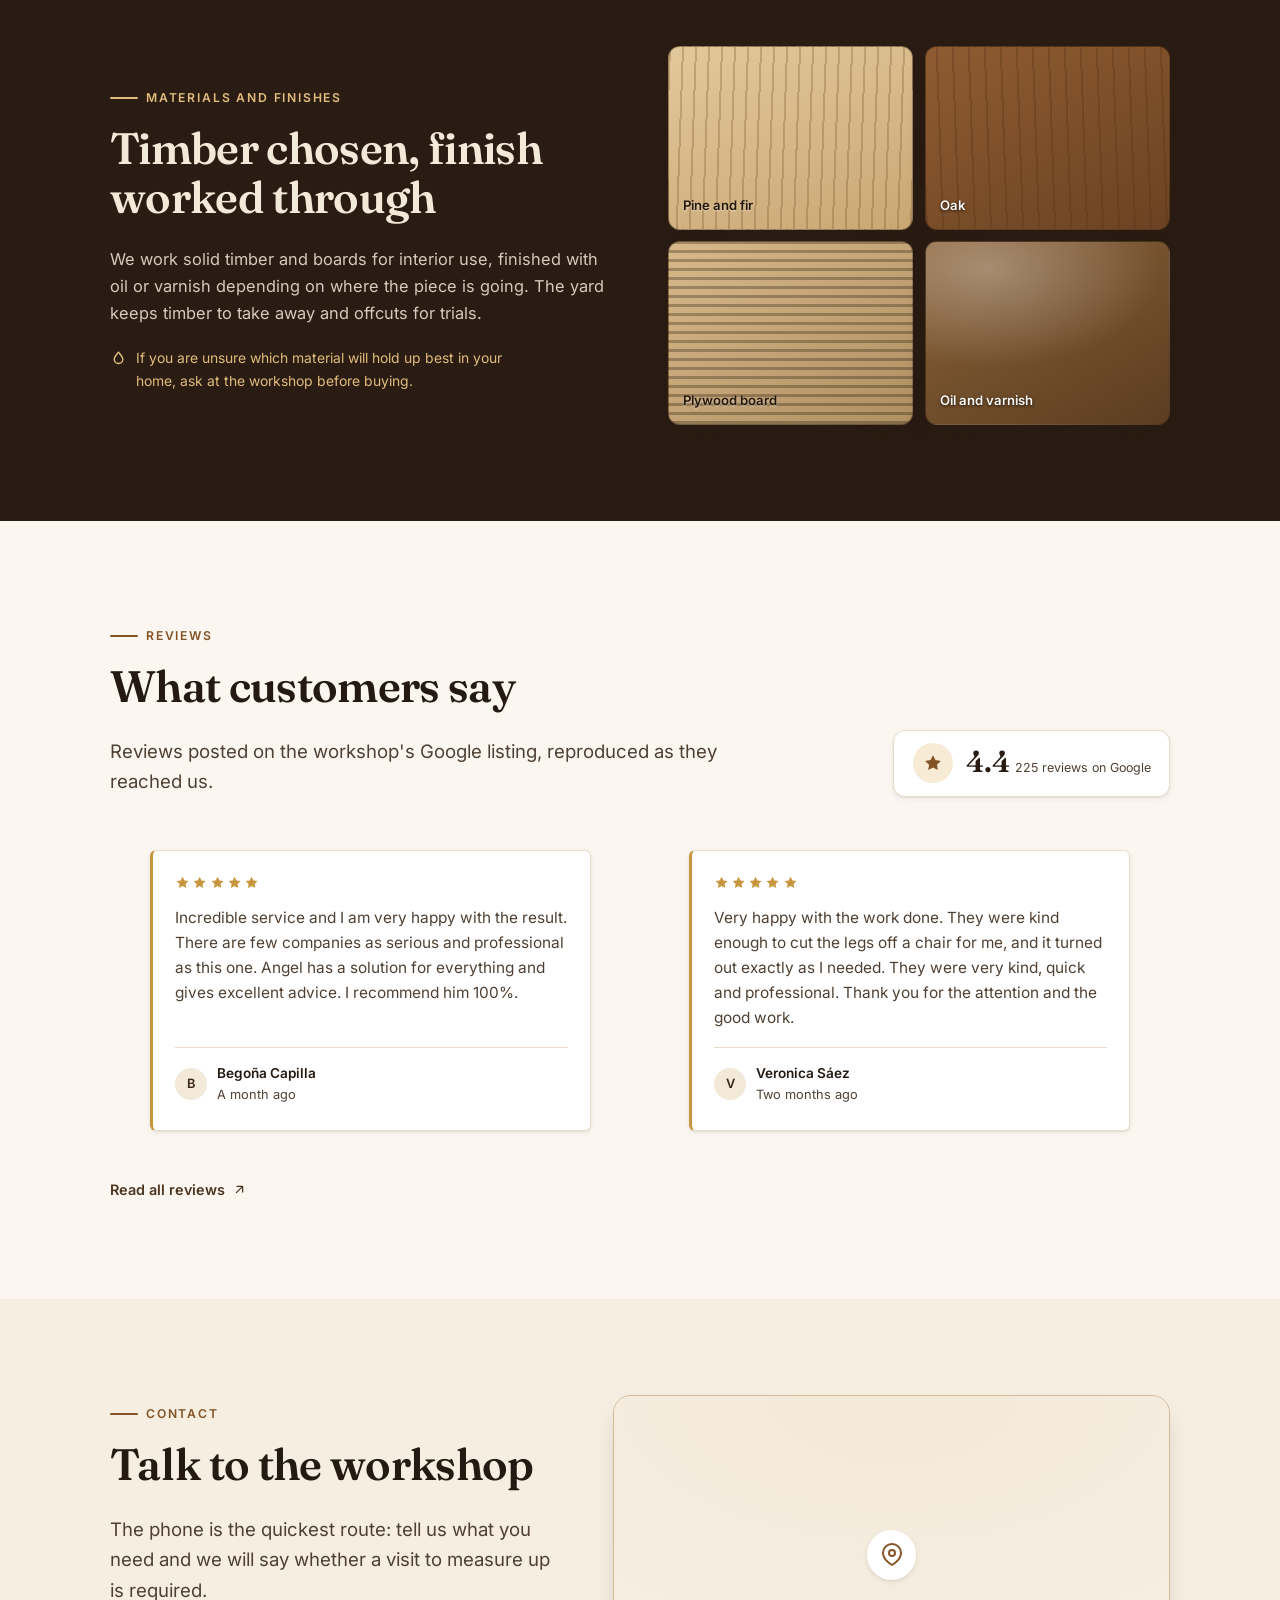
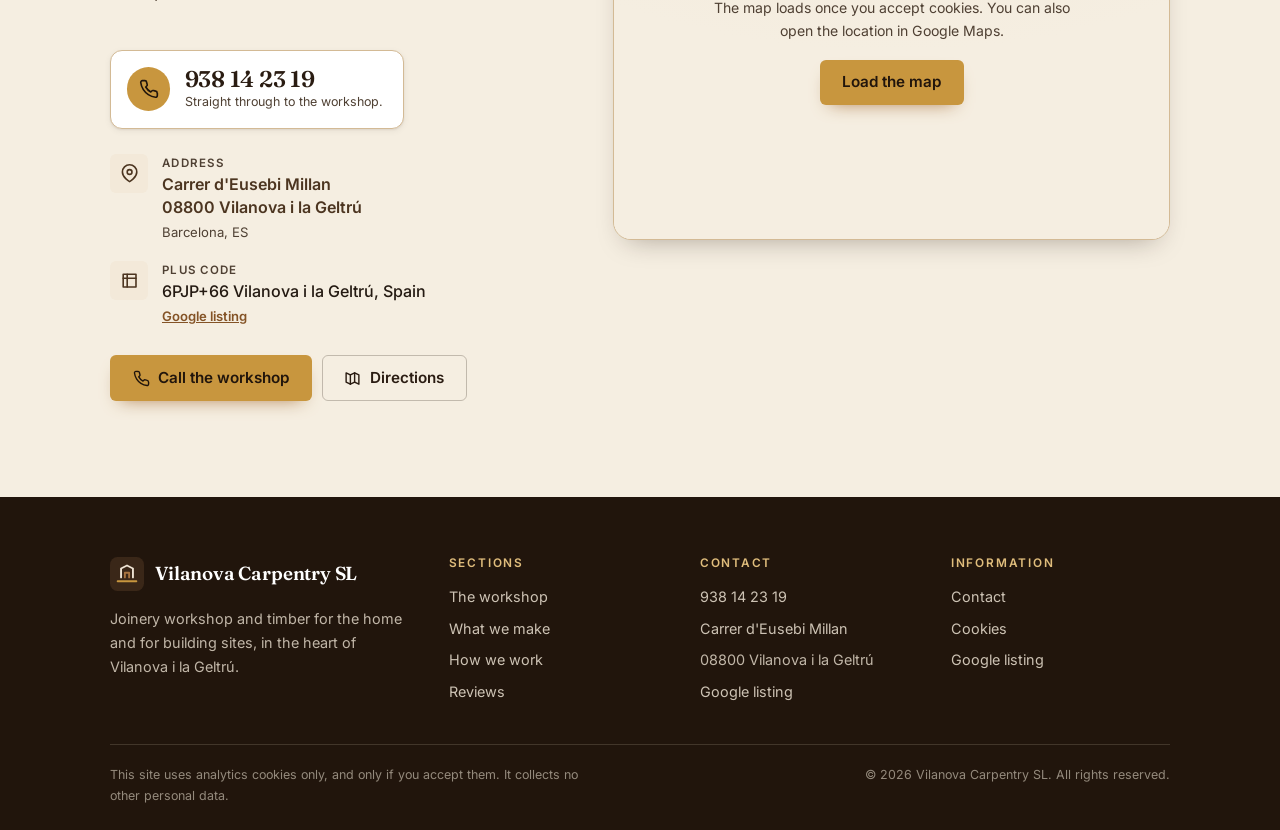
==== commit 25f8fa37: "Vendor the shared UI components and drop the local copies" ====
--- a/en/index.html
+++ b/en/index.html
@@ -40,6 +40,7 @@
 <link rel="manifest" href="../site.webmanifest">
 <link rel="preload" href="../assets/fonts/fraunces-latin.woff2" as="font" type="font/woff2" crossorigin>
 <link rel="preload" href="../assets/fonts/inter-latin.woff2" as="font" type="font/woff2" crossorigin>
+<link rel="stylesheet" href="../assets/css/components.css">
 <link rel="stylesheet" href="../assets/css/styles.css">
 <script>
   /* Google Analytics 4 with consent mode. Goes in <head> of every generated page,
@@ -584,6 +585,7 @@
   </div>
 </div>
 
+<script src="../assets/js/components.js" defer></script>
 <script src="../assets/js/main.js" defer></script>
 </body>
 </html>
--- a/assets/css/components.css
+++ b/assets/css/components.css
@@ -0,0 +1,138 @@
+/* ==========================================================================
+   Shared UI components — the canonical source for every generated site.
+   Repo: yourdataweb/site-components
+   Vendored into each site at assets/css/components.css and pinned by
+   src/components.lock (sha256). Do not edit the copy inside a site: change
+   this file, bump VERSION, and re-run scripts/sync-shared.mjs everywhere.
+
+   Each site sets only the custom properties; the rules stay identical, so a
+   fix here reaches every site instead of drifting into eight variants.
+   ========================================================================== */
+
+/* ---------- visually hidden, but readable by assistive tech ---------- */
+.sr-only {
+  position: absolute;
+  width: 1px;
+  height: 1px;
+  padding: 0;
+  margin: -1px;
+  overflow: hidden;
+  clip: rect(0 0 0 0);
+  white-space: nowrap;
+  border: 0;
+}
+
+/* ---------- skip link ---------- */
+.skip-link {
+  position: absolute;
+  left: -9999px;
+  top: 0;
+  z-index: 100;
+  padding: .75rem 1.25rem;
+  border-radius: 0 0 6px 0;
+  background: var(--shared-ink, #10222a);
+  color: #fff;
+  text-decoration: none;
+}
+.skip-link:focus { left: 0; }
+
+/* ---------- language switch ----------
+   Site overrides, set in its own :root:
+     --langs-bg --langs-border --langs-ink --langs-active-bg --langs-active-ink
+   Geometry is fixed on purpose: a flags-only variant made the pill narrower
+   than the flag plus its padding, so the active background bled past the flag,
+   and a per-site height meant the bar never aligned with the button beside it.
+   -------------------------------------------------------------------------- */
+.langs {
+  display: inline-flex;
+  align-items: center;
+  gap: 2px;
+  height: 32px;
+  padding: 0 3px;
+  border: 1px solid var(--langs-border, #d8dee2);
+  border-radius: 999px;
+  background: var(--langs-bg, #fff);
+  box-sizing: border-box;
+}
+.langs__link {
+  display: inline-flex;
+  align-items: center;
+  justify-content: center;
+  gap: 6px;
+  height: 26px;
+  padding: 0 9px;
+  border-radius: 999px;
+  text-decoration: none;
+  line-height: 1;
+  color: var(--langs-ink, #40565f);
+  transition: background-color .15s ease, color .15s ease;
+}
+.langs__link:hover { background: rgba(0, 0, 0, .06); }
+.langs__link[aria-current="true"] {
+  background: var(--langs-active-bg, #0e2f3d);
+  color: var(--langs-active-ink, #fff);
+}
+.langs__link[aria-current="true"]:hover { background: var(--langs-active-bg, #0e2f3d); }
+
+/* The flag markup is a bare <svg> with only a viewBox, so it sizes itself and
+   would overflow the pill; the box is a hard size that clips it. */
+.langs__flag {
+  display: block;
+  flex: none;
+  width: 20px;
+  height: 13px;
+  border-radius: 2px;
+  overflow: hidden;
+  box-shadow: 0 0 0 1px rgba(0, 0, 0, .12);
+}
+.langs__flag svg {
+  display: block;
+  width: 20px;
+  height: 13px;
+}
+.langs__code {
+  font-size: .72rem;
+  font-weight: 600;
+  letter-spacing: .05em;
+  text-transform: uppercase;
+}
+
+@media (max-width: 420px) {
+  .langs { height: 30px; }
+  .langs__link { height: 24px; padding: 0 7px; gap: 5px; }
+  .langs__code { font-size: .68rem; }
+}
+
+/* ---------- reveal on scroll ----------
+   Only hidden when the script has marked the document: with JS blocked the
+   content stays visible instead of every block sitting at opacity 0. */
+html.js .reveal {
+  opacity: 0;
+  transform: translateY(16px);
+  transition: opacity .55s ease, transform .55s cubic-bezier(.22, 1, .36, 1);
+}
+html.js .reveal.is-visible { opacity: 1; transform: none; }
+@media (prefers-reduced-motion: reduce) {
+  html.js .reveal { opacity: 1; transform: none; transition: none; }
+}
+
+/* ---------- invariants ----------
+   Restated last so a site's own stylesheet cannot quietly change them. The
+   earlier language-switch bugs came from per-site geometry, not from colour. */
+.langs {
+  height: 32px;
+  padding: 0 3px;
+  gap: 2px;
+  border-radius: 999px;
+  border: 1px solid var(--langs-border, #d8dee2);
+  background: var(--langs-bg, #fff);
+  box-sizing: border-box;
+}
+.langs__link { height: 26px; padding: 0 9px; gap: 6px; border-radius: 999px; }
+.langs__flag { width: 20px; height: 13px; overflow: hidden; flex: none; }
+.langs__flag svg { width: 20px; height: 13px; display: block; }
+
+@media (max-width: 420px) {
+  .langs { height: 30px; }
+  .langs__link { height: 24px; padding: 0 7px; gap: 5px; }
+}
--- a/assets/css/styles.css
+++ b/assets/css/styles.css
@@ -327,41 +327,6 @@
 .nav-toggle:hover { background: var(--paper-200); }
 
 /* ---------- language switch ---------- */
-.langs {
-  display: flex;
-  align-items: center;
-  gap: .2rem;
-  padding: .18rem;
-  border: 1px solid rgba(211, 186, 149, .5);
-  border-radius: 999px;
-  background: #fff;
-}
-.langs__link {
-  display: inline-flex;
-  align-items: center;
-  gap: .35rem;
-  padding: .28rem .5rem;
-  border-radius: 999px;
-  text-decoration: none;
-  font-size: .76rem;
-  font-weight: 600;
-  color: var(--ink-soft);
-  line-height: 1;
-}
-.langs__link:hover { background: var(--paper-200); color: var(--wood-900); }
-.langs__link[aria-current="true"] {
-  background: var(--wood-900);
-  color: #fff;
-}
-.langs__flag {
-  width: 18px;
-  height: 12px;
-  border-radius: 2px;
-  flex: none;
-  box-shadow: 0 0 0 1px rgba(33, 21, 12, .15);
-  display: block;
-}
-.langs__code { text-transform: uppercase; letter-spacing: .04em; }
 
 /* ---------- buttons ---------- */
 .btn {
@@ -738,12 +703,18 @@
   border: 1px solid rgba(33, 21, 12, .35);
   box-shadow: var(--shadow);
 }
+/* A label over a wood sample: the pale timbers (pine, ply) need dark text and the
+   dark ones need light, so each swatch carries its own label colour. */
 .swatch span {
   position: relative;
   font-size: .82rem;
   font-weight: 600;
-  color: rgba(255, 255, 255, .95);
-  text-shadow: 0 1px 3px rgba(33, 21, 12, .85);
+  color: rgba(255, 255, 255, .97);
+  text-shadow: 0 1px 3px rgba(20, 12, 6, .9);
+}
+.swatch--pine span, .swatch--ply span {
+  color: #241708;
+  text-shadow: 0 1px 2px rgba(255, 255, 255, .55);
 }
 .swatch--pine {
   background:
@@ -753,7 +724,7 @@
 .swatch--oak {
   background:
     repeating-linear-gradient(88deg, rgba(90, 52, 24, .35) 0 2px, transparent 2px 16px),
-    linear-gradient(150deg, #a9743f, #7b4d27);
+    linear-gradient(150deg, #8f5c32, #6b4222);
 }
 .swatch--ply {
   background:
@@ -1118,13 +1089,12 @@
 }
 .cookiebar__reject:hover { background: var(--paper-100); }
 
-/* ---------- reveal on scroll ---------- */
-.reveal {
+.js .reveal {
   opacity: 0;
   transform: translateY(16px);
   transition: opacity .6s ease, transform .6s cubic-bezier(.22, 1, .36, 1);
 }
-.reveal.is-visible {
+.js .reveal.is-visible {
   opacity: 1;
   transform: none;
 }
@@ -1234,3 +1204,18 @@
   .hero, .section--timber, .footer { background: #fff !important; color: #000 !important; }
   .reveal { opacity: 1 !important; transform: none !important; }
 }
+
+
+
+
+/* The flag box is a hard size with clipping: an SVG with only a viewBox renders
+   at its intrinsic size and would otherwise overflow the pill. */
+
+
+/* On narrow screens the code alone is not enough to identify a language for a
+   screen reader, but the visible pill can drop to flag + code compactly. */
+@media (max-width: 420px) {
+  .langs { height: 30px; }
+  .langs__link { height: 24px; padding: 0 7px; gap: 5px; }
+  .langs__code { font-size: .68rem; }
+}
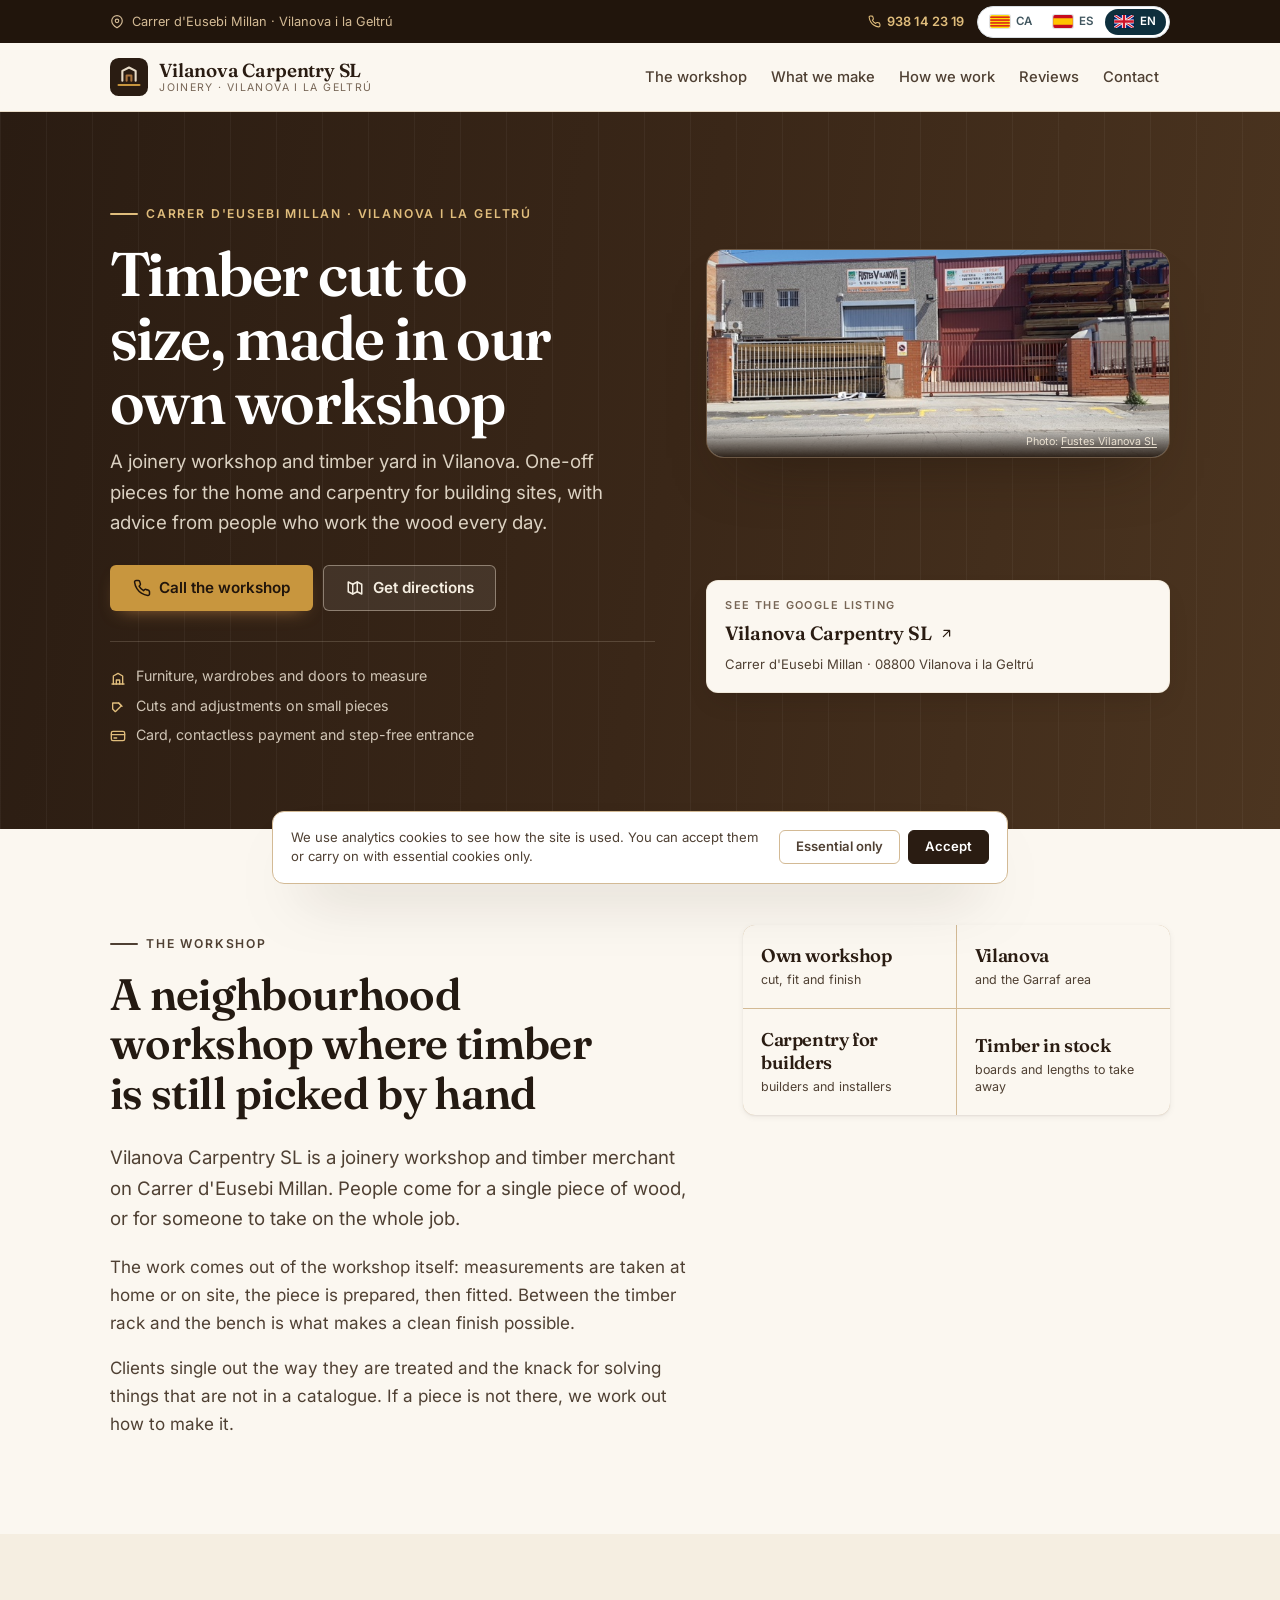
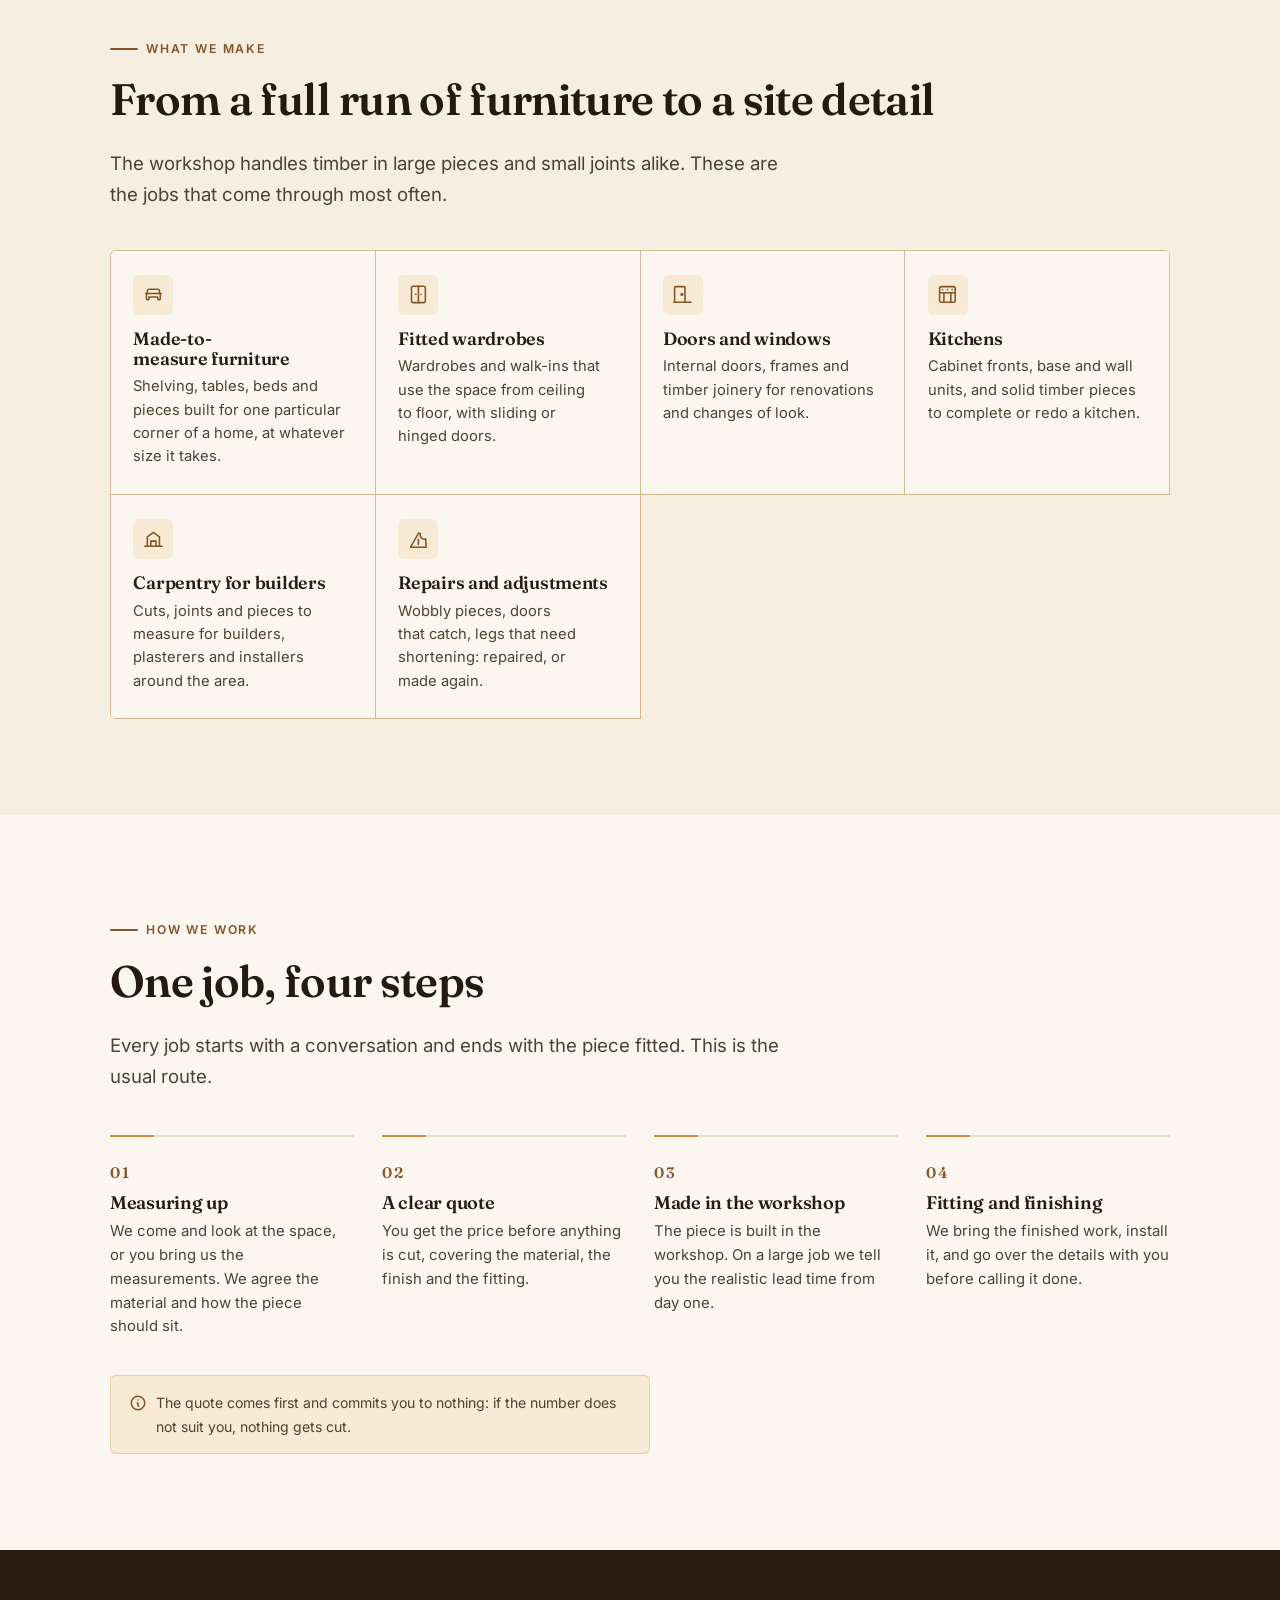
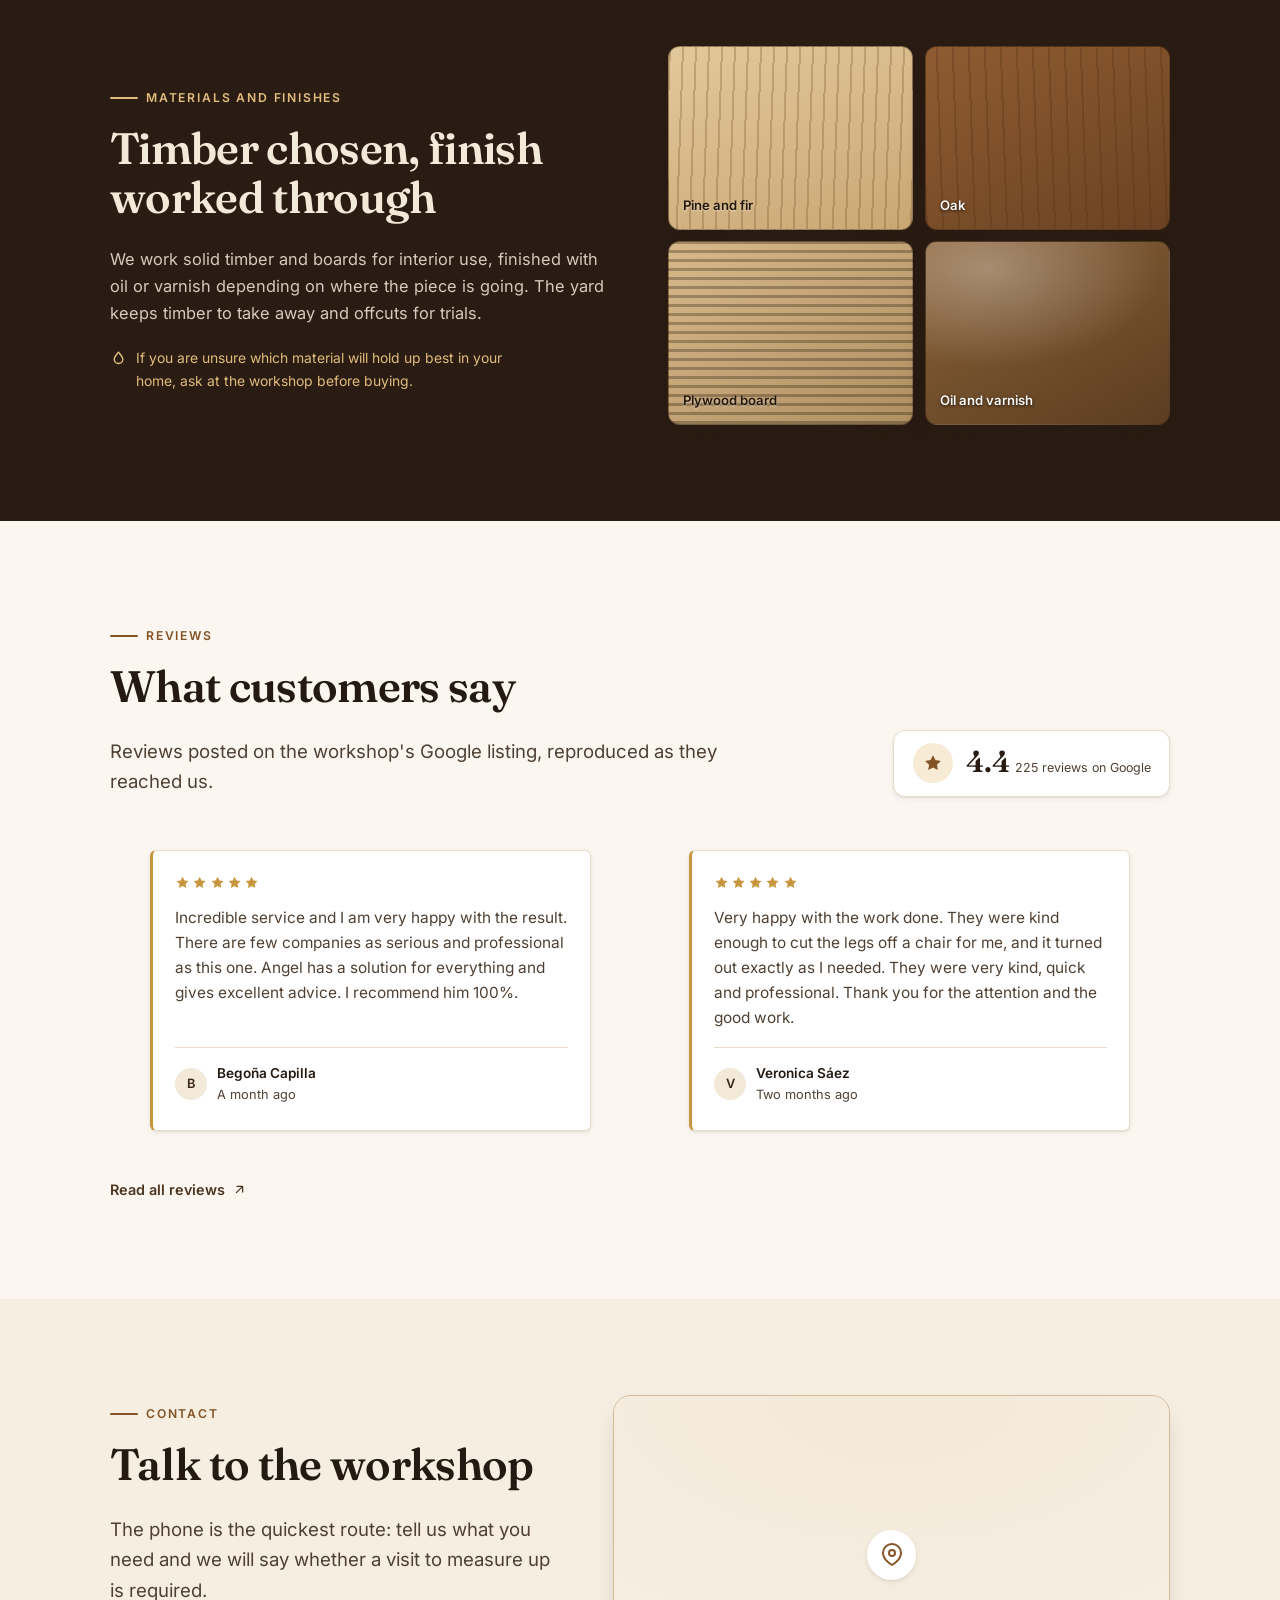
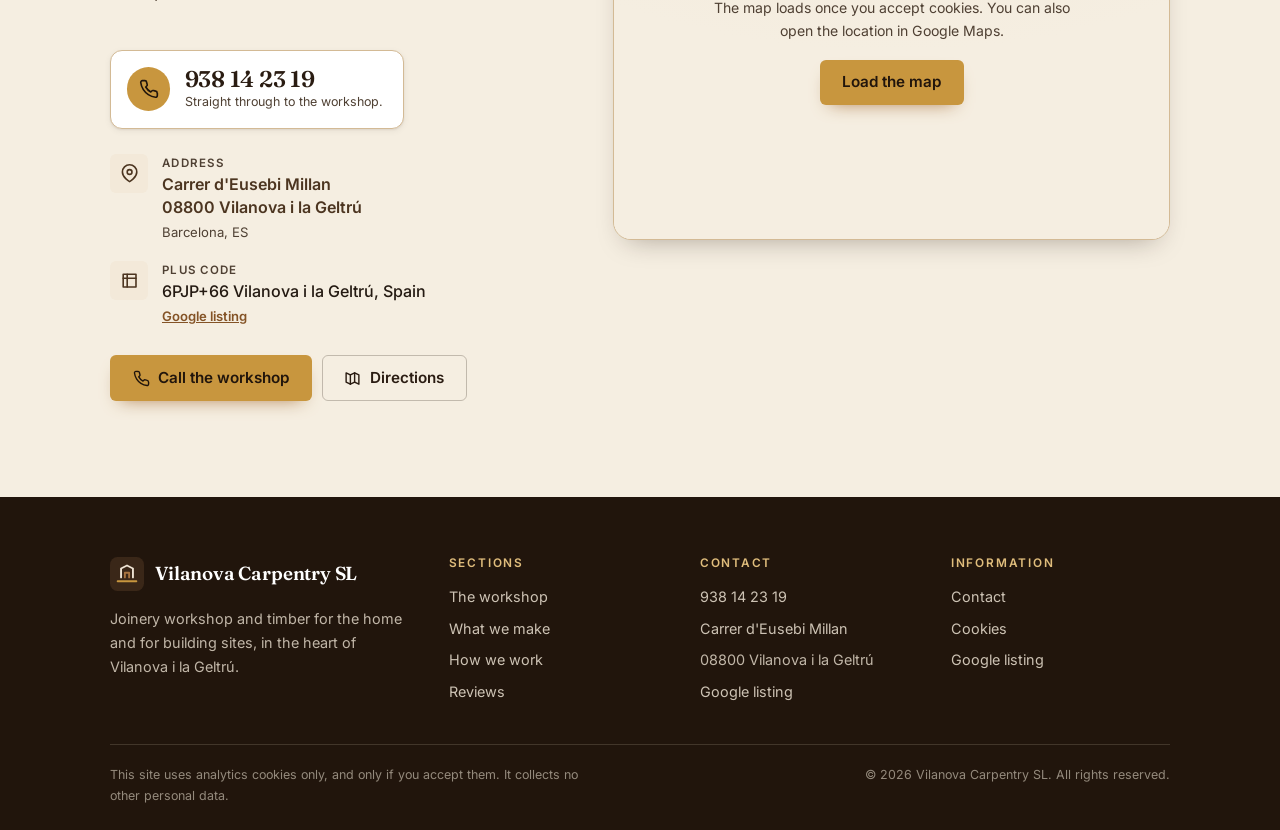
==== commit d9e764b1: "Fix the Catalan flag: four evenly spaced red stripes" ====
--- a/en/index.html
+++ b/en/index.html
@@ -143,7 +143,7 @@
       <nav class="langs" aria-label="Language switch">
         
         <a class="langs__link" href="../" hreflang="ca" lang="ca">
-          <span class="langs__flag" aria-hidden="true"><svg viewBox="0 0 24 16"><rect width="24" height="16" fill="#fcdd09"/><g fill="#da121a"><rect y="1.6" width="24" height="1.6"/><rect y="6.4" width="24" height="1.6"/><rect y="11.2" width="24" height="1.6"/></g></svg></span>
+          <span class="langs__flag" aria-hidden="true"><svg viewBox="0 0 24 16"><rect width="24" height="16" fill="#fcdd09"/><g fill="#da121a"><rect y="1.7778" width="24" height="1.7778"/><rect y="5.3334" width="24" height="1.7778"/><rect y="8.889" width="24" height="1.7778"/><rect y="12.4446" width="24" height="1.7778"/></g></svg></span>
           <span class="langs__code">ca</span>
           <span class="sr-only">Català</span>
         </a>
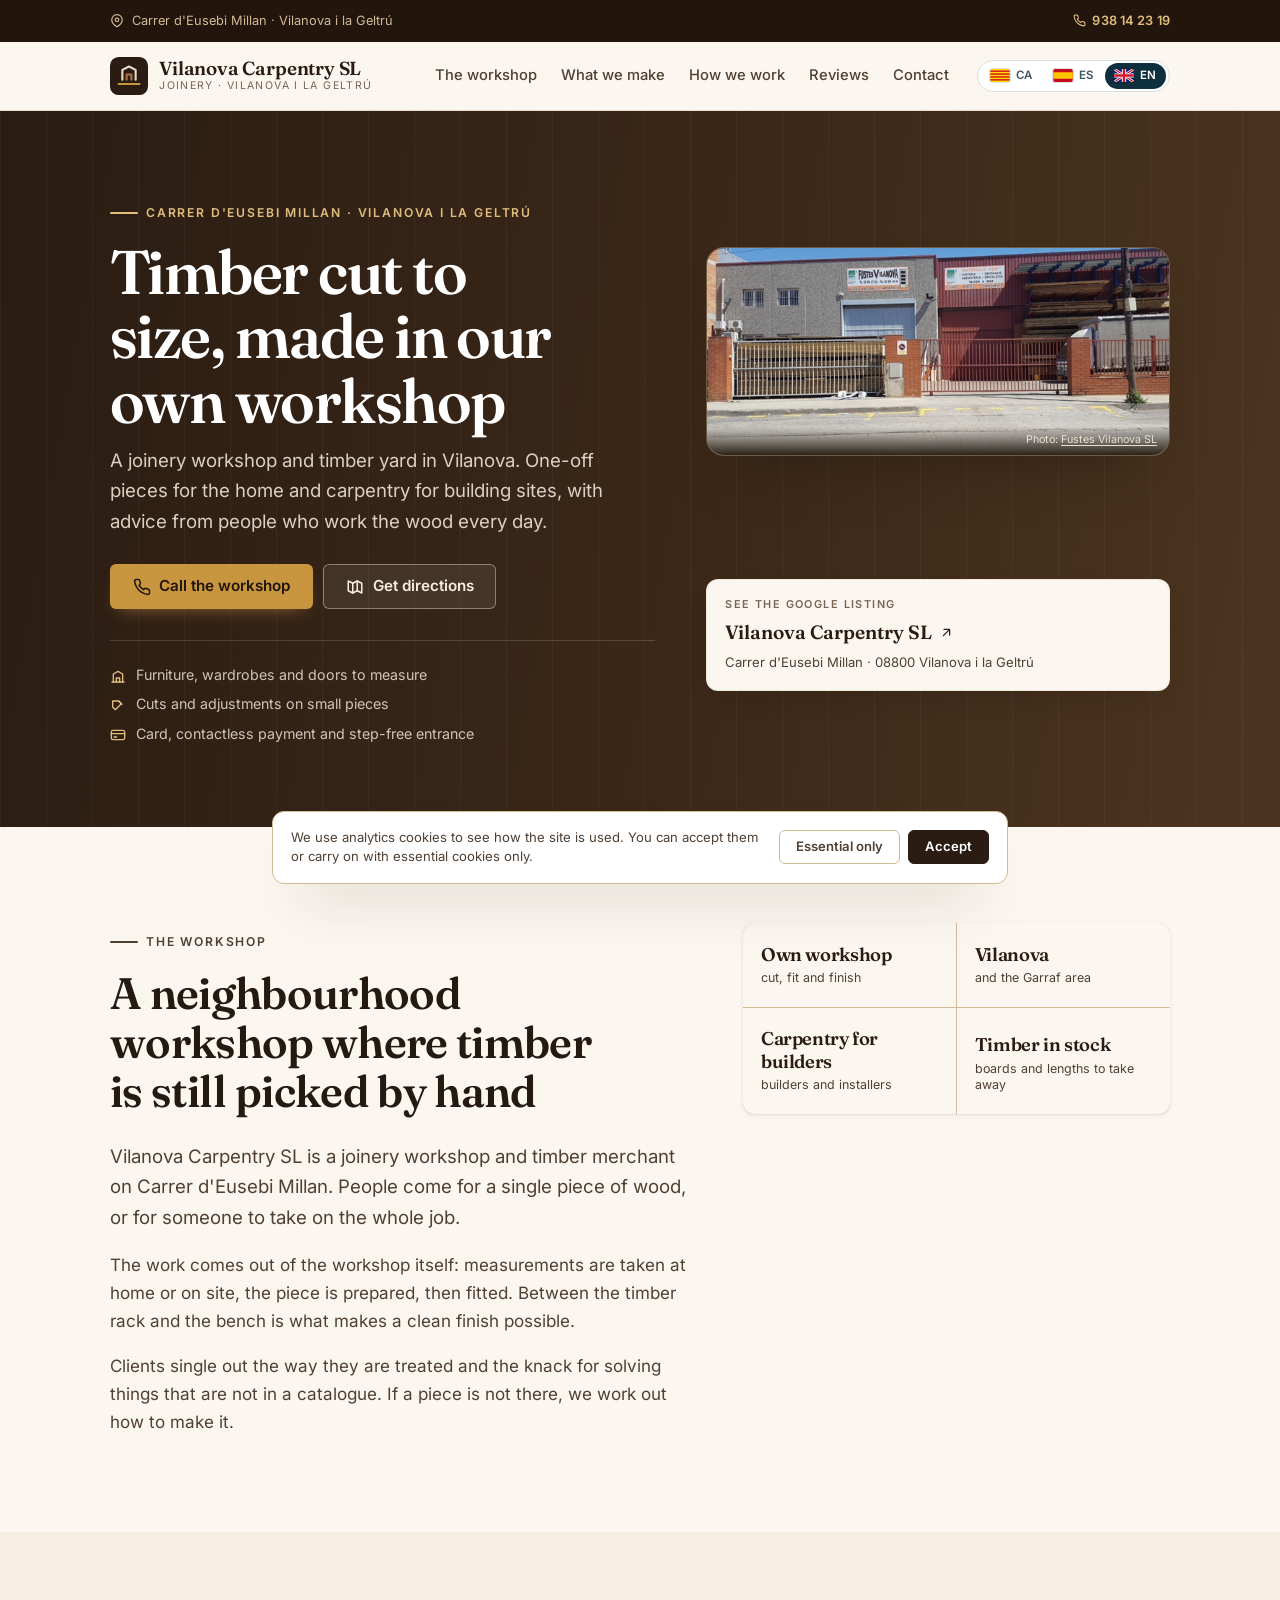
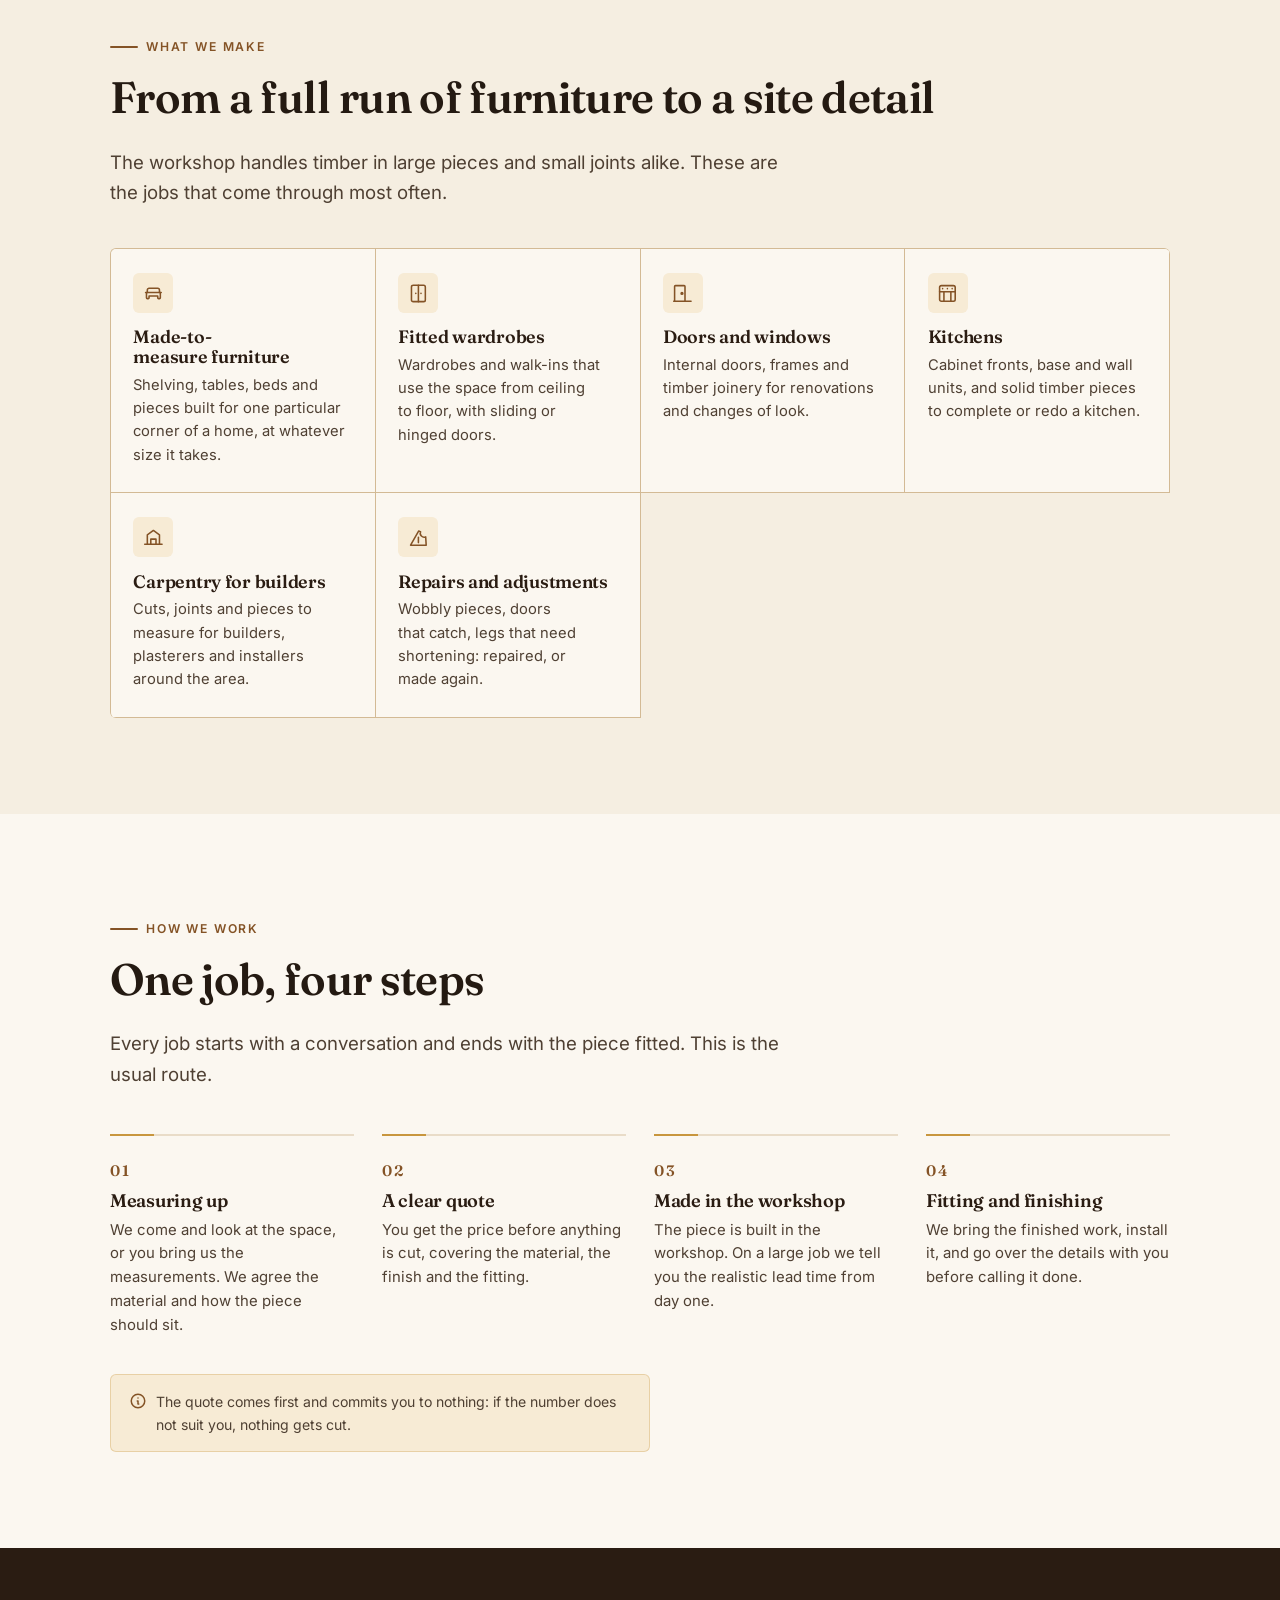
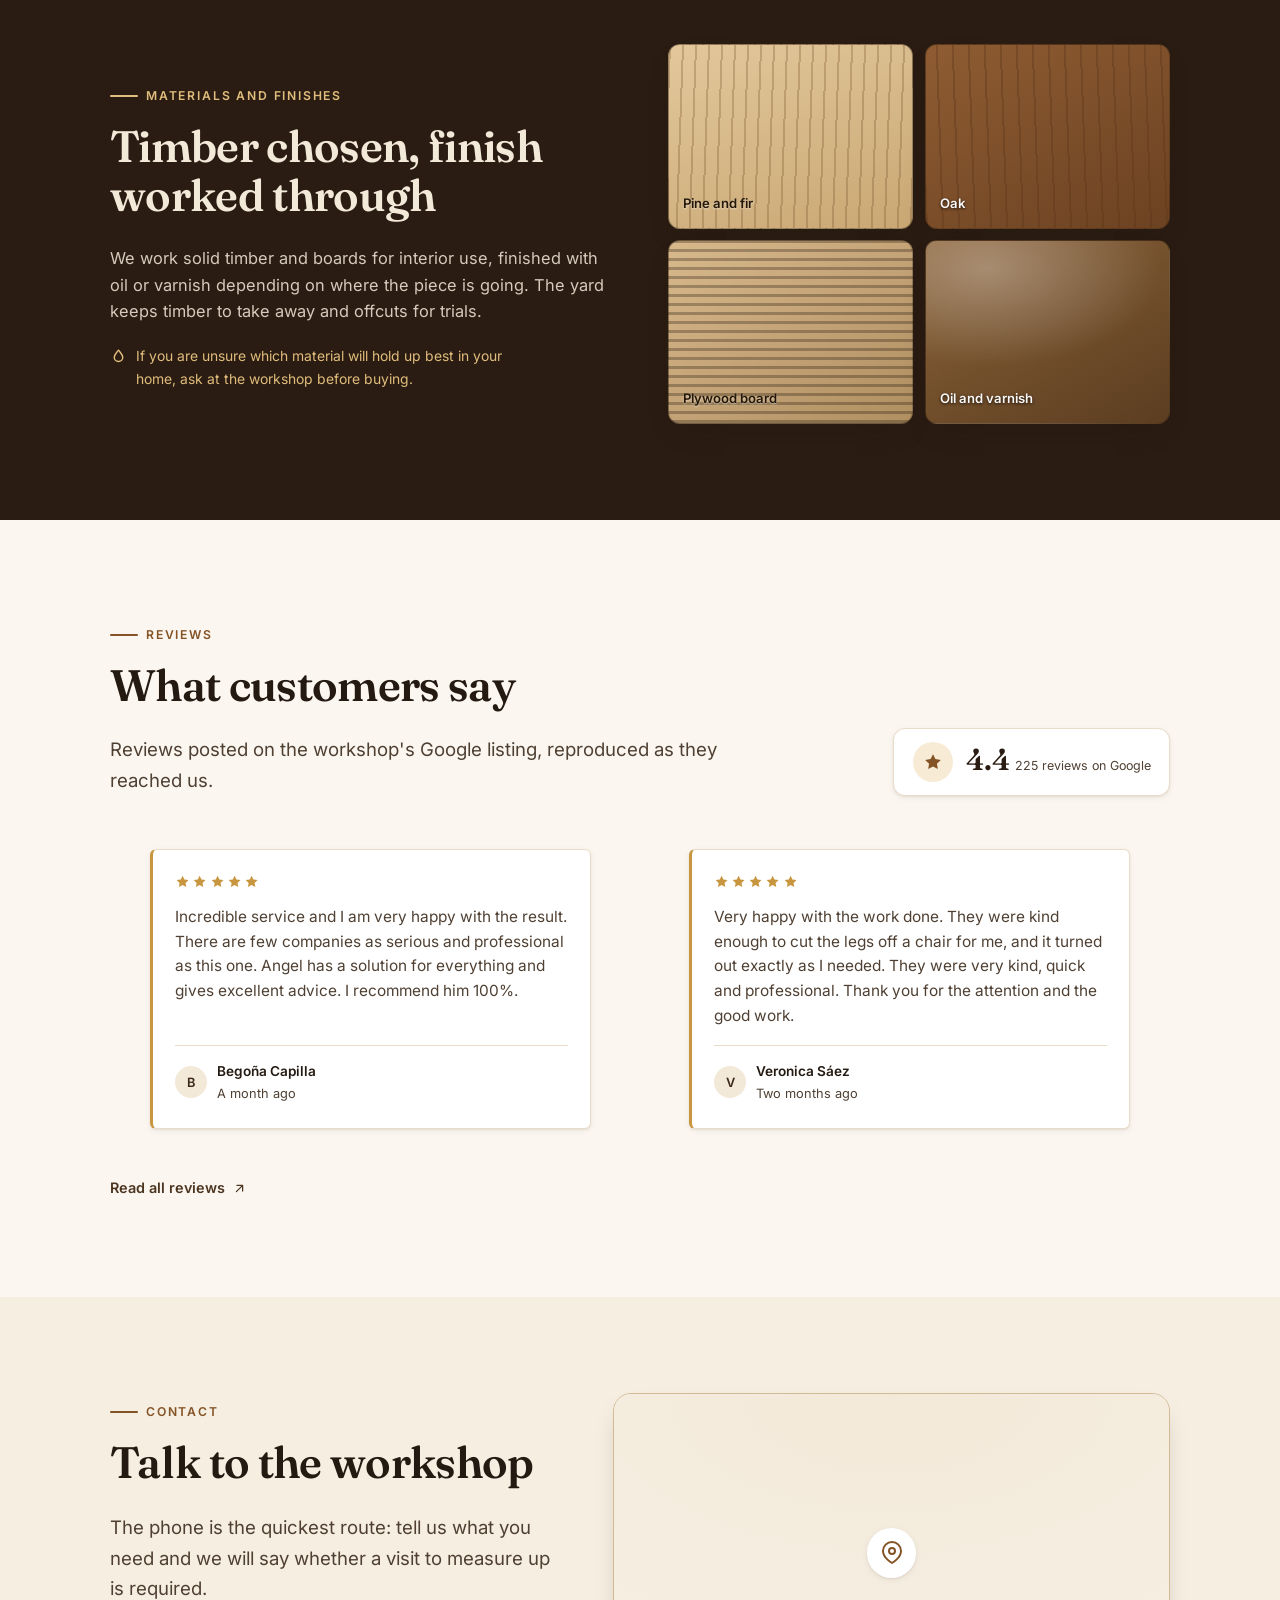
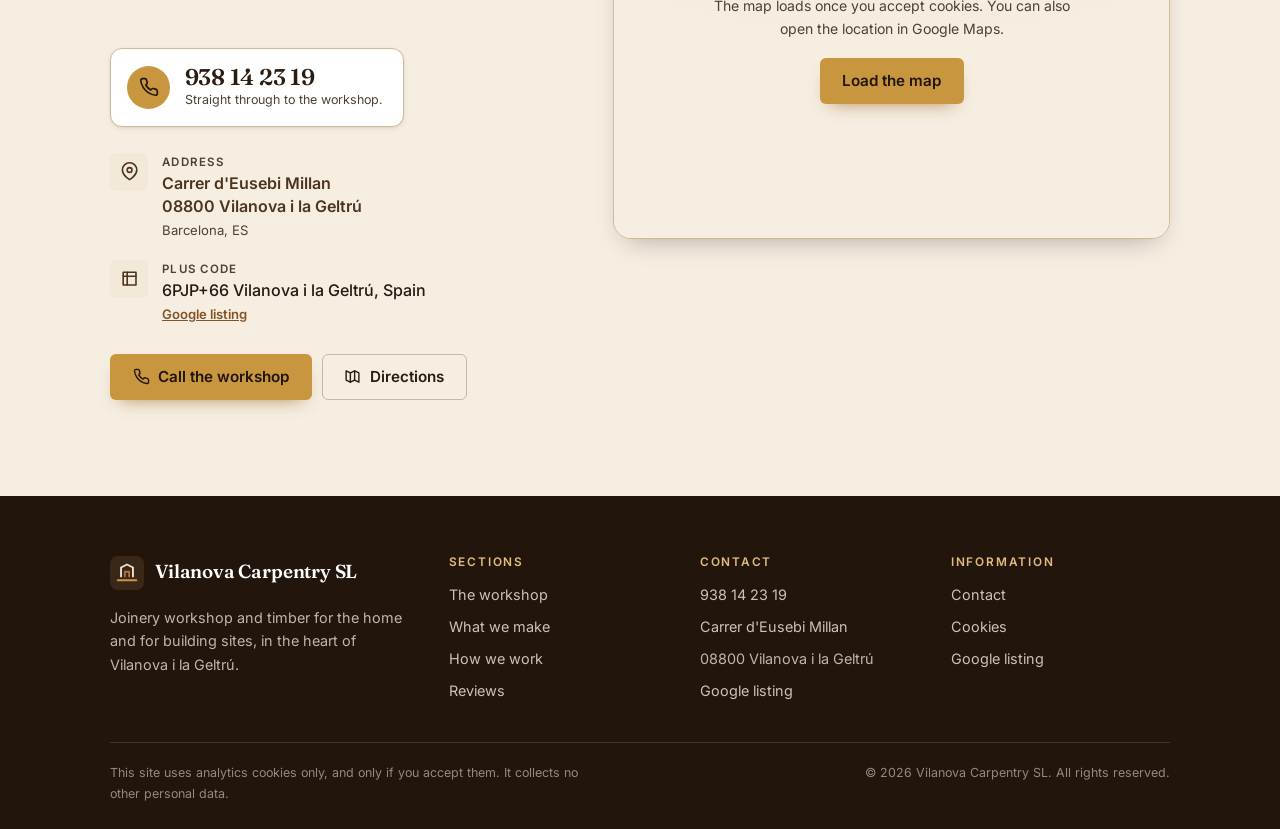
==== commit 844277f6: "Header: one toolbar row for name, menu and language switch The header put the language switch in the" ====
--- a/en/index.html
+++ b/en/index.html
@@ -41,6 +41,7 @@
 <link rel="preload" href="../assets/fonts/fraunces-latin.woff2" as="font" type="font/woff2" crossorigin>
 <link rel="preload" href="../assets/fonts/inter-latin.woff2" as="font" type="font/woff2" crossorigin>
 <link rel="stylesheet" href="../assets/css/components.css">
+<link rel="stylesheet" href="../assets/css/header-tools.css">
 <link rel="stylesheet" href="../assets/css/styles.css">
 <script>
   /* Google Analytics 4 with consent mode. Goes in <head> of every generated page,
@@ -587,5 +588,6 @@
 
 <script src="../assets/js/components.js" defer></script>
 <script src="../assets/js/main.js" defer></script>
+<script src="../assets/js/header-tools.js" defer></script>
 </body>
 </html>
--- a/assets/css/header-tools.css
+++ b/assets/css/header-tools.css
@@ -0,0 +1,164 @@
+/* ==========================================================================
+   Shared header toolbar — one row at every width.
+   Repo: yourdataweb/site-components
+   Vendored into each site at assets/css/header-tools.css and pinned by
+   src/components.lock.
+
+   Anatomy this operates on (built by header-tools.js):
+     <header ...>
+       <div class="wrap">                     existing inner wrapper
+         <a class="brand">[mark]<span class="sm-name">Business</span></a>
+         <nav id="site-nav">…</nav>           drawer on mobile
+         <button class="nav-toggle">…</button>
+         <div class="sm-tools">               created by the script
+           <nav class="langs">…</nav>
+           <button class="nav-toggle">…</button>
+         </div>
+       </div>
+     </header>
+
+   Goal: name, menu button and language switch share one row, vertically centred,
+   with real gutters. The name is the only flexible item, so a long business name
+   truncates instead of pushing the tools onto a second row.
+   ========================================================================== */
+
+/* A header inner that wraps is the original defect: the address line and the
+   switch fell onto a second row and the bar grew to twice its height. Once the
+   toolbar is in place there is one row by construction, so wrapping is off. */
+.has-tools [data-tools] > .wrap,
+.has-tools [data-tools] > .shell,
+.has-tools [data-tools] > .container,
+.has-tools [data-tools][class*="inner"] {
+  flex-wrap: nowrap;
+}
+
+/* The tools container is the anchor: it sits at the right edge of the bar. */
+.sm-tools {
+  display: flex;
+  align-items: center;
+  gap: .5rem;
+  /* Never grows; may shrink only as a last resort. The identity owns the flexible
+     slot, so the row cannot become wider than the viewport. */
+  flex: none;
+  max-width: 100%;
+  margin-left: auto;
+}
+
+/* Anything still marked as "belongs on the bar" is aligned to the same centre line,
+   so a switch left outside .sm-tools cannot drift a few pixels off the button. */
+.has-tools .langs,
+.has-tools .nav-toggle,
+.has-tools .navbtn {
+  align-self: center;
+}
+
+/* The name is the only item allowed to shrink. min-width:0 is what actually lets
+   flex truncate instead of overflowing; without it the text refuses to compress
+   and shoves the tools off the row. */
+.sm-parent-safe {
+  min-width: 0;
+}
+
+.has-tools .sm-name {
+  display: block;
+  min-width: 0;
+  overflow: hidden;
+  text-overflow: ellipsis;
+  white-space: nowrap;
+}
+
+/* The identity link wraps the mark and the name; it must be able to shrink while
+   the mark itself never does. Sites that put `margin-right: auto` on the brand to
+   push the switch away are neutralised: the toolbar owns that spacing now, and the
+   leftover margin was what made one header 98px tall. */
+.has-tools .sm-name {
+  /* A long single word ("BRASPAÑA") contributes its full width as min-content and
+     forces the row wider. Capping it is what lets the toolbar keep its place. */
+  max-width: 100%;
+}
+
+.has-tools .brand,
+.has-tools .identity,
+.has-tools .marchio,
+.has-tools .logo,
+.has-tools .mark,
+.has-tools .sign {
+  margin-right: 0;
+}
+.has-tools .sm-name {
+  /* A long single word ("BRASPAÑA") contributes its full width as min-content and
+     forces the row wider. Capping it is what lets the toolbar keep its place. */
+  max-width: 100%;
+}
+
+.has-tools .brand,
+.has-tools .identity,
+.has-tools .marchio,
+.has-tools .logo,
+.has-tools .sign {
+  flex: 1 1 auto;
+  min-width: 0;
+}
+
+.has-tools .sm-mark,
+.has-tools .brand__mark,
+.has-tools .identity__mark,
+.has-tools .marchio__mark,
+.has-tools .logo__mark,
+.has-tools .mark__mark,
+.has-tools .sign__mark,
+.has-tools .brand-mark {
+  flex: none;
+}
+
+/* ---------------------------------------------------------------- mobile
+   Below the drawer breakpoint the bar carries three things in ~330 px of space:
+   prune the name to one line at a smaller size, keep the mark visible, and keep
+   the switch on 30 px so it lines up with a 38 px button without dominating. */
+@media (max-width: 860px) {
+  /* The address strip repeats the footer and the contact block; on a phone it is
+     what pushes the bar down and leaves the tools on a second line. */
+  .sm-strip-note {
+    display: none;
+  }
+
+  /* A phone link in the bar is redundant next to a call button in the hero and in
+     the contact block, and it is the widest thing in the toolbar. Drop it before
+     it costs the business its name. */
+  .sm-tools .head-phone,
+  .sm-tools .topbar__tel,
+  .sm-tools .header-phone {
+    display: none;
+  }
+
+  .has-tools .brand__sub,
+  .has-tools .identity__sub,
+  .has-tools .marchio__sub,
+  .has-tools .logo__sub,
+  .has-tools .mark__sub,
+  .has-tools .sign__sub,
+  .has-tools .brand-sub {
+    display: none;
+  }
+
+  .has-tools .sm-name {
+    font-size: 1rem;
+    line-height: 1.2;
+  }
+
+  .sm-tools {
+    gap: .4rem;
+  }
+}
+
+/* Very narrow: the mark plus a 6-character name plus two controls is the floor.
+   Tighten gutters rather than dropping the language switch — a visitor with a
+   phone is exactly who needs it. */
+@media (max-width: 380px) {
+  .sm-tools {
+    gap: .3rem;
+  }
+  .has-tools .sm-name {
+    font-size: .92rem;
+  }
+}
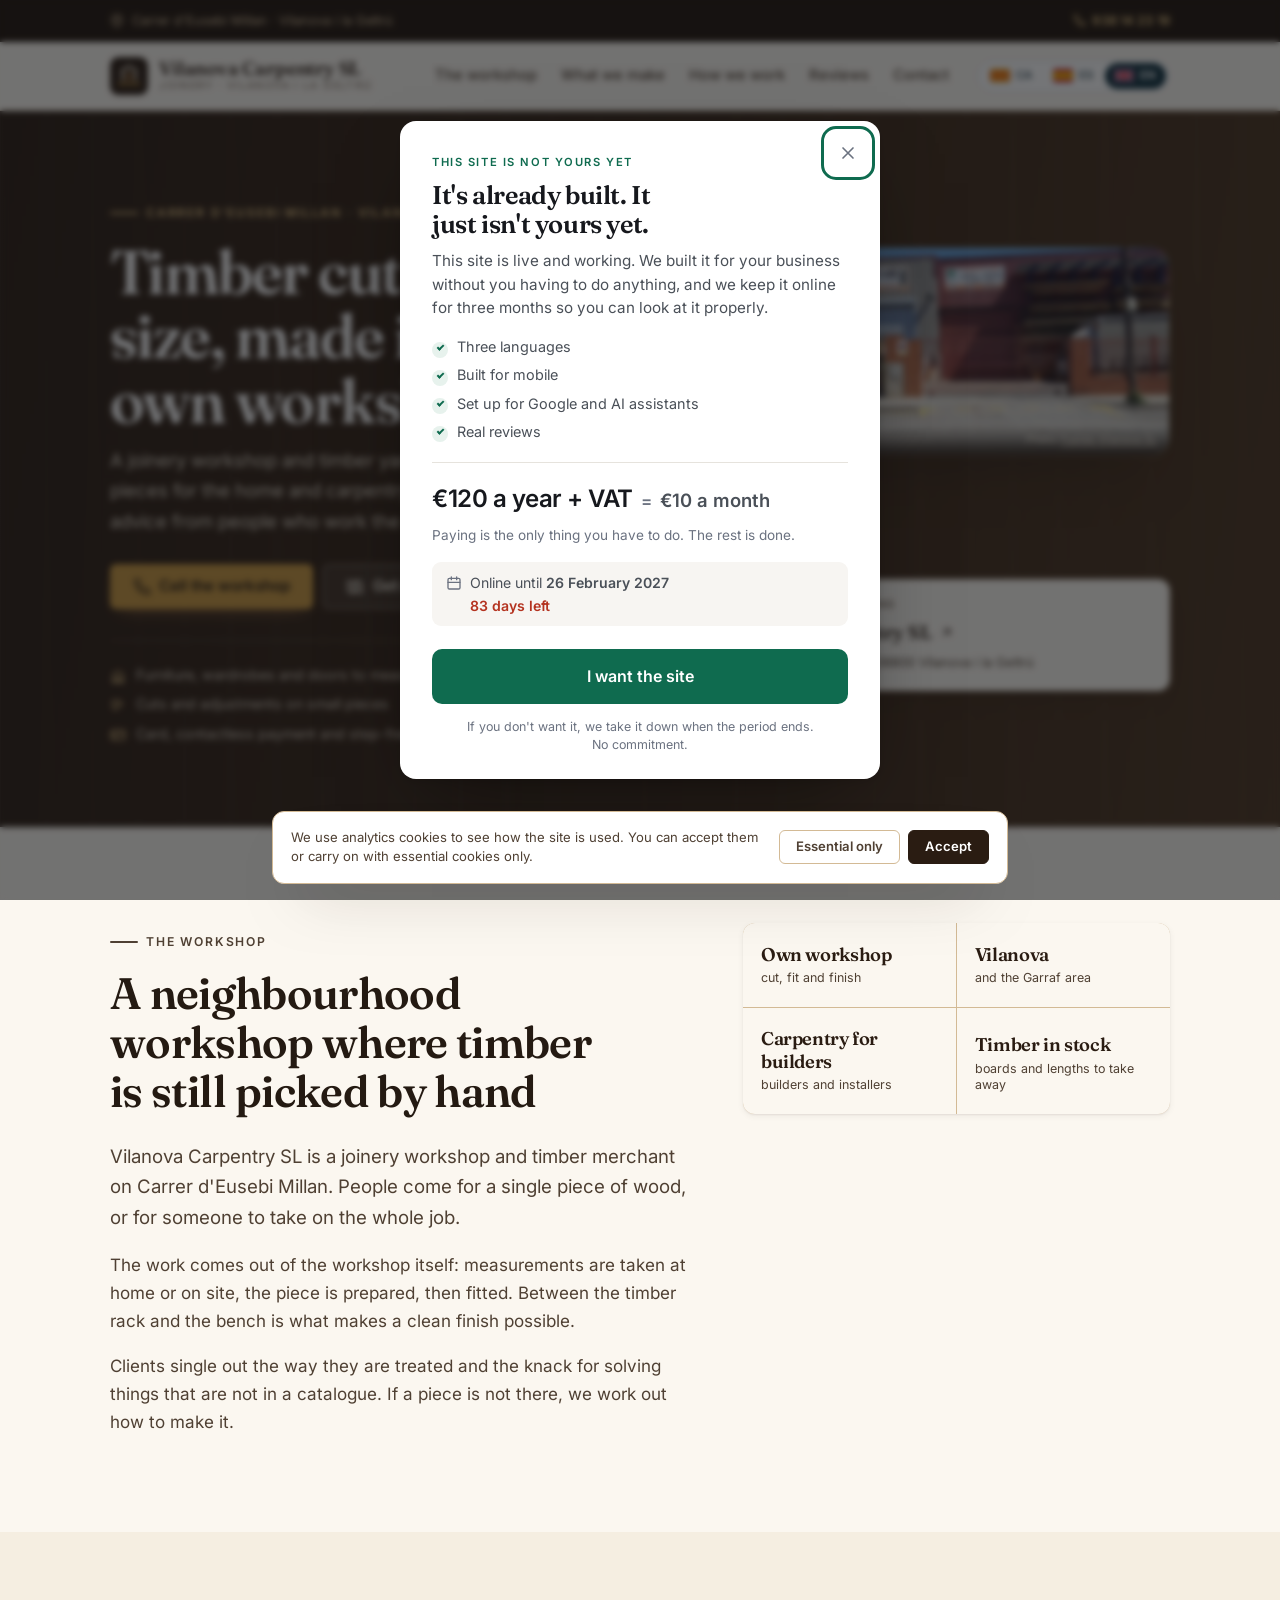
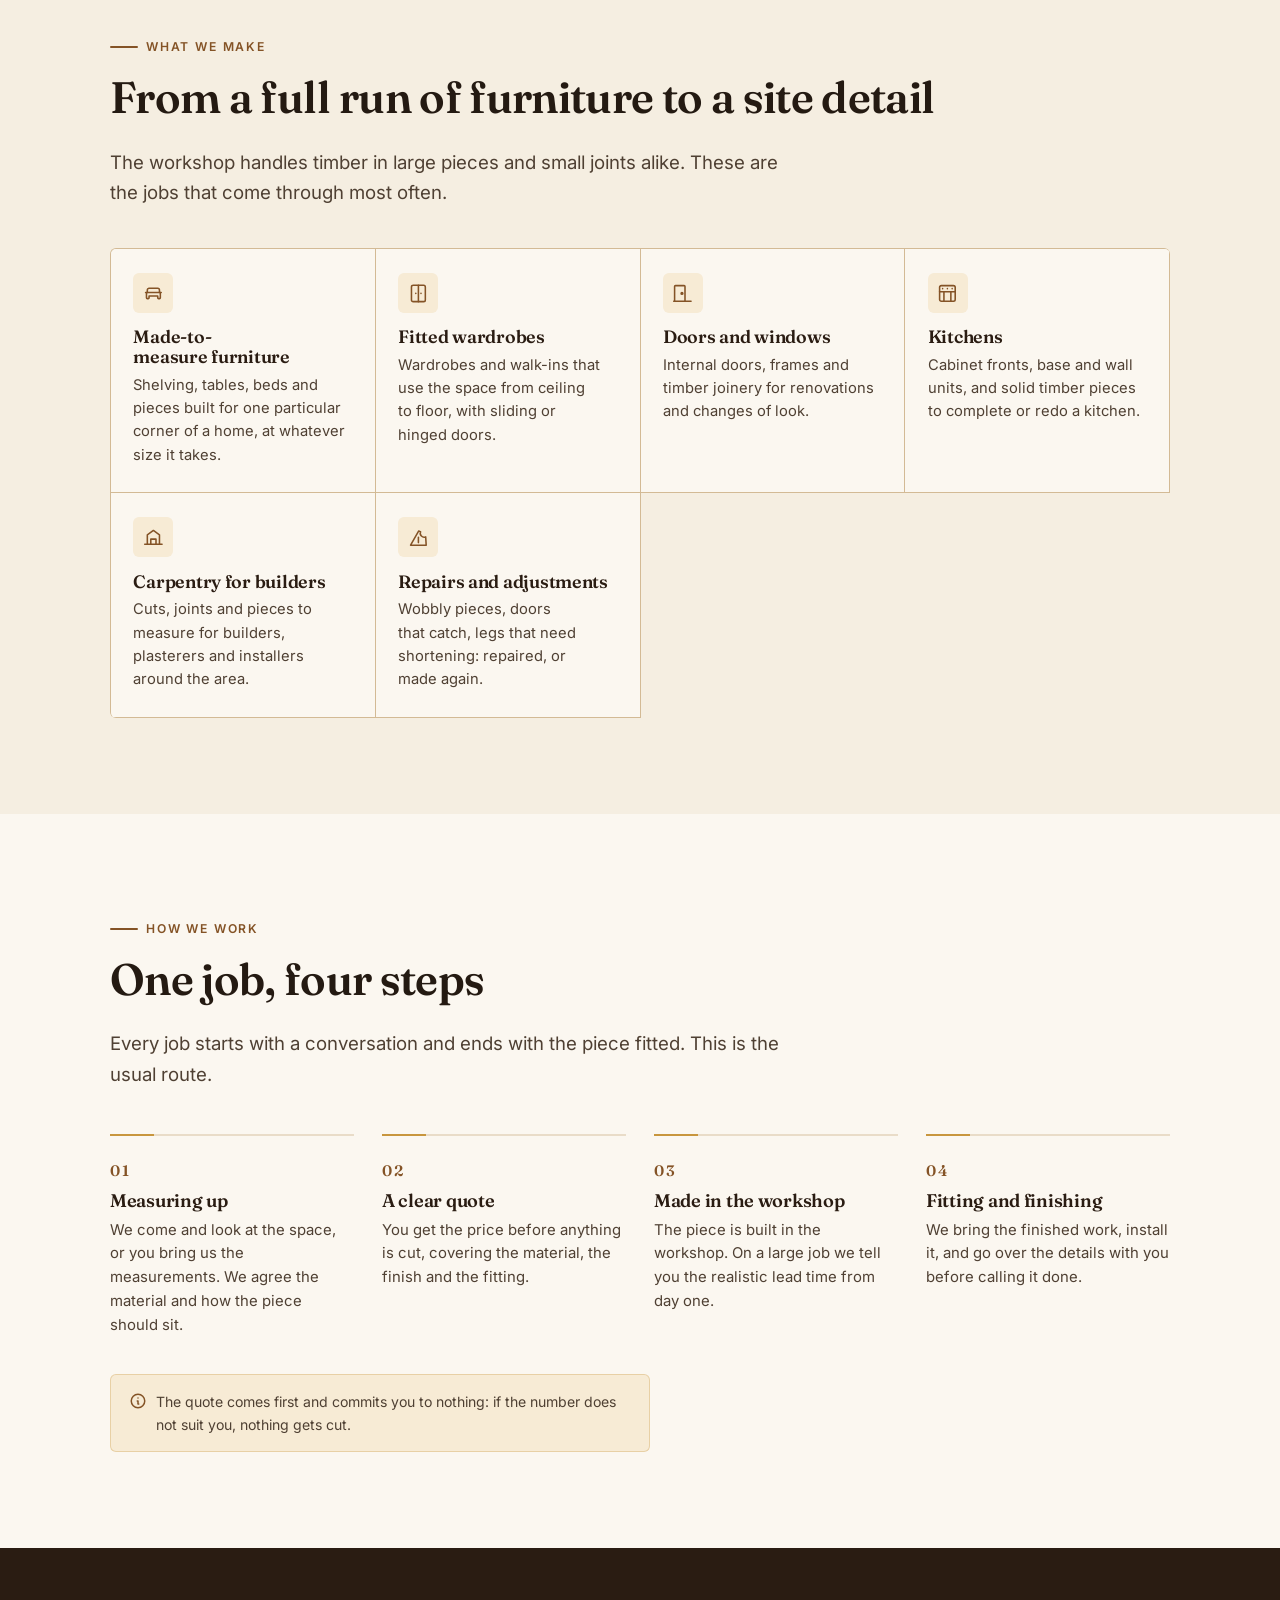
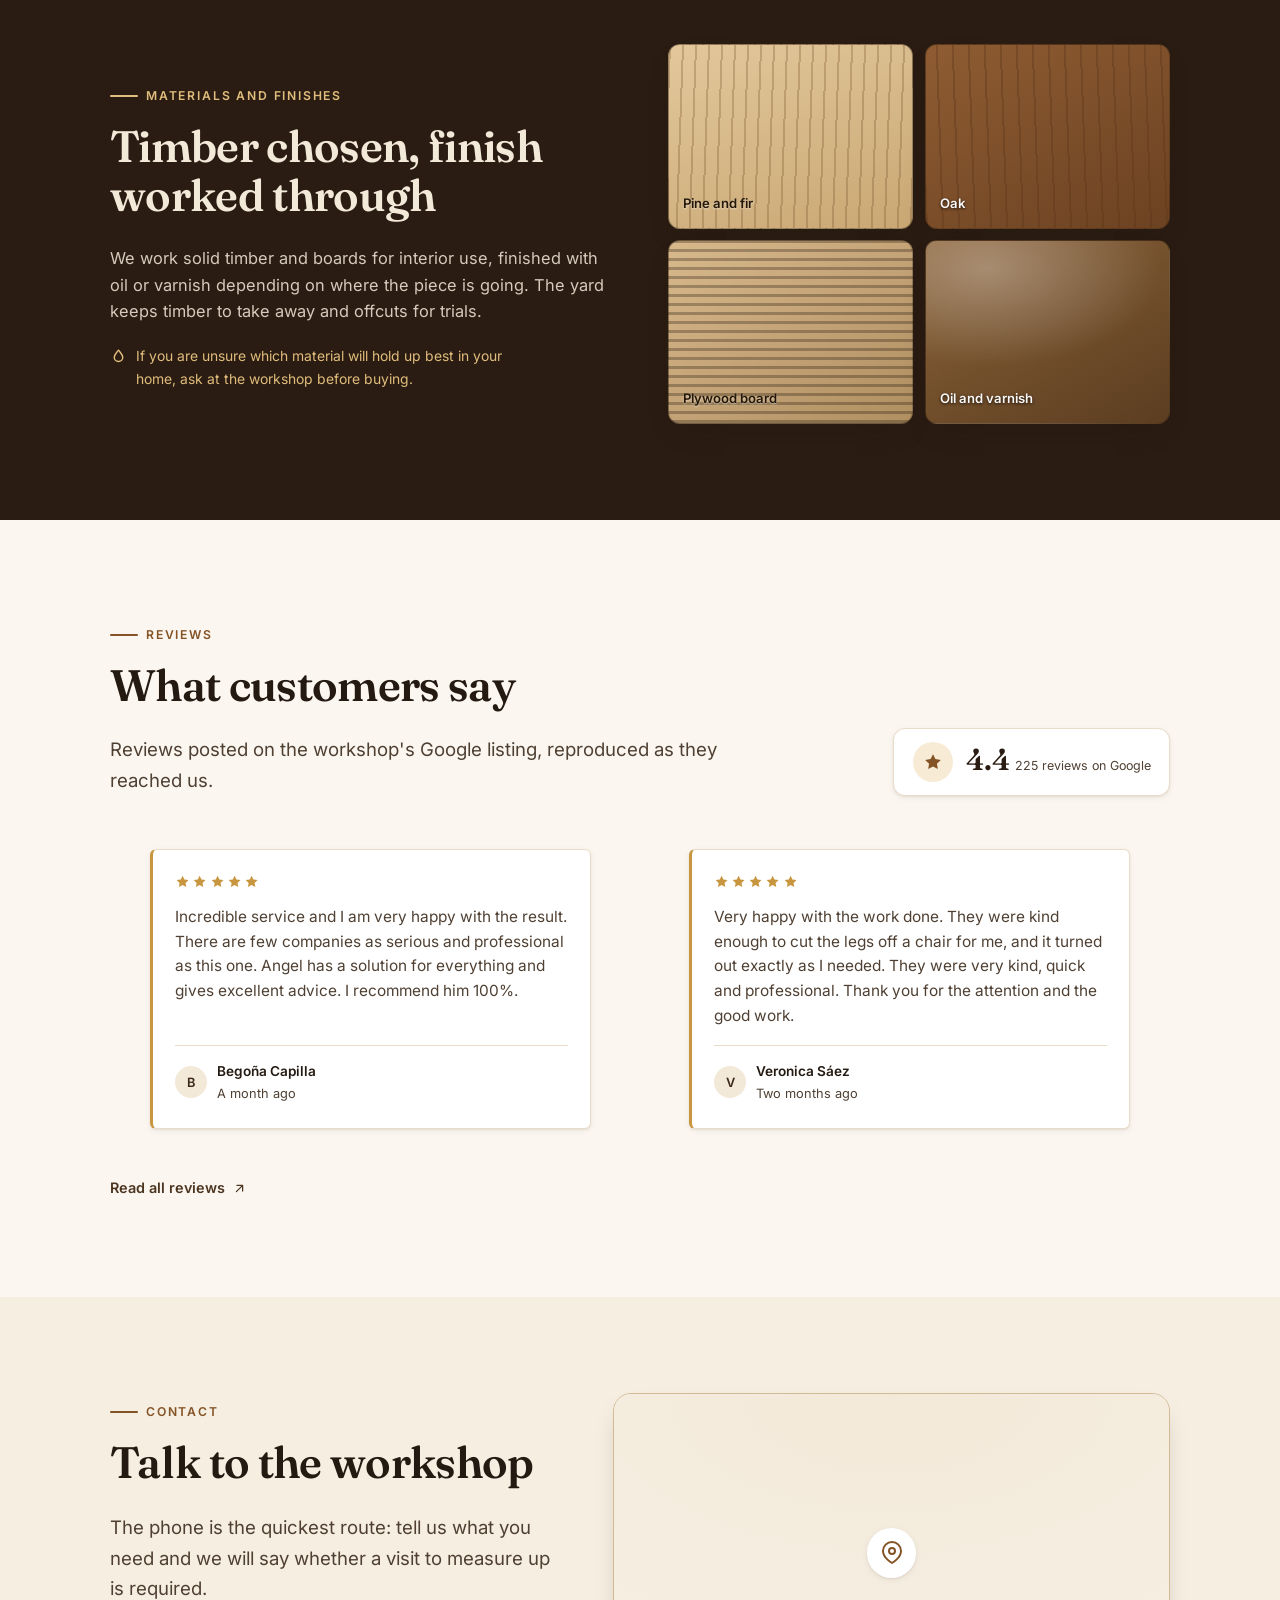
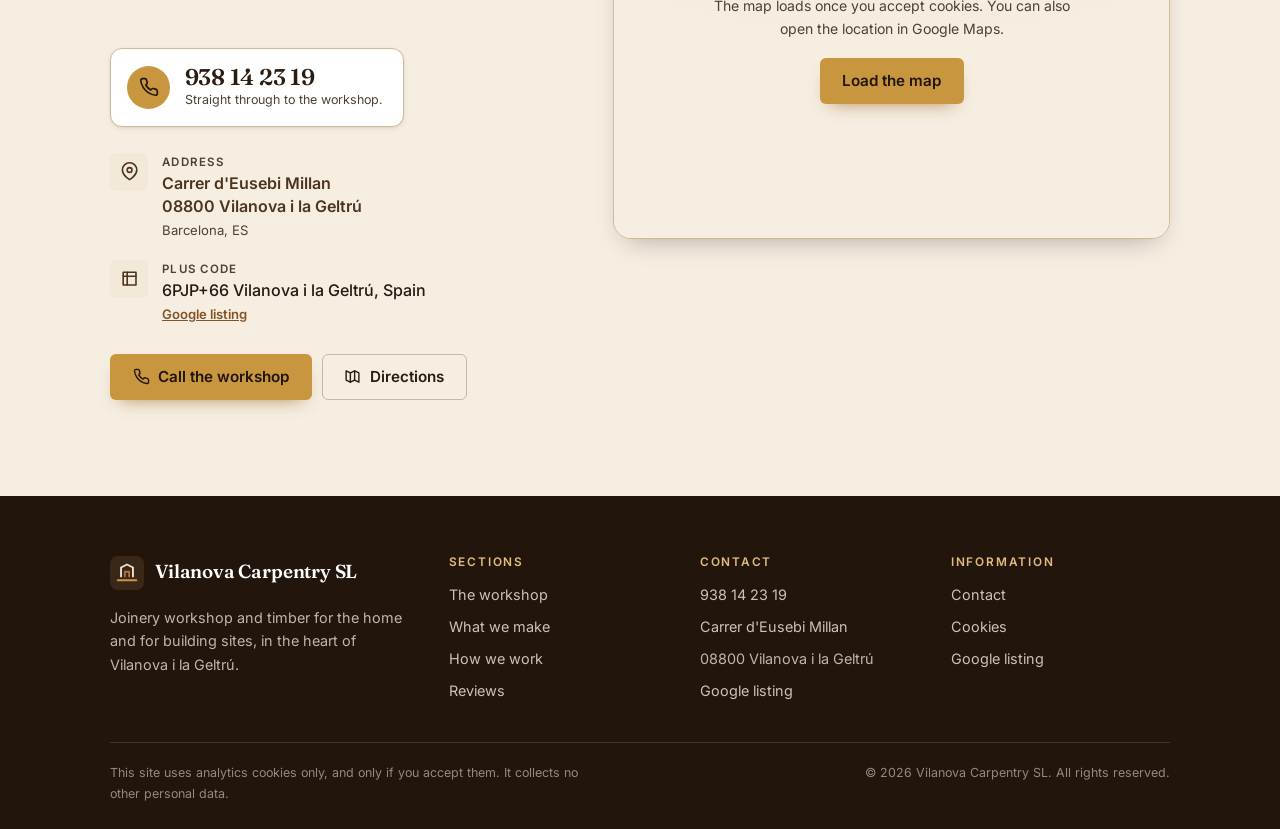
==== commit d05b90d3: "Offer panel: state the offer, take the decision Adds the branded offer dialog to every site: what th" ====
--- a/en/index.html
+++ b/en/index.html
@@ -43,6 +43,8 @@
 <link rel="stylesheet" href="../assets/css/components.css">
 <link rel="stylesheet" href="../assets/css/header-tools.css">
 <link rel="stylesheet" href="../assets/css/styles.css">
+<link rel="stylesheet" href="../assets/css/offer-panel.css">
+
 <script>
   /* Google Analytics 4 with consent mode. Goes in <head> of every generated page,
      before any other script. Nothing is fetched from Google until the visitor
@@ -588,6 +590,10 @@
 
 <script src="../assets/js/components.js" defer></script>
 <script src="../assets/js/main.js" defer></script>
+
+<script type="application/json" id="sm-offer-config">{"offerEnds":"2027-02-26","offerEndsLabel":"26 February 2027","buyUrl":"","offerEmail":"","phoneE164":"+34938142319","copy":{"kicker":"This site is not yours yet","title":"It's already built. It just isn't yours yet.","lead":"This site is live and working. We built it for your business without you having to do anything, and we keep it online for three months so you can look at it properly.","features":["Three languages","Built for mobile","Set up for Google and AI assistants","Real reviews"],"priceYear":"€120 a year + VAT","priceMonth":"€10 a month","priceNote":"Paying is the only thing you have to do. The rest is done.","until":"Online until","days":"{n} days left","cta":"I want the site","buy":"I want the site","buyPhone":"Call and claim it","contact":"Talk to us","call":"Call us","close":"Close","pill":"This site is not yours yet","foot":"If you don't want it, we take it down when the period ends. No commitment."}}</script>
+<script src="../assets/js/offer-panel.js" defer></script>
+
 <script src="../assets/js/header-tools.js" defer></script>
 </body>
 </html>
--- a/assets/css/offer-panel.css
+++ b/assets/css/offer-panel.css
@@ -0,0 +1,313 @@
+/* ==========================================================================
+   Offer panel — the conversion surface for a site that is live but unbought.
+   Repo: yourdataweb/site-components
+   Vendored into each site at assets/css/offer-panel.css and pinned by
+   src/components.lock.
+
+   Colour strategy, and why:
+   - The site's own accent stays on the site. The panel uses a single high-contrast
+     action colour for the primary CTA and nothing else, so the eye has exactly one
+     place to go. Two competing accents is the most common reason a dialog gets read
+     and not acted on.
+   - The primary CTA is the only element on the panel with a filled background. The
+     secondary is a quiet outline: it must be findable, not tempting.
+   - Urgency is carried by a warm red *only* on the deadline line, never on the CTA.
+     A red button reads as error; a red date reads as a deadline.
+
+   The panel is an overlay, never the page: it can be closed and the site content is
+   untouched underneath.
+   ========================================================================== */
+
+html.sm-offer-open,
+html.sm-offer-open body {
+  overflow: hidden;
+}
+
+/* The cookie notice is a legal surface and must stay reachable while the panel is
+   open: a visitor cannot be asked to accept or decline tracking behind a modal. It
+   is raised above the backdrop and the panel never covers its bottom edge. */
+html.sm-offer-open #cookiebar,
+html.sm-offer-open .cookiebar,
+html.sm-offer-open #cookie-banner {
+  z-index: 300;
+}
+
+.sm-offer {
+  --offer-ink: #16181d;
+  --offer-ink-soft: #4a5058;
+  --offer-muted: #6b7280;
+  --offer-paper: #ffffff;
+  --offer-line: #e6e3dd;
+  --offer-action: #0f6b4f;      /* one action colour, WCAG AA on white at 5.9:1 */
+  --offer-action-hover: #0b5440;
+  --offer-urgent: #b4321f;      /* deadline only */
+
+  position: fixed;
+  inset: 0;
+  z-index: 200;
+  display: flex;
+  align-items: center;
+  justify-content: center;
+  padding: 1rem;
+  font-family: Inter, -apple-system, BlinkMacSystemFont, "Segoe UI", Roboto, sans-serif;
+  -webkit-font-smoothing: antialiased;
+}
+
+.sm-offer__backdrop {
+  position: absolute;
+  inset: 0;
+  background: rgba(16, 18, 22, .58);
+  backdrop-filter: blur(3px);
+}
+
+.sm-offer__panel {
+  position: relative;
+  width: min(100%, 30rem);
+  max-height: calc(100vh - 2rem);
+  overflow-y: auto;
+  background: var(--offer-paper);
+  color: var(--offer-ink);
+  border-radius: 16px;
+  padding: 2rem 2rem 1.5rem;
+  box-shadow: 0 30px 80px -32px rgba(0, 0, 0, .55), 0 2px 8px rgba(0, 0, 0, .10);
+  animation: sm-offer-in .28s cubic-bezier(.22, 1, .36, 1);
+}
+
+@keyframes sm-offer-in {
+  from { opacity: 0; transform: translateY(12px) scale(.985); }
+  to   { opacity: 1; transform: none; }
+}
+@media (prefers-reduced-motion: reduce) {
+  .sm-offer__panel { animation: none; }
+}
+
+/* Close: top-right, 44px hit area, muted but not hidden. */
+.sm-offer__close {
+  position: absolute;
+  top: .6rem;
+  right: .6rem;
+  width: 44px;
+  height: 44px;
+  display: inline-flex;
+  align-items: center;
+  justify-content: center;
+  border: 0;
+  border-radius: 10px;
+  background: transparent;
+  color: var(--offer-muted);
+  cursor: pointer;
+}
+.sm-offer__close:hover { background: #f3f1ed; color: var(--offer-ink); }
+.sm-offer__close:focus-visible { outline: 3px solid var(--offer-action); outline-offset: 2px; }
+
+.sm-offer__kicker {
+  margin: 0 0 .55rem;
+  font-size: .7rem;
+  font-weight: 700;
+  letter-spacing: .14em;
+  text-transform: uppercase;
+  color: var(--offer-action);
+}
+
+.sm-offer__title {
+  margin: 0 0 .6rem;
+  font-family: Fraunces, Georgia, serif;
+  font-size: 1.6rem;
+  line-height: 1.15;
+  letter-spacing: -.015em;
+  color: var(--offer-ink);
+  padding-right: 2rem;
+}
+
+.sm-offer__lead {
+  margin: 0 0 1.1rem;
+  font-size: .95rem;
+  line-height: 1.55;
+  color: var(--offer-ink-soft);
+}
+
+/* Feature list: scannable, checkmarks, no icons fighting for attention. */
+.sm-offer__features {
+  margin: 0 0 1.25rem;
+  padding: 0;
+  list-style: none;
+  display: grid;
+  gap: .45rem;
+}
+.sm-offer__feature {
+  position: relative;
+  padding-left: 1.55rem;
+  font-size: .9rem;
+  line-height: 1.45;
+  color: var(--offer-ink-soft);
+}
+.sm-offer__feature::before {
+  content: "";
+  position: absolute;
+  left: 0;
+  top: .28rem;
+  width: 1rem;
+  height: 1rem;
+  border-radius: 50%;
+  background: #e7f2ed;
+}
+.sm-offer__feature::after {
+  content: "";
+  position: absolute;
+  left: .29rem;
+  top: .47rem;
+  width: .42rem;
+  height: .24rem;
+  border-left: 2px solid var(--offer-action);
+  border-bottom: 2px solid var(--offer-action);
+  transform: rotate(-45deg);
+}
+
+/* Price: the yearly figure and its monthly equivalent bound by an equals sign, so
+   they cannot be read as two separate charges. */
+.sm-offer__price {
+  display: flex;
+  align-items: baseline;
+  flex-wrap: wrap;
+  gap: .5rem;
+  padding: 1rem 0 .2rem;
+  border-top: 1px solid var(--offer-line);
+}
+.sm-offer__price-year {
+  font-size: 1.5rem;
+  font-weight: 700;
+  letter-spacing: -.02em;
+  color: var(--offer-ink);
+}
+.sm-offer__price-eq {
+  font-size: 1.05rem;
+  font-weight: 700;
+  color: var(--offer-muted);
+}
+.sm-offer__price-month {
+  font-size: 1.15rem;
+  font-weight: 600;
+  color: var(--offer-ink-soft);
+}
+.sm-offer__price-note {
+  margin: .1rem 0 0;
+  font-size: .85rem;
+  color: var(--offer-muted);
+}
+
+/* Deadline: warm red, the only place colour is allowed to alarm. */
+.sm-offer__meta {
+  display: flex;
+  align-items: flex-start;
+  gap: .5rem;
+  margin: 1rem 0 0;
+  padding: .7rem .85rem;
+  background: #f7f5f2;
+  border-radius: 9px;
+  font-size: .88rem;
+  line-height: 1.4;
+  color: var(--offer-ink-soft);
+}
+.sm-offer__meta svg { flex: none; margin-top: .1rem; color: var(--offer-muted); }
+.sm-offer__meta.is-urgent { background: #fdf1ee; color: #6d2318; }
+.sm-offer__meta.is-urgent svg { color: var(--offer-urgent); }
+.sm-offer__meta strong { color: inherit; }
+.sm-offer__days { display: block; font-weight: 600; color: var(--offer-urgent); margin-top: .15rem; }
+
+/* Actions: one filled, one outline. */
+.sm-offer__actions {
+  display: grid;
+  gap: .6rem;
+  margin-top: 1.4rem;
+}
+.sm-offer__cta {
+  display: inline-flex;
+  align-items: center;
+  justify-content: center;
+  min-height: 52px;
+  padding: .9rem 1.25rem;
+  border-radius: 10px;
+  background: var(--offer-action);
+  color: #fff;
+  font-size: 1rem;
+  font-weight: 700;
+  text-decoration: none;
+  transition: background-color .15s ease;
+}
+.sm-offer__cta:hover { background: var(--offer-action-hover); }
+.sm-offer__cta:focus-visible { outline: 3px solid var(--offer-action); outline-offset: 3px; }
+
+.sm-offer__secondary {
+  display: inline-flex;
+  align-items: center;
+  justify-content: center;
+  min-height: 46px;
+  padding: .7rem 1.25rem;
+  border: 1px solid var(--offer-line);
+  border-radius: 10px;
+  color: var(--offer-ink);
+  font-size: .93rem;
+  font-weight: 600;
+  text-decoration: none;
+}
+.sm-offer__secondary:hover { background: #f7f5f2; }
+.sm-offer__secondary:focus-visible { outline: 3px solid var(--offer-action); outline-offset: 3px; }
+
+.sm-offer__foot {
+  margin: .9rem 0 0;
+  font-size: .78rem;
+  line-height: 1.45;
+  color: var(--offer-muted);
+  text-align: center;
+}
+
+/* ---------------------------------------------------------------- mobile
+   Full-height sheet on a phone: the desktop dialog wastes the space it has and
+   pushes the CTA below the fold once the feature list wraps. */
+@media (max-width: 560px) {
+  .sm-offer { padding: 0; align-items: flex-end; }
+  .sm-offer__panel {
+    width: 100%;
+    max-height: 92vh;
+    border-radius: 18px 18px 0 0;
+    padding: 1.6rem 1.25rem 1.25rem;
+    animation: sm-offer-up .3s cubic-bezier(.22, 1, .36, 1);
+  }
+  @keyframes sm-offer-up {
+    from { opacity: 0; transform: translateY(24px); }
+    to   { opacity: 1; transform: none; }
+  }
+  .sm-offer__title { font-size: 1.35rem; }
+  .sm-offer__price-year { font-size: 1.3rem; }
+}
+
+/* ---------------------------------------------------------------- pill
+   After closing: small, low-contrast, bottom-left, out of the thumb's path. */
+/* `body >` is deliberate: a site stylesheet can define a generic `.sm-offer-pill`
+   or reset `position` on buttons, and the last-loaded rule wins. Anchoring the
+   selector keeps the pill fixed to the viewport instead of landing in normal flow
+   at the bottom of the document, where it is unclickable. */
+body > .sm-offer-pill {
+  position: fixed !important;
+  left: 1rem;
+  bottom: 1rem;
+  z-index: 190;
+  display: inline-flex;
+  align-items: center;
+  gap: .45rem;
+  max-width: calc(100vw - 2rem);
+  padding: .6rem .9rem;
+  border: 1px solid #ddd8cf;
+  border-radius: 999px;
+  background: rgba(255, 255, 255, .96);
+  color: #16181d;
+  font-family: Inter, -apple-system, BlinkMacSystemFont, "Segoe UI", Roboto, sans-serif;
+  font-size: .82rem;
+  font-weight: 600;
+  line-height: 1.2;
+  cursor: pointer;
+  box-shadow: 0 6px 20px -10px rgba(0, 0, 0, .35);
+}
+.sm-offer-pill:hover { background: #fff; }
+.sm-offer-pill:focus-visible { outline: 3px solid #0f6b4f; outline-offset: 2px; }
+.sm-offer-pill svg { flex: none; color: #0f6b4f; }
